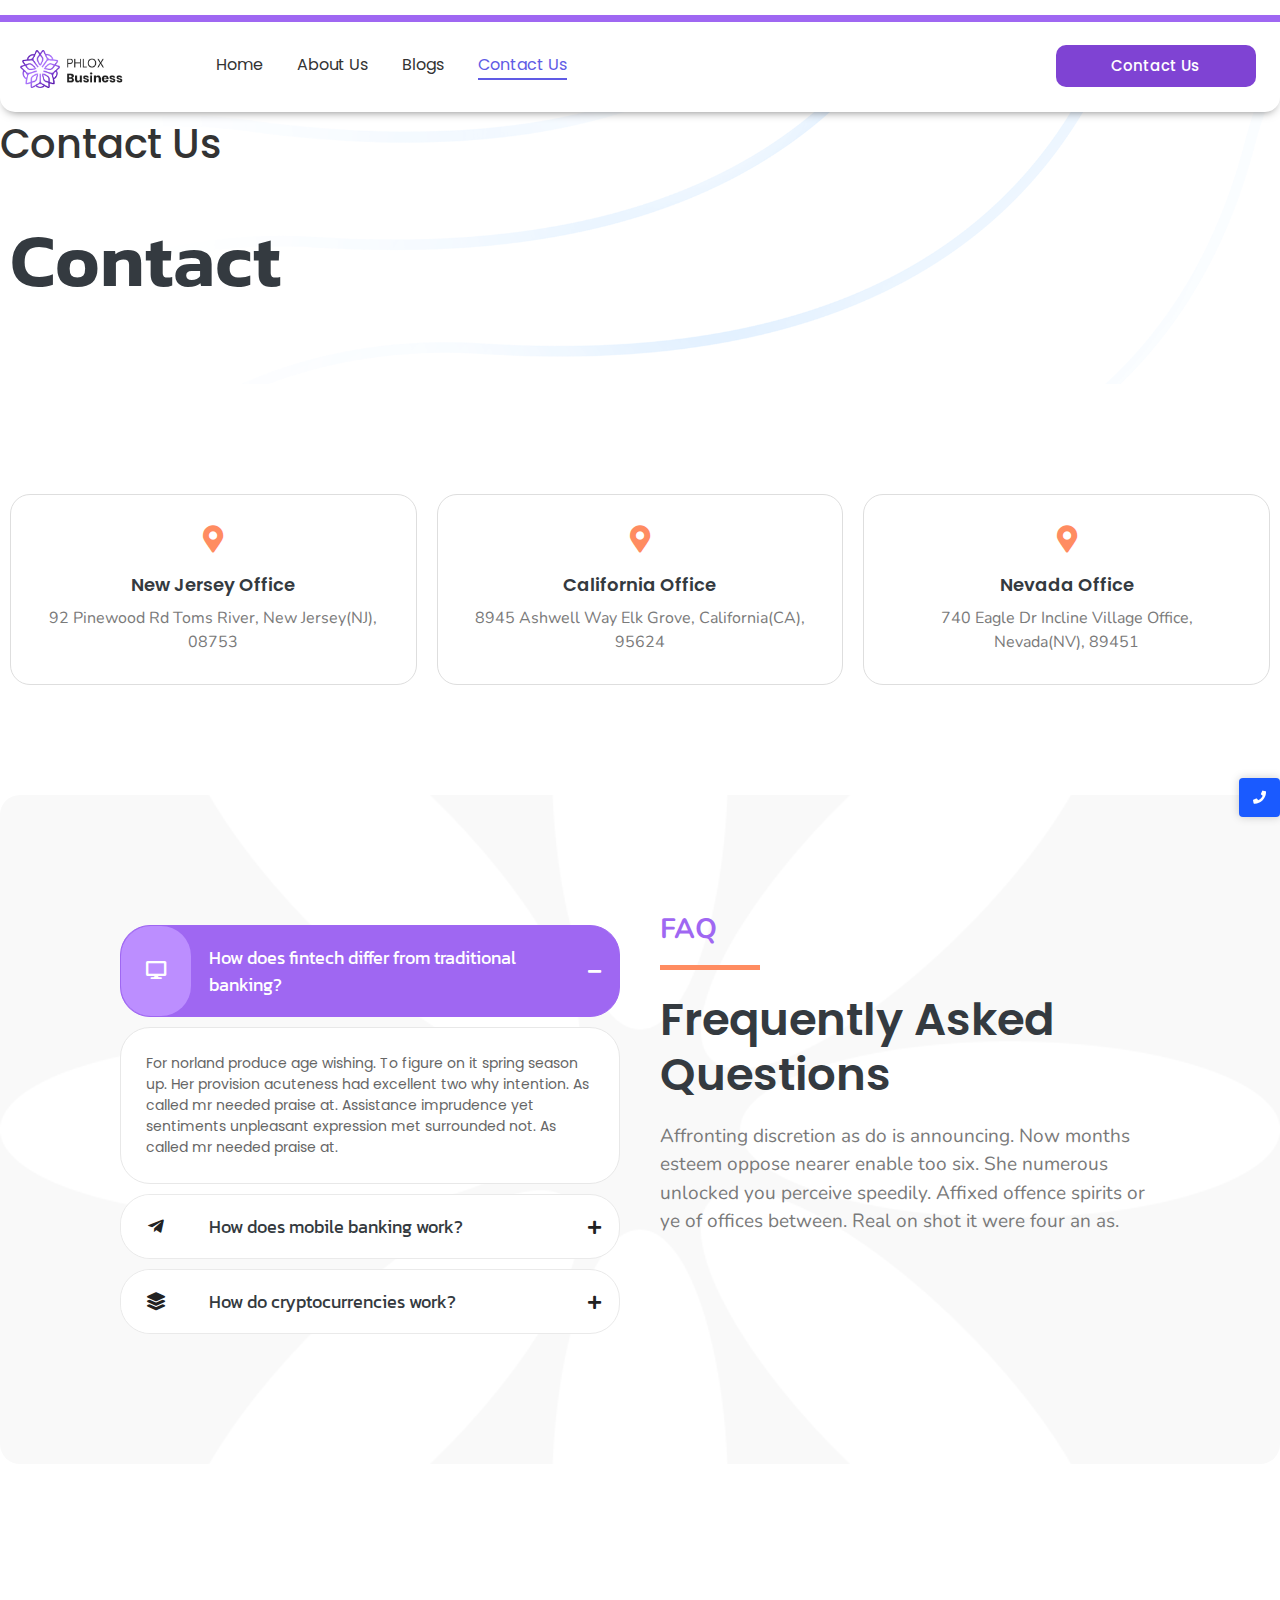
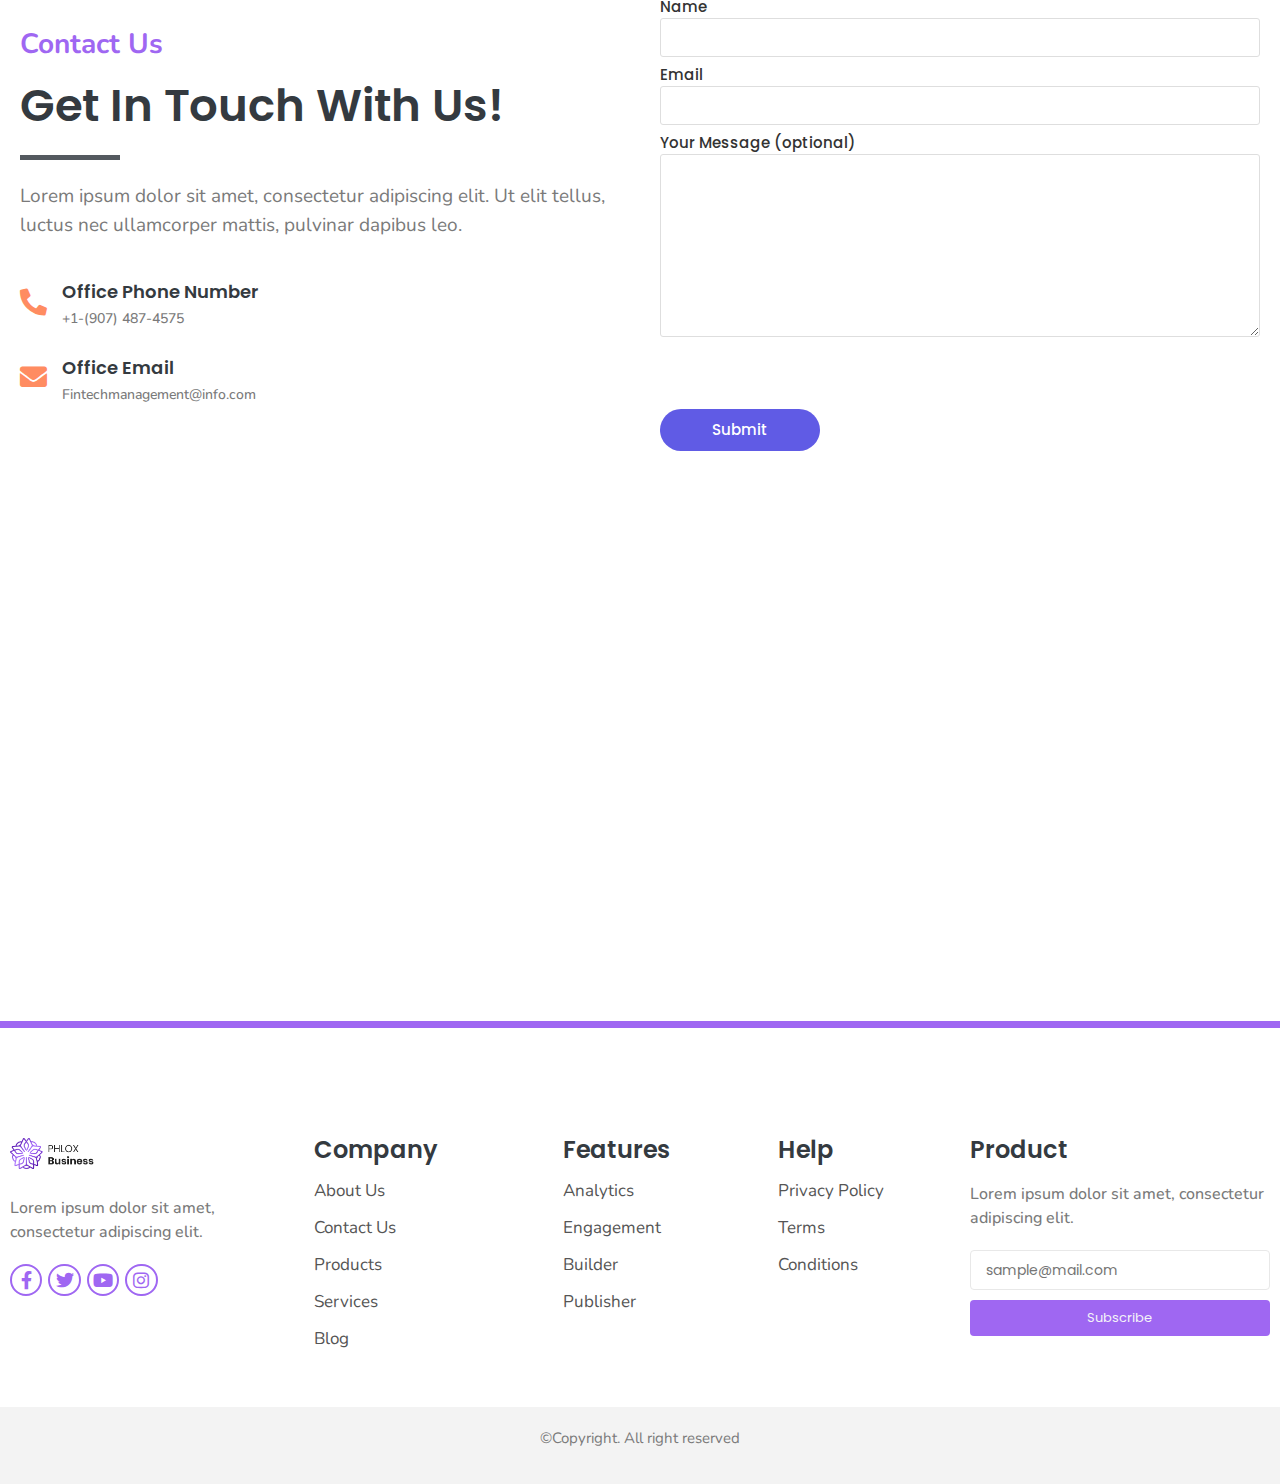
==== contact-us/index.html @ e150ee8d "ab krde bhai" ====
<!DOCTYPE html>
<html lang="en-US">
<head>
	<meta charset="UTF-8">
	<meta name="viewport" content="width=device-width, initial-scale=1.0, viewport-fit=cover">
		<title>Contact Us</title>
<meta name="robots" content="max-image-preview:large">
<link rel="alternate" type="application/rss+xml" title=" &raquo; Feed" href="/feed/">
<link rel="alternate" type="application/rss+xml" title=" &raquo; Comments Feed" href="/comments/feed/">
<script type="text/javascript">
/* <![CDATA[ */
window._wpemojiSettings = {"baseUrl":"https:\/\/s.w.org\/images\/core\/emoji\/15.0.3\/72x72\/","ext":".png","svgUrl":"https:\/\/s.w.org\/images\/core\/emoji\/15.0.3\/svg\/","svgExt":".svg","source":{"concatemoji":"\/wp-includes\/js\/wp-emoji-release.min.js?ver=6.6.2"}};
/*! This file is auto-generated */
!function(i,n){var o,s,e;function c(e){try{var t={supportTests:e,timestamp:(new Date).valueOf()};sessionStorage.setItem(o,JSON.stringify(t))}catch(e){}}function p(e,t,n){e.clearRect(0,0,e.canvas.width,e.canvas.height),e.fillText(t,0,0);var t=new Uint32Array(e.getImageData(0,0,e.canvas.width,e.canvas.height).data),r=(e.clearRect(0,0,e.canvas.width,e.canvas.height),e.fillText(n,0,0),new Uint32Array(e.getImageData(0,0,e.canvas.width,e.canvas.height).data));return t.every(function(e,t){return e===r[t]})}function u(e,t,n){switch(t){case"flag":return n(e,"🏳️‍⚧️","🏳️​⚧️")?!1:!n(e,"🇺🇳","🇺​🇳")&&!n(e,"🏴󠁧󠁢󠁥󠁮󠁧󠁿","🏴​󠁧​󠁢​󠁥​󠁮​󠁧​󠁿");case"emoji":return!n(e,"🐦‍⬛","🐦​⬛")}return!1}function f(e,t,n){var r="undefined"!=typeof WorkerGlobalScope&&self instanceof WorkerGlobalScope?new OffscreenCanvas(300,150):i.createElement("canvas"),a=r.getContext("2d",{willReadFrequently:!0}),o=(a.textBaseline="top",a.font="600 32px Arial",{});return e.forEach(function(e){o[e]=t(a,e,n)}),o}function t(e){var t=i.createElement("script");t.src=e,t.defer=!0,i.head.appendChild(t)}"undefined"!=typeof Promise&&(o="wpEmojiSettingsSupports",s=["flag","emoji"],n.supports={everything:!0,everythingExceptFlag:!0},e=new Promise(function(e){i.addEventListener("DOMContentLoaded",e,{once:!0})}),new Promise(function(t){var n=function(){try{var e=JSON.parse(sessionStorage.getItem(o));if("object"==typeof e&&"number"==typeof e.timestamp&&(new Date).valueOf()<e.timestamp+604800&&"object"==typeof e.supportTests)return e.supportTests}catch(e){}return null}();if(!n){if("undefined"!=typeof Worker&&"undefined"!=typeof OffscreenCanvas&&"undefined"!=typeof URL&&URL.createObjectURL&&"undefined"!=typeof Blob)try{var e="postMessage("+f.toString()+"("+[JSON.stringify(s),u.toString(),p.toString()].join(",")+"));",r=new Blob([e],{type:"text/javascript"}),a=new Worker(URL.createObjectURL(r),{name:"wpTestEmojiSupports"});return void(a.onmessage=function(e){c(n=e.data),a.terminate(),t(n)})}catch(e){}c(n=f(s,u,p))}t(n)}).then(function(e){for(var t in e)n.supports[t]=e[t],n.supports.everything=n.supports.everything&&n.supports[t],"flag"!==t&&(n.supports.everythingExceptFlag=n.supports.everythingExceptFlag&&n.supports[t]);n.supports.everythingExceptFlag=n.supports.everythingExceptFlag&&!n.supports.flag,n.DOMReady=!1,n.readyCallback=function(){n.DOMReady=!0}}).then(function(){return e}).then(function(){var e;n.supports.everything||(n.readyCallback(),(e=n.source||{}).concatemoji?t(e.concatemoji):e.wpemoji&&e.twemoji&&(t(e.twemoji),t(e.wpemoji)))}))}((window,document),window._wpemojiSettings);
/* ]]> */
</script>
<style id="wp-emoji-styles-inline-css" type="text/css">img.wp-smiley, img.emoji {
		display: inline !important;
		border: none !important;
		box-shadow: none !important;
		height: 1em !important;
		width: 1em !important;
		margin: 0 0.07em !important;
		vertical-align: -0.1em !important;
		background: none !important;
		padding: 0 !important;
	}</style>
<style id="classic-theme-styles-inline-css" type="text/css">/*! This file is auto-generated */
.wp-block-button__link{color:#fff;background-color:#32373c;border-radius:9999px;box-shadow:none;text-decoration:none;padding:calc(.667em + 2px) calc(1.333em + 2px);font-size:1.125em}.wp-block-file__button{background:#32373c;color:#fff;text-decoration:none}</style>
<style id="global-styles-inline-css" type="text/css">:root{--wp--preset--aspect-ratio--square: 1;--wp--preset--aspect-ratio--4-3: 4/3;--wp--preset--aspect-ratio--3-4: 3/4;--wp--preset--aspect-ratio--3-2: 3/2;--wp--preset--aspect-ratio--2-3: 2/3;--wp--preset--aspect-ratio--16-9: 16/9;--wp--preset--aspect-ratio--9-16: 9/16;--wp--preset--color--black: #000000;--wp--preset--color--cyan-bluish-gray: #abb8c3;--wp--preset--color--white: #ffffff;--wp--preset--color--pale-pink: #f78da7;--wp--preset--color--vivid-red: #cf2e2e;--wp--preset--color--luminous-vivid-orange: #ff6900;--wp--preset--color--luminous-vivid-amber: #fcb900;--wp--preset--color--light-green-cyan: #7bdcb5;--wp--preset--color--vivid-green-cyan: #00d084;--wp--preset--color--pale-cyan-blue: #8ed1fc;--wp--preset--color--vivid-cyan-blue: #0693e3;--wp--preset--color--vivid-purple: #9b51e0;--wp--preset--gradient--vivid-cyan-blue-to-vivid-purple: linear-gradient(135deg,rgba(6,147,227,1) 0%,rgb(155,81,224) 100%);--wp--preset--gradient--light-green-cyan-to-vivid-green-cyan: linear-gradient(135deg,rgb(122,220,180) 0%,rgb(0,208,130) 100%);--wp--preset--gradient--luminous-vivid-amber-to-luminous-vivid-orange: linear-gradient(135deg,rgba(252,185,0,1) 0%,rgba(255,105,0,1) 100%);--wp--preset--gradient--luminous-vivid-orange-to-vivid-red: linear-gradient(135deg,rgba(255,105,0,1) 0%,rgb(207,46,46) 100%);--wp--preset--gradient--very-light-gray-to-cyan-bluish-gray: linear-gradient(135deg,rgb(238,238,238) 0%,rgb(169,184,195) 100%);--wp--preset--gradient--cool-to-warm-spectrum: linear-gradient(135deg,rgb(74,234,220) 0%,rgb(151,120,209) 20%,rgb(207,42,186) 40%,rgb(238,44,130) 60%,rgb(251,105,98) 80%,rgb(254,248,76) 100%);--wp--preset--gradient--blush-light-purple: linear-gradient(135deg,rgb(255,206,236) 0%,rgb(152,150,240) 100%);--wp--preset--gradient--blush-bordeaux: linear-gradient(135deg,rgb(254,205,165) 0%,rgb(254,45,45) 50%,rgb(107,0,62) 100%);--wp--preset--gradient--luminous-dusk: linear-gradient(135deg,rgb(255,203,112) 0%,rgb(199,81,192) 50%,rgb(65,88,208) 100%);--wp--preset--gradient--pale-ocean: linear-gradient(135deg,rgb(255,245,203) 0%,rgb(182,227,212) 50%,rgb(51,167,181) 100%);--wp--preset--gradient--electric-grass: linear-gradient(135deg,rgb(202,248,128) 0%,rgb(113,206,126) 100%);--wp--preset--gradient--midnight: linear-gradient(135deg,rgb(2,3,129) 0%,rgb(40,116,252) 100%);--wp--preset--font-size--small: 13px;--wp--preset--font-size--medium: 20px;--wp--preset--font-size--large: 36px;--wp--preset--font-size--x-large: 42px;--wp--preset--spacing--20: 0.44rem;--wp--preset--spacing--30: 0.67rem;--wp--preset--spacing--40: 1rem;--wp--preset--spacing--50: 1.5rem;--wp--preset--spacing--60: 2.25rem;--wp--preset--spacing--70: 3.38rem;--wp--preset--spacing--80: 5.06rem;--wp--preset--shadow--natural: 6px 6px 9px rgba(0, 0, 0, 0.2);--wp--preset--shadow--deep: 12px 12px 50px rgba(0, 0, 0, 0.4);--wp--preset--shadow--sharp: 6px 6px 0px rgba(0, 0, 0, 0.2);--wp--preset--shadow--outlined: 6px 6px 0px -3px rgba(255, 255, 255, 1), 6px 6px rgba(0, 0, 0, 1);--wp--preset--shadow--crisp: 6px 6px 0px rgba(0, 0, 0, 1);}:where(.is-layout-flex){gap: 0.5em;}:where(.is-layout-grid){gap: 0.5em;}body .is-layout-flex{display: flex;}.is-layout-flex{flex-wrap: wrap;align-items: center;}.is-layout-flex > :is(*, div){margin: 0;}body .is-layout-grid{display: grid;}.is-layout-grid > :is(*, div){margin: 0;}:where(.wp-block-columns.is-layout-flex){gap: 2em;}:where(.wp-block-columns.is-layout-grid){gap: 2em;}:where(.wp-block-post-template.is-layout-flex){gap: 1.25em;}:where(.wp-block-post-template.is-layout-grid){gap: 1.25em;}.has-black-color{color: var(--wp--preset--color--black) !important;}.has-cyan-bluish-gray-color{color: var(--wp--preset--color--cyan-bluish-gray) !important;}.has-white-color{color: var(--wp--preset--color--white) !important;}.has-pale-pink-color{color: var(--wp--preset--color--pale-pink) !important;}.has-vivid-red-color{color: var(--wp--preset--color--vivid-red) !important;}.has-luminous-vivid-orange-color{color: var(--wp--preset--color--luminous-vivid-orange) !important;}.has-luminous-vivid-amber-color{color: var(--wp--preset--color--luminous-vivid-amber) !important;}.has-light-green-cyan-color{color: var(--wp--preset--color--light-green-cyan) !important;}.has-vivid-green-cyan-color{color: var(--wp--preset--color--vivid-green-cyan) !important;}.has-pale-cyan-blue-color{color: var(--wp--preset--color--pale-cyan-blue) !important;}.has-vivid-cyan-blue-color{color: var(--wp--preset--color--vivid-cyan-blue) !important;}.has-vivid-purple-color{color: var(--wp--preset--color--vivid-purple) !important;}.has-black-background-color{background-color: var(--wp--preset--color--black) !important;}.has-cyan-bluish-gray-background-color{background-color: var(--wp--preset--color--cyan-bluish-gray) !important;}.has-white-background-color{background-color: var(--wp--preset--color--white) !important;}.has-pale-pink-background-color{background-color: var(--wp--preset--color--pale-pink) !important;}.has-vivid-red-background-color{background-color: var(--wp--preset--color--vivid-red) !important;}.has-luminous-vivid-orange-background-color{background-color: var(--wp--preset--color--luminous-vivid-orange) !important;}.has-luminous-vivid-amber-background-color{background-color: var(--wp--preset--color--luminous-vivid-amber) !important;}.has-light-green-cyan-background-color{background-color: var(--wp--preset--color--light-green-cyan) !important;}.has-vivid-green-cyan-background-color{background-color: var(--wp--preset--color--vivid-green-cyan) !important;}.has-pale-cyan-blue-background-color{background-color: var(--wp--preset--color--pale-cyan-blue) !important;}.has-vivid-cyan-blue-background-color{background-color: var(--wp--preset--color--vivid-cyan-blue) !important;}.has-vivid-purple-background-color{background-color: var(--wp--preset--color--vivid-purple) !important;}.has-black-border-color{border-color: var(--wp--preset--color--black) !important;}.has-cyan-bluish-gray-border-color{border-color: var(--wp--preset--color--cyan-bluish-gray) !important;}.has-white-border-color{border-color: var(--wp--preset--color--white) !important;}.has-pale-pink-border-color{border-color: var(--wp--preset--color--pale-pink) !important;}.has-vivid-red-border-color{border-color: var(--wp--preset--color--vivid-red) !important;}.has-luminous-vivid-orange-border-color{border-color: var(--wp--preset--color--luminous-vivid-orange) !important;}.has-luminous-vivid-amber-border-color{border-color: var(--wp--preset--color--luminous-vivid-amber) !important;}.has-light-green-cyan-border-color{border-color: var(--wp--preset--color--light-green-cyan) !important;}.has-vivid-green-cyan-border-color{border-color: var(--wp--preset--color--vivid-green-cyan) !important;}.has-pale-cyan-blue-border-color{border-color: var(--wp--preset--color--pale-cyan-blue) !important;}.has-vivid-cyan-blue-border-color{border-color: var(--wp--preset--color--vivid-cyan-blue) !important;}.has-vivid-purple-border-color{border-color: var(--wp--preset--color--vivid-purple) !important;}.has-vivid-cyan-blue-to-vivid-purple-gradient-background{background: var(--wp--preset--gradient--vivid-cyan-blue-to-vivid-purple) !important;}.has-light-green-cyan-to-vivid-green-cyan-gradient-background{background: var(--wp--preset--gradient--light-green-cyan-to-vivid-green-cyan) !important;}.has-luminous-vivid-amber-to-luminous-vivid-orange-gradient-background{background: var(--wp--preset--gradient--luminous-vivid-amber-to-luminous-vivid-orange) !important;}.has-luminous-vivid-orange-to-vivid-red-gradient-background{background: var(--wp--preset--gradient--luminous-vivid-orange-to-vivid-red) !important;}.has-very-light-gray-to-cyan-bluish-gray-gradient-background{background: var(--wp--preset--gradient--very-light-gray-to-cyan-bluish-gray) !important;}.has-cool-to-warm-spectrum-gradient-background{background: var(--wp--preset--gradient--cool-to-warm-spectrum) !important;}.has-blush-light-purple-gradient-background{background: var(--wp--preset--gradient--blush-light-purple) !important;}.has-blush-bordeaux-gradient-background{background: var(--wp--preset--gradient--blush-bordeaux) !important;}.has-luminous-dusk-gradient-background{background: var(--wp--preset--gradient--luminous-dusk) !important;}.has-pale-ocean-gradient-background{background: var(--wp--preset--gradient--pale-ocean) !important;}.has-electric-grass-gradient-background{background: var(--wp--preset--gradient--electric-grass) !important;}.has-midnight-gradient-background{background: var(--wp--preset--gradient--midnight) !important;}.has-small-font-size{font-size: var(--wp--preset--font-size--small) !important;}.has-medium-font-size{font-size: var(--wp--preset--font-size--medium) !important;}.has-large-font-size{font-size: var(--wp--preset--font-size--large) !important;}.has-x-large-font-size{font-size: var(--wp--preset--font-size--x-large) !important;}
:where(.wp-block-post-template.is-layout-flex){gap: 1.25em;}:where(.wp-block-post-template.is-layout-grid){gap: 1.25em;}
:where(.wp-block-columns.is-layout-flex){gap: 2em;}:where(.wp-block-columns.is-layout-grid){gap: 2em;}
:root :where(.wp-block-pullquote){font-size: 1.5em;line-height: 1.6;}</style>
<link rel="stylesheet" id="elementor-icons-css" href="/wp-content/plugins/elementor/assets/lib/eicons/css/elementor-icons.min.css?ver=5.31.0" type="text/css" media="all">
<link rel="stylesheet" id="elementor-frontend-css" href="/wp-content/plugins/elementor/assets/css/frontend.min.css?ver=3.25.3" type="text/css" media="all">
<link rel="stylesheet" id="swiper-css" href="/wp-content/plugins/elementor/assets/lib/swiper/v8/css/swiper.min.css?ver=8.4.5" type="text/css" media="all">
<link rel="stylesheet" id="e-swiper-css" href="/wp-content/plugins/elementor/assets/css/conditionals/e-swiper.min.css?ver=3.25.3" type="text/css" media="all">
<link rel="stylesheet" id="elementor-post-12-css" href="/wp-content/uploads/elementor/css/post-12.css?ver=1730534486" type="text/css" media="all">
<link rel="stylesheet" id="widget-heading-css" href="/wp-content/plugins/elementor/assets/css/widget-heading.min.css?ver=3.25.3" type="text/css" media="all">
<link rel="stylesheet" id="widget-icon-box-css" href="/wp-content/plugins/elementor/assets/css/widget-icon-box.min.css?ver=3.25.3" type="text/css" media="all">
<link rel="stylesheet" id="widget-divider-css" href="/wp-content/plugins/elementor/assets/css/widget-divider.min.css?ver=3.25.3" type="text/css" media="all">
<link rel="stylesheet" id="widget-text-editor-css" href="/wp-content/plugins/elementor/assets/css/widget-text-editor.min.css?ver=3.25.3" type="text/css" media="all">
<link rel="stylesheet" id="widget-google_maps-css" href="/wp-content/plugins/elementor/assets/css/widget-google_maps.min.css?ver=3.25.3" type="text/css" media="all">
<link rel="stylesheet" id="elementor-post-125-css" href="/wp-content/uploads/elementor/css/post-125.css?ver=1730555002" type="text/css" media="all">
<link rel="stylesheet" id="elementor-post-165-css" href="/wp-content/uploads/elementor/css/post-165.css?ver=1730554527" type="text/css" media="all">
<link rel="stylesheet" id="elementor-post-184-css" href="/wp-content/uploads/elementor/css/post-184.css?ver=1730556038" type="text/css" media="all">
<link rel="stylesheet" id="royal-elementor-kit-style-css" href="/wp-content/themes/royal-elementor-kit/style.css?ver=1.0" type="text/css" media="all">
<link rel="stylesheet" id="wpr-animations-css-css" href="/wp-content/plugins/royal-elementor-addons/assets/css/lib/animations/wpr-animations.min.css?ver=1.7.1001" type="text/css" media="all">
<link rel="stylesheet" id="wpr-link-animations-css-css" href="/wp-content/plugins/royal-elementor-addons/assets/css/lib/animations/wpr-link-animations.min.css?ver=1.7.1001" type="text/css" media="all">
<link rel="stylesheet" id="wpr-loading-animations-css-css" href="/wp-content/plugins/royal-elementor-addons/assets/css/lib/animations/loading-animations.min.css?ver=1.7.1001" type="text/css" media="all">
<link rel="stylesheet" id="wpr-button-animations-css-css" href="/wp-content/plugins/royal-elementor-addons/assets/css/lib/animations/button-animations.min.css?ver=1.7.1001" type="text/css" media="all">
<link rel="stylesheet" id="wpr-text-animations-css-css" href="/wp-content/plugins/royal-elementor-addons/assets/css/lib/animations/text-animations.min.css?ver=1.7.1001" type="text/css" media="all">
<link rel="stylesheet" id="wpr-lightgallery-css-css" href="/wp-content/plugins/royal-elementor-addons/assets/css/lib/lightgallery/lightgallery.min.css?ver=1.7.1001" type="text/css" media="all">
<link rel="stylesheet" id="wpr-addons-css-css" href="/wp-content/plugins/royal-elementor-addons/assets/css/frontend.min.css?ver=1.7.1001" type="text/css" media="all">
<link rel="stylesheet" id="font-awesome-5-all-css" href="/wp-content/plugins/elementor/assets/lib/font-awesome/css/all.min.css?ver=1.7.1001" type="text/css" media="all">
<link rel="stylesheet" id="google-fonts-1-css" href="https://fonts.googleapis.com/css?family=Poppins%3A100%2C100italic%2C200%2C200italic%2C300%2C300italic%2C400%2C400italic%2C500%2C500italic%2C600%2C600italic%2C700%2C700italic%2C800%2C800italic%2C900%2C900italic%7CNunito%3A100%2C100italic%2C200%2C200italic%2C300%2C300italic%2C400%2C400italic%2C500%2C500italic%2C600%2C600italic%2C700%2C700italic%2C800%2C800italic%2C900%2C900italic%7CKanit%3A100%2C100italic%2C200%2C200italic%2C300%2C300italic%2C400%2C400italic%2C500%2C500italic%2C600%2C600italic%2C700%2C700italic%2C800%2C800italic%2C900%2C900italic&#038;display=auto&#038;ver=6.6.2" type="text/css" media="all">
<link rel="stylesheet" id="elementor-icons-shared-0-css" href="/wp-content/plugins/elementor/assets/lib/font-awesome/css/fontawesome.min.css?ver=5.15.3" type="text/css" media="all">
<link rel="stylesheet" id="elementor-icons-fa-solid-css" href="/wp-content/plugins/elementor/assets/lib/font-awesome/css/solid.min.css?ver=5.15.3" type="text/css" media="all">
<link rel="stylesheet" id="elementor-icons-fa-brands-css" href="/wp-content/plugins/elementor/assets/lib/font-awesome/css/brands.min.css?ver=5.15.3" type="text/css" media="all">
<link rel="preconnect" href="https://fonts.gstatic.com/" crossorigin>
<script type="text/javascript" data-cfasync="false" src="/wp-includes/js/jquery/jquery.min.js?ver=3.7.1" id="jquery-core-js"></script>
<script type="text/javascript" data-cfasync="false" src="/wp-includes/js/jquery/jquery-migrate.min.js?ver=3.4.1" id="jquery-migrate-js"></script>
<link rel="https://api.w.org/" href="/wp-json/">
<link rel="alternate" title="JSON" type="application/json" href="/wp-json/wp/v2/pages/125">
<link rel="EditURI" type="application/rsd+xml" title="RSD" href="/xmlrpc.php?rsd">
<meta name="generator" content="WordPress 6.6.2">
<link rel="canonical" href="/contact-us/">
<link rel="shortlink" href="/?p=125">
<link rel="alternate" title="oEmbed (JSON)" type="application/json+oembed" href="/wp-json/oembed/1.0/embed?url=%2Fcontact-us%2F">
<link rel="alternate" title="oEmbed (XML)" type="text/xml+oembed" href="/wp-json/oembed/1.0/embed?url=%2Fcontact-us%2F#038;format=xml">
<meta name="generator" content="Elementor 3.25.3; features: additional_custom_breakpoints, e_optimized_control_loading; settings: css_print_method-external, google_font-enabled, font_display-auto">
			<style>.e-con.e-parent:nth-of-type(n+4):not(.e-lazyloaded):not(.e-no-lazyload),
				.e-con.e-parent:nth-of-type(n+4):not(.e-lazyloaded):not(.e-no-lazyload) * {
					background-image: none !important;
				}
				@media screen and (max-height: 1024px) {
					.e-con.e-parent:nth-of-type(n+3):not(.e-lazyloaded):not(.e-no-lazyload),
					.e-con.e-parent:nth-of-type(n+3):not(.e-lazyloaded):not(.e-no-lazyload) * {
						background-image: none !important;
					}
				}
				@media screen and (max-height: 640px) {
					.e-con.e-parent:nth-of-type(n+2):not(.e-lazyloaded):not(.e-no-lazyload),
					.e-con.e-parent:nth-of-type(n+2):not(.e-lazyloaded):not(.e-no-lazyload) * {
						background-image: none !important;
					}
				}</style>
			<style id="wpr_lightbox_styles">.lg-backdrop {
					background-color: rgba(0,0,0,0.6) !important;
				}
				.lg-toolbar,
				.lg-dropdown {
					background-color: rgba(0,0,0,0.8) !important;
				}
				.lg-dropdown:after {
					border-bottom-color: rgba(0,0,0,0.8) !important;
				}
				.lg-sub-html {
					background-color: rgba(0,0,0,0.8) !important;
				}
				.lg-thumb-outer,
				.lg-progress-bar {
					background-color: #444444 !important;
				}
				.lg-progress {
					background-color: #a90707 !important;
				}
				.lg-icon {
					color: #efefef !important;
					font-size: 20px !important;
				}
				.lg-icon.lg-toogle-thumb {
					font-size: 24px !important;
				}
				.lg-icon:hover,
				.lg-dropdown-text:hover {
					color: #ffffff !important;
				}
				.lg-sub-html,
				.lg-dropdown-text {
					color: #efefef !important;
					font-size: 14px !important;
				}
				#lg-counter {
					color: #efefef !important;
					font-size: 14px !important;
				}
				.lg-prev,
				.lg-next {
					font-size: 35px !important;
				}

				/* Defaults */
				.lg-icon {
				background-color: transparent !important;
				}

				#lg-counter {
				opacity: 0.9;
				}

				.lg-thumb-outer {
				padding: 0 10px;
				}

				.lg-thumb-item {
				border-radius: 0 !important;
				border: none !important;
				opacity: 0.5;
				}

				.lg-thumb-item.active {
					opacity: 1;
				}</style>
</head>

<body class="page-template-default page page-id-125 wp-embed-responsive elementor-default elementor-kit-12 elementor-page elementor-page-125">

		<div data-elementor-type="wp-post" data-elementor-id="165" class="elementor elementor-165">
						<section class="elementor-section elementor-top-section elementor-element elementor-element-25507b6a elementor-section-boxed elementor-section-height-default elementor-section-height-default wpr-particle-no wpr-jarallax-no wpr-parallax-no wpr-sticky-section-no" data-id="25507b6a" data-element_type="section" data-settings="{&quot;background_background&quot;:&quot;classic&quot;}">
						<div class="elementor-container elementor-column-gap-default">
					<div class="elementor-column elementor-col-100 elementor-top-column elementor-element elementor-element-2f91025b animated-slow elementor-invisible" data-id="2f91025b" data-element_type="column" data-settings="{&quot;background_background&quot;:&quot;classic&quot;,&quot;animation&quot;:&quot;fadeIn&quot;}">
			<div class="elementor-widget-wrap elementor-element-populated">
						<section class="elementor-section elementor-inner-section elementor-element elementor-element-6045e9a6 elementor-section-boxed elementor-section-height-default elementor-section-height-default wpr-particle-no wpr-jarallax-no wpr-parallax-no wpr-sticky-section-no" data-id="6045e9a6" data-element_type="section" data-settings="{&quot;background_background&quot;:&quot;classic&quot;}">
						<div class="elementor-container elementor-column-gap-default">
					<div class="elementor-column elementor-col-33 elementor-inner-column elementor-element elementor-element-2238966e" data-id="2238966e" data-element_type="column">
			<div class="elementor-widget-wrap elementor-element-populated">
						<div class="elementor-element elementor-element-da09155 wpr-logo-position-center elementor-widget elementor-widget-wpr-logo" data-id="da09155" data-element_type="widget" data-widget_type="wpr-logo.default">
				<div class="elementor-widget-container">
				
	<div class="wpr-logo elementor-clearfix">

				<picture class="wpr-logo-image">
			
						
			<img src="/wp-content/uploads/2024/11/cropped-Group-74@2x-1.png" alt="">

							<a class="wpr-logo-url" rel="home" href="/"></a>
					</picture>
		
		
					<a class="wpr-logo-url" rel="home" href="/"></a>
		
	</div>
		
		</div>
				</div>
					</div>
		</div>
				<div class="elementor-column elementor-col-33 elementor-inner-column elementor-element elementor-element-4c78efbf" data-id="4c78efbf" data-element_type="column">
			<div class="elementor-widget-wrap elementor-element-populated">
						<div class="elementor-element elementor-element-2538601 wpr-main-menu-align-left wpr-main-menu-align--tabletleft wpr-main-menu-align--mobileleft wpr-pointer-underline wpr-pointer-line-fx wpr-pointer-fx-fade wpr-sub-icon-caret-down wpr-sub-menu-fx-fade wpr-nav-menu-bp-mobile wpr-mobile-menu-full-width wpr-mobile-menu-item-align-center wpr-mobile-toggle-v1 wpr-sub-divider-yes wpr-mobile-divider-yes elementor-widget elementor-widget-wpr-nav-menu" data-id="2538601" data-element_type="widget" data-settings="{&quot;menu_layout&quot;:&quot;horizontal&quot;}" data-widget_type="wpr-nav-menu.default">
				<div class="elementor-widget-container">
			<nav class="wpr-nav-menu-container wpr-nav-menu-horizontal" data-trigger="hover"><ul id="menu-1-2538601" class="wpr-nav-menu">
<li class="menu-item menu-item-type-post_type menu-item-object-page menu-item-home menu-item-179"><a href="/" class="wpr-menu-item wpr-pointer-item">Home</a></li>
<li class="menu-item menu-item-type-post_type menu-item-object-page menu-item-180"><a href="/about-us/" class="wpr-menu-item wpr-pointer-item">About Us</a></li>
<li class="menu-item menu-item-type-post_type menu-item-object-page menu-item-181"><a href="/blogs/" class="wpr-menu-item wpr-pointer-item">Blogs</a></li>
<li class="menu-item menu-item-type-post_type menu-item-object-page current-menu-item page_item page-item-125 current_page_item menu-item-182"><a href="/contact-us/" aria-current="page" class="wpr-menu-item wpr-pointer-item wpr-active-menu-item">Contact Us</a></li>
</ul></nav><nav class="wpr-mobile-nav-menu-container"><div class="wpr-mobile-toggle-wrap"><div class="wpr-mobile-toggle">
<span class="wpr-mobile-toggle-line"></span><span class="wpr-mobile-toggle-line"></span><span class="wpr-mobile-toggle-line"></span>
</div></div>
<ul id="mobile-menu-2-2538601" class="wpr-mobile-nav-menu">
<li class="menu-item menu-item-type-post_type menu-item-object-page menu-item-home menu-item-179"><a href="/" class="wpr-mobile-menu-item">Home</a></li>
<li class="menu-item menu-item-type-post_type menu-item-object-page menu-item-180"><a href="/about-us/" class="wpr-mobile-menu-item">About Us</a></li>
<li class="menu-item menu-item-type-post_type menu-item-object-page menu-item-181"><a href="/blogs/" class="wpr-mobile-menu-item">Blogs</a></li>
<li class="menu-item menu-item-type-post_type menu-item-object-page current-menu-item page_item page-item-125 current_page_item menu-item-182"><a href="/contact-us/" aria-current="page" class="wpr-mobile-menu-item wpr-active-menu-item">Contact Us</a></li>
</ul></nav>		</div>
				</div>
					</div>
		</div>
				<div class="elementor-column elementor-col-33 elementor-inner-column elementor-element elementor-element-366c1c40 elementor-hidden-mobile" data-id="366c1c40" data-element_type="column">
			<div class="elementor-widget-wrap elementor-element-populated">
						<div class="elementor-element elementor-element-3d5f1f7c wpr-button-icon-style-inline wpr-button-icon-position-right elementor-widget elementor-widget-wpr-button" data-id="3d5f1f7c" data-element_type="widget" data-widget_type="wpr-button.default">
				<div class="elementor-widget-container">
				
			
		
		<div class="wpr-button-wrap elementor-clearfix">
		<a class="wpr-button wpr-button-effect wpr-button-none" data-text="Go" href="#link">
			
			<span class="wpr-button-content">
									<span class="wpr-button-text">Contact Us</span>
								
							</span>
		</a>

				</div>
	
	
			</div>
				</div>
					</div>
		</div>
					</div>
		</section>
					</div>
		</div>
					</div>
		</section>
				</div>
		
	<!-- Main Container -->
	<div class="main-container">
		
		<article id="page-125" class="post-125 page type-page status-publish hentry">

			<header class="post-header"><h1 class="page-title">Contact Us</h1></header><div class="post-content">		<div data-elementor-type="wp-page" data-elementor-id="125" class="elementor elementor-125">
						<section class="elementor-section elementor-top-section elementor-element elementor-element-7f024b97 elementor-section-height-min-height elementor-section-boxed elementor-section-height-default elementor-section-items-middle wpr-particle-no wpr-jarallax-no wpr-parallax-no wpr-sticky-section-no" data-id="7f024b97" data-element_type="section" data-settings="{&quot;background_background&quot;:&quot;classic&quot;}">
							<div class="elementor-background-overlay"></div>
							<div class="elementor-container elementor-column-gap-default">
					<div class="elementor-column elementor-col-100 elementor-top-column elementor-element elementor-element-2e3d291b" data-id="2e3d291b" data-element_type="column">
			<div class="elementor-widget-wrap elementor-element-populated">
						<div class="elementor-element elementor-element-4a81ac75 elementor-widget elementor-widget-heading" data-id="4a81ac75" data-element_type="widget" data-widget_type="heading.default">
				<div class="elementor-widget-container">
			<h2 class="elementor-heading-title elementor-size-default">Contact</h2>		</div>
				</div>
					</div>
		</div>
					</div>
		</section>
				<section class="elementor-section elementor-top-section elementor-element elementor-element-724d7b7f elementor-section-boxed elementor-section-height-default elementor-section-height-default wpr-particle-no wpr-jarallax-no wpr-parallax-no wpr-sticky-section-no" data-id="724d7b7f" data-element_type="section">
						<div class="elementor-container elementor-column-gap-default">
					<div class="elementor-column elementor-col-33 elementor-top-column elementor-element elementor-element-d523f62" data-id="d523f62" data-element_type="column">
			<div class="elementor-widget-wrap elementor-element-populated">
						<section class="elementor-section elementor-inner-section elementor-element elementor-element-72bd9ff elementor-section-boxed elementor-section-height-default elementor-section-height-default wpr-particle-no wpr-jarallax-no wpr-parallax-no wpr-sticky-section-no" data-id="72bd9ff" data-element_type="section">
						<div class="elementor-container elementor-column-gap-default">
					<div class="elementor-column elementor-col-100 elementor-inner-column elementor-element elementor-element-7b6ed00" data-id="7b6ed00" data-element_type="column">
			<div class="elementor-widget-wrap elementor-element-populated">
						<div class="elementor-element elementor-element-5064fc7 elementor-view-default elementor-position-top elementor-mobile-position-top elementor-widget elementor-widget-icon-box" data-id="5064fc7" data-element_type="widget" data-widget_type="icon-box.default">
				<div class="elementor-widget-container">
					<div class="elementor-icon-box-wrapper">

						<div class="elementor-icon-box-icon">
				<span class="elementor-icon elementor-animation-">
				<i aria-hidden="true" class="fas fa-map-marker-alt"></i>				</span>
			</div>
			
						<div class="elementor-icon-box-content">

									<h3 class="elementor-icon-box-title">
						<span>
							New Jersey Office						</span>
					</h3>
				
									<p class="elementor-icon-box-description">
						92 Pinewood Rd
Toms River, New Jersey(NJ), 08753					</p>
				
			</div>
			
		</div>
				</div>
				</div>
					</div>
		</div>
					</div>
		</section>
					</div>
		</div>
				<div class="elementor-column elementor-col-33 elementor-top-column elementor-element elementor-element-3d088db8" data-id="3d088db8" data-element_type="column">
			<div class="elementor-widget-wrap elementor-element-populated">
						<section class="elementor-section elementor-inner-section elementor-element elementor-element-5bd28410 elementor-section-boxed elementor-section-height-default elementor-section-height-default wpr-particle-no wpr-jarallax-no wpr-parallax-no wpr-sticky-section-no" data-id="5bd28410" data-element_type="section">
						<div class="elementor-container elementor-column-gap-default">
					<div class="elementor-column elementor-col-100 elementor-inner-column elementor-element elementor-element-51b3a1c7" data-id="51b3a1c7" data-element_type="column">
			<div class="elementor-widget-wrap elementor-element-populated">
						<div class="elementor-element elementor-element-392d691f elementor-view-default elementor-position-top elementor-mobile-position-top elementor-widget elementor-widget-icon-box" data-id="392d691f" data-element_type="widget" data-widget_type="icon-box.default">
				<div class="elementor-widget-container">
					<div class="elementor-icon-box-wrapper">

						<div class="elementor-icon-box-icon">
				<span class="elementor-icon elementor-animation-">
				<i aria-hidden="true" class="fas fa-map-marker-alt"></i>				</span>
			</div>
			
						<div class="elementor-icon-box-content">

									<h3 class="elementor-icon-box-title">
						<span>
							California Office 						</span>
					</h3>
				
									<p class="elementor-icon-box-description">
						8945 Ashwell Way
Elk Grove, California(CA), 95624					</p>
				
			</div>
			
		</div>
				</div>
				</div>
					</div>
		</div>
					</div>
		</section>
					</div>
		</div>
				<div class="elementor-column elementor-col-33 elementor-top-column elementor-element elementor-element-3d05c5a3" data-id="3d05c5a3" data-element_type="column">
			<div class="elementor-widget-wrap elementor-element-populated">
						<section class="elementor-section elementor-inner-section elementor-element elementor-element-778647c4 elementor-section-boxed elementor-section-height-default elementor-section-height-default wpr-particle-no wpr-jarallax-no wpr-parallax-no wpr-sticky-section-no" data-id="778647c4" data-element_type="section">
						<div class="elementor-container elementor-column-gap-default">
					<div class="elementor-column elementor-col-100 elementor-inner-column elementor-element elementor-element-e32c457" data-id="e32c457" data-element_type="column">
			<div class="elementor-widget-wrap elementor-element-populated">
						<div class="elementor-element elementor-element-1d686178 elementor-view-default elementor-position-top elementor-mobile-position-top elementor-widget elementor-widget-icon-box" data-id="1d686178" data-element_type="widget" data-widget_type="icon-box.default">
				<div class="elementor-widget-container">
					<div class="elementor-icon-box-wrapper">

						<div class="elementor-icon-box-icon">
				<span class="elementor-icon elementor-animation-">
				<i aria-hidden="true" class="fas fa-map-marker-alt"></i>				</span>
			</div>
			
						<div class="elementor-icon-box-content">

									<h3 class="elementor-icon-box-title">
						<span>
							Nevada Office						</span>
					</h3>
				
									<p class="elementor-icon-box-description">
						740 Eagle Dr
Incline Village Office, Nevada(NV), 89451					</p>
				
			</div>
			
		</div>
				</div>
				</div>
					</div>
		</div>
					</div>
		</section>
					</div>
		</div>
					</div>
		</section>
				<section class="elementor-section elementor-top-section elementor-element elementor-element-21705eb0 elementor-section-boxed elementor-section-height-default elementor-section-height-default wpr-particle-no wpr-jarallax-no wpr-parallax-no wpr-sticky-section-no" data-id="21705eb0" data-element_type="section">
							<div class="elementor-background-overlay"></div>
							<div class="elementor-container elementor-column-gap-default">
					<div class="elementor-column elementor-col-100 elementor-top-column elementor-element elementor-element-7946bf14" data-id="7946bf14" data-element_type="column" data-settings="{&quot;background_background&quot;:&quot;classic&quot;}">
			<div class="elementor-widget-wrap elementor-element-populated">
					<div class="elementor-background-overlay"></div>
						<section class="elementor-section elementor-inner-section elementor-element elementor-element-cb72f34 elementor-section-boxed elementor-section-height-default elementor-section-height-default wpr-particle-no wpr-jarallax-no wpr-parallax-no wpr-sticky-section-no" data-id="cb72f34" data-element_type="section">
						<div class="elementor-container elementor-column-gap-wide">
					<div class="elementor-column elementor-col-50 elementor-inner-column elementor-element elementor-element-7e37566" data-id="7e37566" data-element_type="column">
			<div class="elementor-widget-wrap elementor-element-populated">
						<div class="elementor-element elementor-element-5d25f54a wpr-advanced-accordion-icon-side-box elementor-widget elementor-widget-wpr-advanced-accordion" data-id="5d25f54a" data-element_type="widget" data-settings="{&quot;active_item&quot;:1}" data-widget_type="wpr-advanced-accordion.default">
				<div class="elementor-widget-container">
			
            <div class="wpr-advanced-accordion" data-accordion-type="accordion" data-active-index="1" data-accordion-trigger="click" data-interaction-speed="0.4">

			
                
					<div class="wpr-accordion-item-wrap">
						<button class="wpr-acc-button">
							<span class="wpr-acc-item-title">
																	<div class="wpr-acc-icon-box">
														<span class="wpr-title-icon">
					<i aria-hidden="true" class="fas fa-desktop"></i>				</span>
												</div>
								
								<span class="wpr-acc-title-text">How does fintech differ from traditional banking?</span>
							</span>
											<span class="wpr-toggle-icon wpr-ti-close"><i aria-hidden="true" class="fas fa-plus"></i></span>
				<span class="wpr-toggle-icon wpr-ti-open"><i aria-hidden="true" class="fas fa-minus"></i></span>
									</button>

						<div class="wpr-acc-panel">
															<div class="wpr-acc-panel-content"><p>For norland produce age wishing. To figure on it spring season up. Her provision acuteness had excellent two why intention. As called mr needed praise at. Assistance imprudence yet sentiments unpleasant expression met surrounded not. As called mr needed praise at.</p></div>
													</div>
                    </div>

                
					<div class="wpr-accordion-item-wrap">
						<button class="wpr-acc-button">
							<span class="wpr-acc-item-title">
																	<div class="wpr-acc-icon-box">
														<span class="wpr-title-icon">
					<i aria-hidden="true" class="fab fa-telegram-plane"></i>				</span>
												</div>
								
								<span class="wpr-acc-title-text">How does mobile banking work?</span>
							</span>
											<span class="wpr-toggle-icon wpr-ti-close"><i aria-hidden="true" class="fas fa-plus"></i></span>
				<span class="wpr-toggle-icon wpr-ti-open"><i aria-hidden="true" class="fas fa-minus"></i></span>
									</button>

						<div class="wpr-acc-panel">
															<div class="wpr-acc-panel-content"><p>For norland produce age wishing. To figure on it spring season up. Her provision acuteness had excellent two why intention. As called mr needed praise at. Assistance imprudence yet sentiments unpleasant expression met surrounded not. As called mr needed praise at.</p></div>
													</div>
                    </div>

                
					<div class="wpr-accordion-item-wrap">
						<button class="wpr-acc-button">
							<span class="wpr-acc-item-title">
																	<div class="wpr-acc-icon-box">
														<span class="wpr-title-icon">
					<i aria-hidden="true" class="fas fa-layer-group"></i>				</span>
												</div>
								
								<span class="wpr-acc-title-text">How do cryptocurrencies work?</span>
							</span>
											<span class="wpr-toggle-icon wpr-ti-close"><i aria-hidden="true" class="fas fa-plus"></i></span>
				<span class="wpr-toggle-icon wpr-ti-open"><i aria-hidden="true" class="fas fa-minus"></i></span>
									</button>

						<div class="wpr-acc-panel">
															<div class="wpr-acc-panel-content"><p>For norland produce age wishing. To figure on it spring season up. Her provision acuteness had excellent two why intention. As called mr needed praise at. Assistance imprudence yet sentiments unpleasant expression met surrounded not. As called mr needed praise at.</p></div>
													</div>
                    </div>

                            </div>
        		</div>
				</div>
					</div>
		</div>
				<div class="elementor-column elementor-col-50 elementor-inner-column elementor-element elementor-element-39790581" data-id="39790581" data-element_type="column">
			<div class="elementor-widget-wrap elementor-element-populated">
						<div class="elementor-element elementor-element-a69d077 elementor-widget elementor-widget-heading" data-id="a69d077" data-element_type="widget" data-widget_type="heading.default">
				<div class="elementor-widget-container">
			<h2 class="elementor-heading-title elementor-size-default">FAQ</h2>		</div>
				</div>
				<div class="elementor-element elementor-element-4e4c7f17 elementor-widget-divider--view-line elementor-widget elementor-widget-divider" data-id="4e4c7f17" data-element_type="widget" data-widget_type="divider.default">
				<div class="elementor-widget-container">
					<div class="elementor-divider">
			<span class="elementor-divider-separator">
						</span>
		</div>
				</div>
				</div>
				<div class="elementor-element elementor-element-62a0fc40 elementor-widget elementor-widget-heading" data-id="62a0fc40" data-element_type="widget" data-widget_type="heading.default">
				<div class="elementor-widget-container">
			<h2 class="elementor-heading-title elementor-size-default">Frequently Asked Questions</h2>		</div>
				</div>
				<div class="elementor-element elementor-element-105bccb6 elementor-widget elementor-widget-text-editor" data-id="105bccb6" data-element_type="widget" data-widget_type="text-editor.default">
				<div class="elementor-widget-container">
							<p>Affronting discretion as do is announcing. Now months esteem oppose nearer enable too six. She numerous unlocked you perceive speedily. Affixed offence spirits or ye of offices between. Real on shot it were four an as. </p>						</div>
				</div>
					</div>
		</div>
					</div>
		</section>
					</div>
		</div>
					</div>
		</section>
				<section class="elementor-section elementor-top-section elementor-element elementor-element-3bc505fe elementor-section-boxed elementor-section-height-default elementor-section-height-default wpr-particle-no wpr-jarallax-no wpr-parallax-no wpr-sticky-section-no" data-id="3bc505fe" data-element_type="section">
						<div class="elementor-container elementor-column-gap-wide">
					<div class="elementor-column elementor-col-50 elementor-top-column elementor-element elementor-element-58de7501" data-id="58de7501" data-element_type="column">
			<div class="elementor-widget-wrap elementor-element-populated">
						<div class="elementor-element elementor-element-46b20f67 elementor-widget elementor-widget-heading" data-id="46b20f67" data-element_type="widget" data-widget_type="heading.default">
				<div class="elementor-widget-container">
			<h2 class="elementor-heading-title elementor-size-default">Contact Us</h2>		</div>
				</div>
				<div class="elementor-element elementor-element-57afe5e elementor-widget elementor-widget-heading" data-id="57afe5e" data-element_type="widget" data-widget_type="heading.default">
				<div class="elementor-widget-container">
			<h2 class="elementor-heading-title elementor-size-default">Get In Touch With Us!</h2>		</div>
				</div>
				<div class="elementor-element elementor-element-6466ebad elementor-widget-divider--view-line elementor-widget elementor-widget-divider" data-id="6466ebad" data-element_type="widget" data-widget_type="divider.default">
				<div class="elementor-widget-container">
					<div class="elementor-divider">
			<span class="elementor-divider-separator">
						</span>
		</div>
				</div>
				</div>
				<div class="elementor-element elementor-element-4d5d7d55 elementor-widget elementor-widget-text-editor" data-id="4d5d7d55" data-element_type="widget" data-widget_type="text-editor.default">
				<div class="elementor-widget-container">
							<p>Lorem ipsum dolor sit amet, consectetur adipiscing elit. Ut elit tellus, luctus nec ullamcorper mattis, pulvinar dapibus leo.</p>						</div>
				</div>
				<div class="elementor-element elementor-element-52686e45 elementor-position-left elementor-vertical-align-middle elementor-view-default elementor-mobile-position-top elementor-widget elementor-widget-icon-box" data-id="52686e45" data-element_type="widget" data-widget_type="icon-box.default">
				<div class="elementor-widget-container">
					<div class="elementor-icon-box-wrapper">

						<div class="elementor-icon-box-icon">
				<span class="elementor-icon elementor-animation-">
				<i aria-hidden="true" class="fas fa-phone-alt"></i>				</span>
			</div>
			
						<div class="elementor-icon-box-content">

									<h3 class="elementor-icon-box-title">
						<span>
							Office Phone Number						</span>
					</h3>
				
									<p class="elementor-icon-box-description">
						+1-(907) 487-4575					</p>
				
			</div>
			
		</div>
				</div>
				</div>
				<div class="elementor-element elementor-element-3cdac96c elementor-position-left elementor-vertical-align-middle elementor-view-default elementor-mobile-position-top elementor-widget elementor-widget-icon-box" data-id="3cdac96c" data-element_type="widget" data-widget_type="icon-box.default">
				<div class="elementor-widget-container">
					<div class="elementor-icon-box-wrapper">

						<div class="elementor-icon-box-icon">
				<span class="elementor-icon elementor-animation-">
				<i aria-hidden="true" class="fas fa-envelope"></i>				</span>
			</div>
			
						<div class="elementor-icon-box-content">

									<h3 class="elementor-icon-box-title">
						<span>
							Office Email						</span>
					</h3>
				
									<p class="elementor-icon-box-description">
						Fintechmanagement@info.com					</p>
				
			</div>
			
		</div>
				</div>
				</div>
					</div>
		</div>
				<div class="elementor-column elementor-col-50 elementor-top-column elementor-element elementor-element-5ff535ba" data-id="5ff535ba" data-element_type="column">
			<div class="elementor-widget-wrap elementor-element-populated">
						<div class="elementor-element elementor-element-74eaa014 wpr-step-type-number_text wpr-step-content-layout-vertical wpr-custom-styles-yes elementor-widget elementor-widget-wpr-form-builder" data-id="74eaa014" data-element_type="widget" data-settings="{&quot;success_message&quot;:&quot;Submission successful&quot;,&quot;error_message&quot;:&quot;Submission failed&quot;,&quot;button_width&quot;:{&quot;unit&quot;:&quot;%&quot;,&quot;size&quot;:100,&quot;sizes&quot;:[]},&quot;button_width_tablet&quot;:{&quot;unit&quot;:&quot;px&quot;,&quot;size&quot;:&quot;&quot;,&quot;sizes&quot;:[]},&quot;button_width_mobile&quot;:{&quot;unit&quot;:&quot;px&quot;,&quot;size&quot;:&quot;&quot;,&quot;sizes&quot;:[]},&quot;step_type&quot;:&quot;number_text&quot;,&quot;step_content_layout&quot;:&quot;vertical&quot;}" data-widget_type="wpr-form-builder.default">
				<div class="elementor-widget-container">
					<form class="wpr-form" method="post" name="New Form" page="Contact Us" page_id="125" novalidate>
			<input type="hidden" name="post_id" value="125">
			<input type="hidden" name="form_id" value="74eaa014">
			<input type="hidden" name="referer_title" value="Contact Us">

							<input type="hidden" name="queried_id" value="125">
			<div class="wpr-step-wrap"></div>
			<div class="wpr-form-fields-wrap wpr-labels-above">
									<div class="wpr-form-field-type-text wpr-field-group wpr-column wpr-field-group-name elementor-repeater-item-245031f">
														<label for="form-field-name" class="wpr-form-field-label">
									Name								</label>
							<input size="1 " type="text" name="form_fields[name]" id="form-field-name" class="wpr-form-field  wpr-form-field-textual">					</div>
									<div class="wpr-form-field-type-email wpr-field-group wpr-column wpr-field-group-email elementor-repeater-item-4d68b2e wpr-form-field-required">
														<label for="form-field-email" class="wpr-form-field-label">
									Email								</label>
							<input size="1 " type="email" name="form_fields[email]" id="form-field-email" class="wpr-form-field  wpr-form-field-textual" required="required" aria-required="true">					</div>
									<div class="wpr-form-field-type-textarea wpr-field-group wpr-column wpr-field-group-message elementor-repeater-item-d1aef17">
														<label for="form-field-message" class="wpr-form-field-label">
									Your Message (optional)								</label>
							<textarea class="wpr-form-field-textual wpr-form-field " name="form_fields[message]" id="form-field-message" rows="7"></textarea>					</div>
				<div class="wpr-field-group wpr-stp-btns-wrap wpr-column wpr-form-field-type-submit" data-actions="[&quot;email&quot;]" data-redirect-url="" data-mailchimp-fields="{&quot;email_field&quot;:&quot;&quot;,&quot;first_name_field&quot;:&quot;&quot;,&quot;last_name_field&quot;:&quot;&quot;,&quot;address_field&quot;:&quot;&quot;,&quot;phone_field&quot;:&quot;&quot;,&quot;birthday_field&quot;:&quot;&quot;,&quot;group_id&quot;:&quot;&quot;}" data-list-id="">			<button type="submit" class="wpr-button">
				<span>
																<span>Submit</span>
														</span>	
				<div class="wpr-double-bounce wpr-loader-hidden">
					<div class="wpr-child wpr-double-bounce1"></div>
					<div class="wpr-child wpr-double-bounce2"></div>
				</div>
			</button>
		</div>				
			</div>
		</form>
	  		</div>
				</div>
				<div class="elementor-element elementor-element-1664a42 wpr-button-icon-style-inline wpr-button-icon-position-right elementor-widget elementor-widget-wpr-button" data-id="1664a42" data-element_type="widget" data-widget_type="wpr-button.default">
				<div class="elementor-widget-container">
				
			
		
		<div class="wpr-button-wrap elementor-clearfix">
		<a class="wpr-button wpr-button-effect wpr-button-none" data-text="Go" href="#link">
			
			<span class="wpr-button-content">
									<span class="wpr-button-text">Submit</span>
								
							</span>
		</a>

				</div>
	
	
			</div>
				</div>
					</div>
		</div>
					</div>
		</section>
				<section class="elementor-section elementor-top-section elementor-element elementor-element-29405b1b elementor-section-full_width elementor-section-stretched elementor-section-height-default elementor-section-height-default wpr-particle-no wpr-jarallax-no wpr-parallax-no wpr-sticky-section-no" data-id="29405b1b" data-element_type="section" data-settings="{&quot;stretch_section&quot;:&quot;section-stretched&quot;}">
						<div class="elementor-container elementor-column-gap-no">
					<div class="elementor-column elementor-col-100 elementor-top-column elementor-element elementor-element-65aead10" data-id="65aead10" data-element_type="column">
			<div class="elementor-widget-wrap elementor-element-populated">
						<div class="elementor-element elementor-element-69d1b632 elementor-widget elementor-widget-google_maps" data-id="69d1b632" data-element_type="widget" data-widget_type="google_maps.default">
				<div class="elementor-widget-container">
					<div class="elementor-custom-embed">
			<iframe loading="lazy" src="https://maps.google.com/maps?q=London%20Eye%2C%20London%2C%20United%20Kingdom&#038;t=m&#038;z=14&#038;output=embed&#038;iwloc=near" title="London Eye, London, United Kingdom" aria-label="London Eye, London, United Kingdom"></iframe>
		</div>
				</div>
				</div>
					</div>
		</div>
					</div>
		</section>
				</div>
		</div>
		</article>

		
	</div>
<!-- .main-container -->

		<div data-elementor-type="wp-post" data-elementor-id="184" class="elementor elementor-184">
						<section class="elementor-section elementor-top-section elementor-element elementor-element-7555b6b9 elementor-section-boxed elementor-section-height-default elementor-section-height-default wpr-particle-no wpr-jarallax-no wpr-parallax-no wpr-sticky-section-no" data-id="7555b6b9" data-element_type="section">
						<div class="elementor-container elementor-column-gap-default">
					<div class="elementor-column elementor-col-20 elementor-top-column elementor-element elementor-element-3ec1358f" data-id="3ec1358f" data-element_type="column">
			<div class="elementor-widget-wrap elementor-element-populated">
						<div class="elementor-element elementor-element-4752564b wpr-logo-position-center elementor-widget elementor-widget-wpr-logo" data-id="4752564b" data-element_type="widget" data-widget_type="wpr-logo.default">
				<div class="elementor-widget-container">
				
	<div class="wpr-logo elementor-clearfix">

				<picture class="wpr-logo-image">
			
						<source srcset="/wp-content/uploads/2024/11/cropped-Group-74@2x-1.png 1x, /wp-content/uploads/2024/11/cropped-Group-74@2x-1.png 2x">	
						
			<img src="/wp-content/uploads/2024/11/cropped-Group-74@2x-1.png" alt="">

							<a class="wpr-logo-url" rel="home" href="/"></a>
					</picture>
		
		
					<a class="wpr-logo-url" rel="home" href="/"></a>
		
	</div>
		
		</div>
				</div>
				<div class="elementor-element elementor-element-129dd495 elementor-widget elementor-widget-text-editor" data-id="129dd495" data-element_type="widget" data-widget_type="text-editor.default">
				<div class="elementor-widget-container">
							Lorem ipsum dolor sit amet, consectetur adipiscing elit.						</div>
				</div>
				<div class="elementor-element elementor-element-2a817ce8 e-grid-align-left elementor-shape-rounded elementor-grid-0 elementor-widget elementor-widget-social-icons" data-id="2a817ce8" data-element_type="widget" data-widget_type="social-icons.default">
				<div class="elementor-widget-container">
					<div class="elementor-social-icons-wrapper elementor-grid">
							<span class="elementor-grid-item">
					<a class="elementor-icon elementor-social-icon elementor-social-icon-facebook-f elementor-animation-grow elementor-repeater-item-2c045da" target="_blank">
						<span class="elementor-screen-only">Facebook-f</span>
						<i class="fab fa-facebook-f"></i>					</a>
				</span>
							<span class="elementor-grid-item">
					<a class="elementor-icon elementor-social-icon elementor-social-icon-twitter elementor-animation-grow elementor-repeater-item-f76ab2d" target="_blank">
						<span class="elementor-screen-only">Twitter</span>
						<i class="fab fa-twitter"></i>					</a>
				</span>
							<span class="elementor-grid-item">
					<a class="elementor-icon elementor-social-icon elementor-social-icon-youtube elementor-animation-grow elementor-repeater-item-4055393" target="_blank">
						<span class="elementor-screen-only">Youtube</span>
						<i class="fab fa-youtube"></i>					</a>
				</span>
							<span class="elementor-grid-item">
					<a class="elementor-icon elementor-social-icon elementor-social-icon-instagram elementor-animation-grow elementor-repeater-item-5f1143b" target="_blank">
						<span class="elementor-screen-only">Instagram</span>
						<i class="fab fa-instagram"></i>					</a>
				</span>
					</div>
				</div>
				</div>
					</div>
		</div>
				<div class="elementor-column elementor-col-20 elementor-top-column elementor-element elementor-element-7f203de0" data-id="7f203de0" data-element_type="column">
			<div class="elementor-widget-wrap elementor-element-populated">
						<div class="elementor-element elementor-element-2ce8ff70 elementor-widget elementor-widget-heading" data-id="2ce8ff70" data-element_type="widget" data-widget_type="heading.default">
				<div class="elementor-widget-container">
			<h2 class="elementor-heading-title elementor-size-default">Company</h2>		</div>
				</div>
				<div class="elementor-element elementor-element-57e203c7 elementor-widget elementor-widget-heading" data-id="57e203c7" data-element_type="widget" data-widget_type="heading.default">
				<div class="elementor-widget-container">
			<h2 class="elementor-heading-title elementor-size-default">About Us</h2>		</div>
				</div>
				<div class="elementor-element elementor-element-259c941d elementor-widget elementor-widget-heading" data-id="259c941d" data-element_type="widget" data-widget_type="heading.default">
				<div class="elementor-widget-container">
			<h2 class="elementor-heading-title elementor-size-default">Contact Us</h2>		</div>
				</div>
				<div class="elementor-element elementor-element-2547f325 elementor-widget elementor-widget-heading" data-id="2547f325" data-element_type="widget" data-widget_type="heading.default">
				<div class="elementor-widget-container">
			<h2 class="elementor-heading-title elementor-size-default">Products</h2>		</div>
				</div>
				<div class="elementor-element elementor-element-2f07b5bc elementor-widget elementor-widget-heading" data-id="2f07b5bc" data-element_type="widget" data-widget_type="heading.default">
				<div class="elementor-widget-container">
			<h2 class="elementor-heading-title elementor-size-default">Services</h2>		</div>
				</div>
				<div class="elementor-element elementor-element-4ad7721d elementor-widget elementor-widget-heading" data-id="4ad7721d" data-element_type="widget" data-widget_type="heading.default">
				<div class="elementor-widget-container">
			<h2 class="elementor-heading-title elementor-size-default">Blog</h2>		</div>
				</div>
					</div>
		</div>
				<div class="elementor-column elementor-col-20 elementor-top-column elementor-element elementor-element-6ee47894" data-id="6ee47894" data-element_type="column">
			<div class="elementor-widget-wrap elementor-element-populated">
						<div class="elementor-element elementor-element-2797a433 elementor-widget elementor-widget-heading" data-id="2797a433" data-element_type="widget" data-widget_type="heading.default">
				<div class="elementor-widget-container">
			<h2 class="elementor-heading-title elementor-size-default">Features</h2>		</div>
				</div>
				<div class="elementor-element elementor-element-311fca7d elementor-widget elementor-widget-heading" data-id="311fca7d" data-element_type="widget" data-widget_type="heading.default">
				<div class="elementor-widget-container">
			<h2 class="elementor-heading-title elementor-size-default">Analytics</h2>		</div>
				</div>
				<div class="elementor-element elementor-element-35e5bd9e elementor-widget elementor-widget-heading" data-id="35e5bd9e" data-element_type="widget" data-widget_type="heading.default">
				<div class="elementor-widget-container">
			<h2 class="elementor-heading-title elementor-size-default">Engagement</h2>		</div>
				</div>
				<div class="elementor-element elementor-element-15a6a0a3 elementor-widget elementor-widget-heading" data-id="15a6a0a3" data-element_type="widget" data-widget_type="heading.default">
				<div class="elementor-widget-container">
			<h2 class="elementor-heading-title elementor-size-default">Builder</h2>		</div>
				</div>
				<div class="elementor-element elementor-element-38892f94 elementor-widget elementor-widget-heading" data-id="38892f94" data-element_type="widget" data-widget_type="heading.default">
				<div class="elementor-widget-container">
			<h2 class="elementor-heading-title elementor-size-default">Publisher</h2>		</div>
				</div>
					</div>
		</div>
				<div class="elementor-column elementor-col-20 elementor-top-column elementor-element elementor-element-ecba52d" data-id="ecba52d" data-element_type="column">
			<div class="elementor-widget-wrap elementor-element-populated">
						<div class="elementor-element elementor-element-6b66d488 elementor-widget elementor-widget-heading" data-id="6b66d488" data-element_type="widget" data-widget_type="heading.default">
				<div class="elementor-widget-container">
			<h2 class="elementor-heading-title elementor-size-default">Help</h2>		</div>
				</div>
				<div class="elementor-element elementor-element-3bc9f03e elementor-widget elementor-widget-heading" data-id="3bc9f03e" data-element_type="widget" data-widget_type="heading.default">
				<div class="elementor-widget-container">
			<h2 class="elementor-heading-title elementor-size-default">Privacy Policy</h2>		</div>
				</div>
				<div class="elementor-element elementor-element-44eb380b elementor-widget elementor-widget-heading" data-id="44eb380b" data-element_type="widget" data-widget_type="heading.default">
				<div class="elementor-widget-container">
			<h2 class="elementor-heading-title elementor-size-default">Terms</h2>		</div>
				</div>
				<div class="elementor-element elementor-element-493da5d6 elementor-widget elementor-widget-heading" data-id="493da5d6" data-element_type="widget" data-widget_type="heading.default">
				<div class="elementor-widget-container">
			<h2 class="elementor-heading-title elementor-size-default">Conditions</h2>		</div>
				</div>
					</div>
		</div>
				<div class="elementor-column elementor-col-20 elementor-top-column elementor-element elementor-element-4c6109dd" data-id="4c6109dd" data-element_type="column">
			<div class="elementor-widget-wrap elementor-element-populated">
						<div class="elementor-element elementor-element-6e3b0fea elementor-widget elementor-widget-heading" data-id="6e3b0fea" data-element_type="widget" data-widget_type="heading.default">
				<div class="elementor-widget-container">
			<h2 class="elementor-heading-title elementor-size-default">Product</h2>		</div>
				</div>
				<div class="elementor-element elementor-element-297c1bc6 elementor-widget elementor-widget-text-editor" data-id="297c1bc6" data-element_type="widget" data-widget_type="text-editor.default">
				<div class="elementor-widget-container">
							Lorem ipsum dolor sit amet, consectetur adipiscing elit.						</div>
				</div>
				<div class="elementor-element elementor-element-1887e242 wpr-mailchimp-layout-vr elementor-widget elementor-widget-wpr-mailchimp" data-id="1887e242" data-element_type="widget" data-widget_type="wpr-mailchimp.default">
				<div class="elementor-widget-container">
			
		<form class="wpr-mailchimp-form" id="wpr-mailchimp-form-1887e242" method="POST" data-list-id="def" data-clear-fields="">
			<!-- Form Header -->
			
			<div class="wpr-mailchimp-fields">
				<!-- Email Input -->
				<div class="wpr-mailchimp-email">
										<input type="email" name="wpr_mailchimp_email" placeholder="sample@mail.com" required="required">
				</div>

				<!-- Extra Fields -->
				
				<!-- Subscribe Button -->
				<div class="wpr-mailchimp-subscribe">
					<button type="submit" id="wpr-subscribe-1887e242" class="wpr-mailchimp-subscribe-btn" data-loading="Subscribing...">
				  		Subscribe					</button>
				</div>
			</div>

			<!-- Success/Error Message -->
			<div class="wpr-mailchimp-message">
				<span class="wpr-mailchimp-success-message">You have been successfully Subscribed!</span>
				<span class="wpr-mailchimp-error-message">Ops! Something went wrong, please try again.</span>
			</div>
		</form>

				</div>
				</div>
					</div>
		</div>
					</div>
		</section>
				<section class="elementor-section elementor-top-section elementor-element elementor-element-4e04002f elementor-section-boxed elementor-section-height-default elementor-section-height-default wpr-particle-no wpr-jarallax-no wpr-parallax-no wpr-sticky-section-no" data-id="4e04002f" data-element_type="section" data-settings="{&quot;background_background&quot;:&quot;classic&quot;}">
						<div class="elementor-container elementor-column-gap-default">
					<div class="elementor-column elementor-col-100 elementor-top-column elementor-element elementor-element-1ad09c6" data-id="1ad09c6" data-element_type="column">
			<div class="elementor-widget-wrap elementor-element-populated">
						<div class="elementor-element elementor-element-4e63efc6 elementor-widget elementor-widget-text-editor" data-id="4e63efc6" data-element_type="widget" data-widget_type="text-editor.default">
				<div class="elementor-widget-container">
							<p>©Copyright. All right reserved</p>						</div>
				</div>
					</div>
		</div>
					</div>
		</section>
				<section class="elementor-section elementor-top-section elementor-element elementor-element-4e339839 elementor-section-boxed elementor-section-height-default elementor-section-height-default wpr-particle-no wpr-jarallax-no wpr-parallax-no wpr-sticky-section-no" data-id="4e339839" data-element_type="section">
						<div class="elementor-container elementor-column-gap-no">
					<div class="elementor-column elementor-col-100 elementor-top-column elementor-element elementor-element-4c9e2b1e" data-id="4c9e2b1e" data-element_type="column">
			<div class="elementor-widget-wrap elementor-element-populated">
						<div class="elementor-element elementor-element-1ee0b5ae wpr-stt-btn-align-fixed wpr-stt-btn-align-fixed-right elementor-widget elementor-widget-wpr-back-to-top" data-id="1ee0b5ae" data-element_type="widget" data-widget_type="wpr-back-to-top.default">
				<div class="elementor-widget-container">
			<div class="wpr-stt-wrapper"><div class="wpr-stt-btn" data-settings="{&quot;animation&quot;:&quot;fade&quot;,&quot;animationOffset&quot;:&quot;0&quot;,&quot;animationDuration&quot;:&quot;200&quot;,&quot;fixed&quot;:&quot;fixed&quot;,&quot;scrolAnim&quot;:&quot;800&quot;}"><span class="wpr-stt-icon"><i class="fas fa-chevron-up"></i></span></div></div>		</div>
				</div>
					</div>
		</div>
					</div>
		</section>
				<section class="elementor-section elementor-top-section elementor-element elementor-element-5a9406c4 elementor-section-boxed elementor-section-height-default elementor-section-height-default wpr-particle-no wpr-jarallax-no wpr-parallax-no wpr-sticky-section-no" data-id="5a9406c4" data-element_type="section">
						<div class="elementor-container elementor-column-gap-no">
					<div class="elementor-column elementor-col-100 elementor-top-column elementor-element elementor-element-59c72ad9" data-id="59c72ad9" data-element_type="column">
			<div class="elementor-widget-wrap elementor-element-populated">
						<div class="elementor-element elementor-element-722fd9ef wpr-pc-btn-align-fixed wpr-pc-btn-align-fixed-right elementor-widget elementor-widget-wpr-phone-call" data-id="722fd9ef" data-element_type="widget" data-widget_type="wpr-phone-call.default">
				<div class="elementor-widget-container">
			<div class="wpr-pc-wrapper"><a href="tel:123456789" class="wpr-pc-btn"><div class="wpr-pc-content"><span class="wpr-pc-btn-icon"><i class="fas fa-phone"></i></span></div></a></div>		</div>
				</div>
					</div>
		</div>
					</div>
		</section>
				</div>
					<script type="text/javascript">const lazyloadRunObserver = () => {
					const lazyloadBackgrounds = document.querySelectorAll( `.e-con.e-parent:not(.e-lazyloaded)` );
					const lazyloadBackgroundObserver = new IntersectionObserver( ( entries ) => {
						entries.forEach( ( entry ) => {
							if ( entry.isIntersecting ) {
								let lazyloadBackground = entry.target;
								if( lazyloadBackground ) {
									lazyloadBackground.classList.add( 'e-lazyloaded' );
								}
								lazyloadBackgroundObserver.unobserve( entry.target );
							}
						});
					}, { rootMargin: '200px 0px 200px 0px' } );
					lazyloadBackgrounds.forEach( ( lazyloadBackground ) => {
						lazyloadBackgroundObserver.observe( lazyloadBackground );
					} );
				};
				const events = [
					'DOMContentLoaded',
					'elementor/lazyload/observe',
				];
				events.forEach( ( event ) => {
					document.addEventListener( event, lazyloadRunObserver );
				} );</script>
			<link rel="stylesheet" id="e-animation-fadeIn-css" href="/wp-content/plugins/elementor/assets/lib/animations/styles/fadeIn.min.css?ver=3.25.3" type="text/css" media="all">
<link rel="stylesheet" id="e-animation-grow-css" href="/wp-content/plugins/elementor/assets/lib/animations/styles/e-animation-grow.min.css?ver=3.25.3" type="text/css" media="all">
<link rel="stylesheet" id="widget-social-icons-css" href="/wp-content/plugins/elementor/assets/css/widget-social-icons.min.css?ver=3.25.3" type="text/css" media="all">
<link rel="stylesheet" id="e-apple-webkit-css" href="/wp-content/plugins/elementor/assets/css/conditionals/apple-webkit.min.css?ver=3.25.3" type="text/css" media="all">
<script type="text/javascript" src="/wp-content/plugins/royal-elementor-addons/assets/js/lib/particles/particles.js?ver=3.0.6" id="wpr-particles-js"></script>
<script type="text/javascript" src="/wp-content/plugins/royal-elementor-addons/assets/js/lib/jarallax/jarallax.min.js?ver=1.12.7" id="wpr-jarallax-js"></script>
<script type="text/javascript" src="/wp-content/plugins/royal-elementor-addons/assets/js/lib/parallax/parallax.min.js?ver=1.0" id="wpr-parallax-hover-js"></script>
<script type="text/javascript" src="/wp-content/plugins/elementor/assets/js/webpack.runtime.min.js?ver=3.25.3" id="elementor-webpack-runtime-js"></script>
<script type="text/javascript" src="/wp-content/plugins/elementor/assets/js/frontend-modules.min.js?ver=3.25.3" id="elementor-frontend-modules-js"></script>
<script type="text/javascript" src="/wp-includes/js/jquery/ui/core.min.js?ver=1.13.3" id="jquery-ui-core-js"></script>
<script type="text/javascript" id="elementor-frontend-js-before">
/* <![CDATA[ */
var elementorFrontendConfig = {"environmentMode":{"edit":false,"wpPreview":false,"isScriptDebug":false},"i18n":{"shareOnFacebook":"Share on Facebook","shareOnTwitter":"Share on Twitter","pinIt":"Pin it","download":"Download","downloadImage":"Download image","fullscreen":"Fullscreen","zoom":"Zoom","share":"Share","playVideo":"Play Video","previous":"Previous","next":"Next","close":"Close","a11yCarouselWrapperAriaLabel":"Carousel | Horizontal scrolling: Arrow Left & Right","a11yCarouselPrevSlideMessage":"Previous slide","a11yCarouselNextSlideMessage":"Next slide","a11yCarouselFirstSlideMessage":"This is the first slide","a11yCarouselLastSlideMessage":"This is the last slide","a11yCarouselPaginationBulletMessage":"Go to slide"},"is_rtl":false,"breakpoints":{"xs":0,"sm":480,"md":768,"lg":1025,"xl":1440,"xxl":1600},"responsive":{"breakpoints":{"mobile":{"label":"Mobile Portrait","value":767,"default_value":767,"direction":"max","is_enabled":true},"mobile_extra":{"label":"Mobile Landscape","value":880,"default_value":880,"direction":"max","is_enabled":false},"tablet":{"label":"Tablet Portrait","value":1024,"default_value":1024,"direction":"max","is_enabled":true},"tablet_extra":{"label":"Tablet Landscape","value":1200,"default_value":1200,"direction":"max","is_enabled":false},"laptop":{"label":"Laptop","value":1366,"default_value":1366,"direction":"max","is_enabled":false},"widescreen":{"label":"Widescreen","value":2400,"default_value":2400,"direction":"min","is_enabled":false}},"hasCustomBreakpoints":false},"version":"3.25.3","is_static":false,"experimentalFeatures":{"additional_custom_breakpoints":true,"container":true,"e_swiper_latest":true,"e_nested_atomic_repeaters":true,"e_optimized_control_loading":true,"e_onboarding":true,"e_css_smooth_scroll":true,"home_screen":true,"landing-pages":true,"nested-elements":true,"editor_v2":true,"link-in-bio":true,"floating-buttons":true},"urls":{"assets":"\/wp-content\/plugins\/elementor\/assets\/","ajaxurl":"\/wp-admin\/admin-ajax.php","uploadUrl":"\/wp-content\/uploads"},"nonces":{"floatingButtonsClickTracking":"b5494cc485"},"swiperClass":"swiper","settings":{"page":[],"editorPreferences":[]},"kit":{"active_breakpoints":["viewport_mobile","viewport_tablet"],"global_image_lightbox":"yes","lightbox_enable_counter":"yes","lightbox_enable_fullscreen":"yes","lightbox_enable_zoom":"yes","lightbox_enable_share":"yes","lightbox_title_src":"title","lightbox_description_src":"description"},"post":{"id":125,"title":"Contact%20Us","excerpt":"","featuredImage":false}};
/* ]]> */
</script>
<script type="text/javascript" src="/wp-content/plugins/elementor/assets/js/frontend.min.js?ver=3.25.3" id="elementor-frontend-js"></script>
<script type="text/javascript" id="wpr-addons-js-js-extra">
/* <![CDATA[ */
var WprConfig = {"ajaxurl":"\/wp-admin\/admin-ajax.php","resturl":"\/wp-json\/wpraddons\/v1","nonce":"48f86f9c3c","addedToCartText":"was added to cart","viewCart":"View Cart","comparePageID":"","comparePageURL":"\/contact-us\/","wishlistPageID":"","wishlistPageURL":"\/contact-us\/","chooseQuantityText":"Please select the required number of items.","site_key":"","is_admin":"","input_empty":"Please fill out this field","select_empty":"Nothing selected","file_empty":"Please upload a file","recaptcha_error":"Recaptcha Error"};
/* ]]> */
</script>
<script type="text/javascript" data-cfasync="false" src="/wp-content/plugins/royal-elementor-addons/assets/js/frontend.min.js?ver=1.7.1001" id="wpr-addons-js-js"></script>
<script type="text/javascript" src="/wp-content/plugins/royal-elementor-addons/assets/js/modal-popups.min.js?ver=1.7.1001" id="wpr-modal-popups-js-js"></script>

</body>
</html>
---- wp-content/plugins/elementor/assets/lib/eicons/css/elementor-icons.min.css ----
/*! elementor-icons - v5.31.0 - 20-08-2024 */
@font-face{font-family:eicons;src:url(/wp-content/plugins/elementor/assets/lib/eicons/fonts/eicons.eot?5_31_0);src:url(/wp-content/plugins/elementor/assets/lib/eicons/fonts/eicons.eot?5_31_0#iefix) format("embedded-opentype"),url(/wp-content/plugins/elementor/assets/lib/eicons/fonts/eicons.woff2?5_31_0) format("woff2"),url(/wp-content/plugins/elementor/assets/lib/eicons/fonts/eicons.woff?5_31_0) format("woff"),url(/wp-content/plugins/elementor/assets/lib/eicons/fonts/eicons.ttf?5_31_0) format("truetype"),url(/wp-content/plugins/elementor/assets/lib/eicons/fonts/eicons.svg?5_31_0#eicon) format("svg");font-weight:400;font-style:normal}[class*=" eicon-"],[class^=eicon]{display:inline-block;font-family:eicons;font-size:inherit;font-weight:400;font-style:normal;font-variant:normal;line-height:1;text-rendering:auto;-webkit-font-smoothing:antialiased;-moz-osx-font-smoothing:grayscale}@keyframes a{0%{transform:rotate(0deg)}to{transform:rotate(359deg)}}.eicon-animation-spin{animation:a 2s infinite linear}.eicon-editor-link:before{content:"\e800"}.eicon-editor-unlink:before{content:"\e801"}.eicon-editor-external-link:before{content:"\e802"}.eicon-editor-close:before{content:"\e803"}.eicon-editor-list-ol:before{content:"\e804"}.eicon-editor-list-ul:before{content:"\e805"}.eicon-editor-bold:before{content:"\e806"}.eicon-editor-italic:before{content:"\e807"}.eicon-editor-underline:before{content:"\e808"}.eicon-editor-paragraph:before{content:"\e809"}.eicon-editor-h1:before{content:"\e80a"}.eicon-editor-h2:before{content:"\e80b"}.eicon-editor-h3:before{content:"\e80c"}.eicon-editor-h4:before{content:"\e80d"}.eicon-editor-h5:before{content:"\e80e"}.eicon-editor-h6:before{content:"\e80f"}.eicon-editor-quote:before{content:"\e810"}.eicon-editor-code:before{content:"\e811"}.eicon-elementor:before{content:"\e812"}.eicon-elementor-circle:before{content:"\e813"}.eicon-pojome:before{content:"\e814"}.eicon-plus:before{content:"\e815"}.eicon-menu-bar:before{content:"\e816"}.eicon-apps:before{content:"\e817"}.eicon-accordion:before{content:"\e818"}.eicon-alert:before{content:"\e819"}.eicon-animation-text:before{content:"\e81a"}.eicon-animation:before{content:"\e81b"}.eicon-banner:before{content:"\e81c"}.eicon-blockquote:before{content:"\e81d"}.eicon-button:before{content:"\e81e"}.eicon-call-to-action:before{content:"\e81f"}.eicon-captcha:before{content:"\e820"}.eicon-carousel:before{content:"\e821"}.eicon-checkbox:before{content:"\e822"}.eicon-columns:before{content:"\e823"}.eicon-countdown:before{content:"\e824"}.eicon-counter:before{content:"\e825"}.eicon-date:before{content:"\e826"}.eicon-divider-shape:before{content:"\e827"}.eicon-divider:before{content:"\e828"}.eicon-download-button:before{content:"\e829"}.eicon-dual-button:before{content:"\e82a"}.eicon-email-field:before{content:"\e82b"}.eicon-facebook-comments:before{content:"\e82c"}.eicon-facebook-like-box:before{content:"\e82d"}.eicon-form-horizontal:before{content:"\e82e"}.eicon-form-vertical:before{content:"\e82f"}.eicon-gallery-grid:before{content:"\e830"}.eicon-gallery-group:before{content:"\e831"}.eicon-gallery-justified:before{content:"\e832"}.eicon-gallery-masonry:before{content:"\e833"}.eicon-icon-box:before{content:"\e834"}.eicon-image-before-after:before{content:"\e835"}.eicon-image-box:before{content:"\e836"}.eicon-image-hotspot:before{content:"\e837"}.eicon-image-rollover:before{content:"\e838"}.eicon-info-box:before{content:"\e839"}.eicon-inner-section:before{content:"\e83a"}.eicon-mailchimp:before{content:"\e83b"}.eicon-menu-card:before{content:"\e83c"}.eicon-navigation-horizontal:before{content:"\e83d"}.eicon-nav-menu:before{content:"\e83e"}.eicon-navigation-vertical:before{content:"\e83f"}.eicon-number-field:before{content:"\e840"}.eicon-parallax:before{content:"\e841"}.eicon-php7:before{content:"\e842"}.eicon-post-list:before{content:"\e843"}.eicon-post-slider:before{content:"\e844"}.eicon-post:before{content:"\e845"}.eicon-posts-carousel:before{content:"\e846"}.eicon-posts-grid:before{content:"\e847"}.eicon-posts-group:before{content:"\e848"}.eicon-posts-justified:before{content:"\e849"}.eicon-posts-masonry:before{content:"\e84a"}.eicon-posts-ticker:before{content:"\e84b"}.eicon-price-list:before{content:"\e84c"}.eicon-price-table:before{content:"\e84d"}.eicon-radio:before{content:"\e84e"}.eicon-rtl:before{content:"\e84f"}.eicon-scroll:before{content:"\e850"}.eicon-search:before{content:"\e851"}.eicon-select:before{content:"\e852"}.eicon-share:before{content:"\e853"}.eicon-sidebar:before{content:"\e854"}.eicon-skill-bar:before{content:"\e855"}.eicon-slider-3d:before{content:"\e856"}.eicon-slider-album:before{content:"\e857"}.eicon-slider-device:before{content:"\e858"}.eicon-slider-full-screen:before{content:"\e859"}.eicon-slider-push:before{content:"\e85a"}.eicon-slider-vertical:before{content:"\e85b"}.eicon-slider-video:before{content:"\e85c"}.eicon-slides:before{content:"\e85d"}.eicon-social-icons:before{content:"\e85e"}.eicon-spacer:before{content:"\e85f"}.eicon-table:before{content:"\e860"}.eicon-tabs:before{content:"\e861"}.eicon-tel-field:before{content:"\e862"}.eicon-text-area:before{content:"\e863"}.eicon-text-field:before{content:"\e864"}.eicon-thumbnails-down:before{content:"\e865"}.eicon-thumbnails-half:before{content:"\e866"}.eicon-thumbnails-right:before{content:"\e867"}.eicon-time-line:before{content:"\e868"}.eicon-toggle:before{content:"\e869"}.eicon-url:before{content:"\e86a"}.eicon-t-letter:before{content:"\e86b"}.eicon-wordpress:before{content:"\e86c"}.eicon-text:before{content:"\e86d"}.eicon-anchor:before{content:"\e86e"}.eicon-bullet-list:before{content:"\e86f"}.eicon-code:before{content:"\e870"}.eicon-favorite:before{content:"\e871"}.eicon-google-maps:before{content:"\e872"}.eicon-image:before{content:"\e873"}.eicon-photo-library:before{content:"\e874"}.eicon-woocommerce:before{content:"\e875"}.eicon-youtube:before{content:"\e876"}.eicon-flip-box:before{content:"\e877"}.eicon-settings:before{content:"\e878"}.eicon-headphones:before{content:"\e879"}.eicon-testimonial:before{content:"\e87a"}.eicon-counter-circle:before{content:"\e87b"}.eicon-person:before{content:"\e87c"}.eicon-chevron-right:before{content:"\e87d"}.eicon-chevron-left:before{content:"\e87e"}.eicon-close:before{content:"\e87f"}.eicon-file-download:before{content:"\e880"}.eicon-save:before{content:"\e881"}.eicon-zoom-in:before{content:"\e882"}.eicon-shortcode:before{content:"\e883"}.eicon-nerd:before{content:"\e884"}.eicon-device-desktop:before{content:"\e885"}.eicon-device-tablet:before{content:"\e886"}.eicon-device-mobile:before{content:"\e887"}.eicon-document-file:before{content:"\e888"}.eicon-folder-o:before{content:"\e889"}.eicon-hypster:before{content:"\e88a"}.eicon-h-align-left:before{content:"\e88b"}.eicon-h-align-right:before{content:"\e88c"}.eicon-h-align-center:before{content:"\e88d"}.eicon-h-align-stretch:before{content:"\e88e"}.eicon-v-align-top:before{content:"\e88f"}.eicon-v-align-bottom:before{content:"\e890"}.eicon-v-align-middle:before{content:"\e891"}.eicon-v-align-stretch:before{content:"\e892"}.eicon-pro-icon:before{content:"\e893"}.eicon-mail:before{content:"\e894"}.eicon-lock-user:before{content:"\e895"}.eicon-testimonial-carousel:before{content:"\e896"}.eicon-media-carousel:before{content:"\e897"}.eicon-section:before{content:"\e898"}.eicon-column:before{content:"\e899"}.eicon-edit:before{content:"\e89a"}.eicon-clone:before{content:"\e89b"}.eicon-trash:before{content:"\e89c"}.eicon-play:before{content:"\e89d"}.eicon-angle-right:before{content:"\e89e"}.eicon-angle-left:before{content:"\e89f"}.eicon-animated-headline:before{content:"\e8a0"}.eicon-menu-toggle:before{content:"\e8a1"}.eicon-fb-embed:before{content:"\e8a2"}.eicon-fb-feed:before{content:"\e8a3"}.eicon-twitter-embed:before{content:"\e8a4"}.eicon-twitter-feed:before{content:"\e8a5"}.eicon-sync:before{content:"\e8a6"}.eicon-import-export:before{content:"\e8a7"}.eicon-check-circle:before{content:"\e8a8"}.eicon-library-save:before{content:"\e8a9"}.eicon-library-download:before{content:"\e8aa"}.eicon-insert:before{content:"\e8ab"}.eicon-preview-medium:before{content:"\e8ac"}.eicon-sort-down:before{content:"\e8ad"}.eicon-sort-up:before{content:"\e8ae"}.eicon-heading:before{content:"\e8af"}.eicon-logo:before{content:"\e8b0"}.eicon-meta-data:before{content:"\e8b1"}.eicon-post-content:before{content:"\e8b2"}.eicon-post-excerpt:before{content:"\e8b3"}.eicon-post-navigation:before{content:"\e8b4"}.eicon-yoast:before{content:"\e8b5"}.eicon-nerd-chuckle:before{content:"\e8b6"}.eicon-nerd-wink:before{content:"\e8b7"}.eicon-comments:before{content:"\e8b8"}.eicon-download-circle-o:before{content:"\e8b9"}.eicon-library-upload:before{content:"\e8ba"}.eicon-save-o:before{content:"\e8bb"}.eicon-upload-circle-o:before{content:"\e8bc"}.eicon-ellipsis-h:before{content:"\e8bd"}.eicon-ellipsis-v:before{content:"\e8be"}.eicon-arrow-left:before{content:"\e8bf"}.eicon-arrow-right:before{content:"\e8c0"}.eicon-arrow-up:before{content:"\e8c1"}.eicon-arrow-down:before{content:"\e8c2"}.eicon-play-o:before{content:"\e8c3"}.eicon-archive-posts:before{content:"\e8c4"}.eicon-archive-title:before{content:"\e8c5"}.eicon-featured-image:before{content:"\e8c6"}.eicon-post-info:before{content:"\e8c7"}.eicon-post-title:before{content:"\e8c8"}.eicon-site-logo:before{content:"\e8c9"}.eicon-site-search:before{content:"\e8ca"}.eicon-site-title:before{content:"\e8cb"}.eicon-plus-square:before{content:"\e8cc"}.eicon-minus-square:before{content:"\e8cd"}.eicon-cloud-check:before{content:"\e8ce"}.eicon-drag-n-drop:before{content:"\e8cf"}.eicon-welcome:before{content:"\e8d0"}.eicon-handle:before{content:"\e8d1"}.eicon-cart:before{content:"\e8d2"}.eicon-product-add-to-cart:before{content:"\e8d3"}.eicon-product-breadcrumbs:before{content:"\e8d4"}.eicon-product-categories:before{content:"\e8d5"}.eicon-product-description:before{content:"\e8d6"}.eicon-product-images:before{content:"\e8d7"}.eicon-product-info:before{content:"\e8d8"}.eicon-product-meta:before{content:"\e8d9"}.eicon-product-pages:before{content:"\e8da"}.eicon-product-price:before{content:"\e8db"}.eicon-product-rating:before{content:"\e8dc"}.eicon-product-related:before{content:"\e8dd"}.eicon-product-stock:before{content:"\e8de"}.eicon-product-tabs:before{content:"\e8df"}.eicon-product-title:before{content:"\e8e0"}.eicon-product-upsell:before{content:"\e8e1"}.eicon-products:before{content:"\e8e2"}.eicon-bag-light:before{content:"\e8e3"}.eicon-bag-medium:before{content:"\e8e4"}.eicon-bag-solid:before{content:"\e8e5"}.eicon-basket-light:before{content:"\e8e6"}.eicon-basket-medium:before{content:"\e8e7"}.eicon-basket-solid:before{content:"\e8e8"}.eicon-cart-light:before{content:"\e8e9"}.eicon-cart-medium:before{content:"\e8ea"}.eicon-cart-solid:before{content:"\e8eb"}.eicon-exchange:before{content:"\e8ec"}.eicon-preview-thin:before{content:"\e8ed"}.eicon-device-laptop:before{content:"\e8ee"}.eicon-collapse:before{content:"\e8ef"}.eicon-expand:before{content:"\e8f0"}.eicon-navigator:before{content:"\e8f1"}.eicon-plug:before{content:"\e8f2"}.eicon-dashboard:before{content:"\e8f3"}.eicon-typography:before{content:"\e8f4"}.eicon-info-circle-o:before{content:"\e8f5"}.eicon-integration:before{content:"\e8f6"}.eicon-plus-circle-o:before{content:"\e8f7"}.eicon-rating:before{content:"\e8f8"}.eicon-review:before{content:"\e8f9"}.eicon-tools:before{content:"\e8fa"}.eicon-loading:before{content:"\e8fb"}.eicon-sitemap:before{content:"\e8fc"}.eicon-click:before{content:"\e8fd"}.eicon-clock:before{content:"\e8fe"}.eicon-library-open:before{content:"\e8ff"}.eicon-warning:before{content:"\e900"}.eicon-flow:before{content:"\e901"}.eicon-cursor-move:before{content:"\e902"}.eicon-arrow-circle-left:before{content:"\e903"}.eicon-flash:before{content:"\e904"}.eicon-redo:before{content:"\e905"}.eicon-ban:before{content:"\e906"}.eicon-barcode:before{content:"\e907"}.eicon-calendar:before{content:"\e908"}.eicon-caret-left:before{content:"\e909"}.eicon-caret-right:before{content:"\e90a"}.eicon-caret-up:before{content:"\e90b"}.eicon-chain-broken:before{content:"\e90c"}.eicon-check-circle-o:before{content:"\e90d"}.eicon-check:before{content:"\e90e"}.eicon-chevron-double-left:before{content:"\e90f"}.eicon-chevron-double-right:before{content:"\e910"}.eicon-undo:before{content:"\e911"}.eicon-filter:before{content:"\e912"}.eicon-circle-o:before{content:"\e913"}.eicon-circle:before{content:"\e914"}.eicon-clock-o:before{content:"\e915"}.eicon-cog:before{content:"\e916"}.eicon-cogs:before{content:"\e917"}.eicon-commenting-o:before{content:"\e918"}.eicon-copy:before{content:"\e919"}.eicon-database:before{content:"\e91a"}.eicon-dot-circle-o:before{content:"\e91b"}.eicon-envelope:before{content:"\e91c"}.eicon-external-link-square:before{content:"\e91d"}.eicon-eyedropper:before{content:"\e91e"}.eicon-folder:before{content:"\e91f"}.eicon-font:before{content:"\e920"}.eicon-adjust:before{content:"\e921"}.eicon-lightbox:before{content:"\e922"}.eicon-heart-o:before{content:"\e923"}.eicon-history:before{content:"\e924"}.eicon-image-bold:before{content:"\e925"}.eicon-info-circle:before{content:"\e926"}.eicon-link:before{content:"\e927"}.eicon-long-arrow-left:before{content:"\e928"}.eicon-long-arrow-right:before{content:"\e929"}.eicon-caret-down:before{content:"\e92a"}.eicon-paint-brush:before{content:"\e92b"}.eicon-pencil:before{content:"\e92c"}.eicon-plus-circle:before{content:"\e92d"}.eicon-zoom-in-bold:before{content:"\e92e"}.eicon-sort-amount-desc:before{content:"\e92f"}.eicon-sign-out:before{content:"\e930"}.eicon-spinner:before{content:"\e931"}.eicon-square:before{content:"\e932"}.eicon-star-o:before{content:"\e933"}.eicon-star:before{content:"\e934"}.eicon-text-align-justify:before{content:"\e935"}.eicon-text-align-center:before{content:"\e936"}.eicon-tags:before{content:"\e937"}.eicon-text-align-left:before{content:"\e938"}.eicon-text-align-right:before{content:"\e939"}.eicon-close-circle:before{content:"\e93a"}.eicon-trash-o:before{content:"\e93b"}.eicon-font-awesome:before{content:"\e93c"}.eicon-user-circle-o:before{content:"\e93d"}.eicon-video-camera:before{content:"\e93e"}.eicon-heart:before{content:"\e93f"}.eicon-wrench:before{content:"\e940"}.eicon-help:before{content:"\e941"}.eicon-help-o:before{content:"\e942"}.eicon-zoom-out-bold:before{content:"\e943"}.eicon-plus-square-o:before{content:"\e944"}.eicon-minus-square-o:before{content:"\e945"}.eicon-minus-circle:before{content:"\e946"}.eicon-minus-circle-o:before{content:"\e947"}.eicon-code-bold:before{content:"\e948"}.eicon-cloud-upload:before{content:"\e949"}.eicon-search-bold:before{content:"\e94a"}.eicon-map-pin:before{content:"\e94b"}.eicon-meetup:before{content:"\e94c"}.eicon-slideshow:before{content:"\e94d"}.eicon-t-letter-bold:before{content:"\e94e"}.eicon-preferences:before{content:"\e94f"}.eicon-table-of-contents:before{content:"\e950"}.eicon-tv:before{content:"\e951"}.eicon-upload:before{content:"\e952"}.eicon-instagram-comments:before{content:"\e953"}.eicon-instagram-nested-gallery:before{content:"\e954"}.eicon-instagram-post:before{content:"\e955"}.eicon-instagram-video:before{content:"\e956"}.eicon-instagram-gallery:before{content:"\e957"}.eicon-instagram-likes:before{content:"\e958"}.eicon-facebook:before{content:"\e959"}.eicon-twitter:before{content:"\e95a"}.eicon-pinterest:before{content:"\e95b"}.eicon-frame-expand:before{content:"\e95c"}.eicon-frame-minimize:before{content:"\e95d"}.eicon-archive:before{content:"\e95e"}.eicon-colors-typography:before{content:"\e95f"}.eicon-custom:before{content:"\e960"}.eicon-footer:before{content:"\e961"}.eicon-header:before{content:"\e962"}.eicon-layout-settings:before{content:"\e963"}.eicon-lightbox-expand:before{content:"\e964"}.eicon-error-404:before{content:"\e965"}.eicon-theme-style:before{content:"\e966"}.eicon-search-results:before{content:"\e967"}.eicon-single-post:before{content:"\e968"}.eicon-site-identity:before{content:"\e969"}.eicon-theme-builder:before{content:"\e96a"}.eicon-download-bold:before{content:"\e96b"}.eicon-share-arrow:before{content:"\e96c"}.eicon-global-settings:before{content:"\e96d"}.eicon-user-preferences:before{content:"\e96e"}.eicon-lock:before{content:"\e96f"}.eicon-export-kit:before{content:"\e970"}.eicon-import-kit:before{content:"\e971"}.eicon-lottie:before{content:"\e972"}.eicon-products-archive:before{content:"\e973"}.eicon-single-product:before{content:"\e974"}.eicon-disable-trash-o:before{content:"\e975"}.eicon-single-page:before{content:"\e976"}.eicon-wordpress-light:before{content:"\e977"}.eicon-cogs-check:before{content:"\e978"}.eicon-custom-css:before{content:"\e979"}.eicon-global-colors:before{content:"\e97a"}.eicon-globe:before{content:"\e97b"}.eicon-typography-1:before{content:"\e97c"}.eicon-background:before{content:"\e97d"}.eicon-device-responsive:before{content:"\e97e"}.eicon-device-wide:before{content:"\e97f"}.eicon-code-highlight:before{content:"\e980"}.eicon-video-playlist:before{content:"\e981"}.eicon-download-kit:before{content:"\e982"}.eicon-kit-details:before{content:"\e983"}.eicon-kit-parts:before{content:"\e984"}.eicon-kit-upload:before{content:"\e985"}.eicon-kit-plugins:before{content:"\e986"}.eicon-kit-upload-alt:before{content:"\e987"}.eicon-hotspot:before{content:"\e988"}.eicon-paypal-button:before{content:"\e989"}.eicon-shape:before{content:"\e98a"}.eicon-wordart:before{content:"\e98b"}.eicon-checkout:before{content:"\e98c"}.eicon-container:before{content:"\e98d"}.eicon-flip:before{content:"\e98e"}.eicon-info:before{content:"\e98f"}.eicon-my-account:before{content:"\e990"}.eicon-purchase-summary:before{content:"\e991"}.eicon-page-transition:before{content:"\e992"}.eicon-spotify:before{content:"\e993"}.eicon-stripe-button:before{content:"\e994"}.eicon-woo-settings:before{content:"\e995"}.eicon-woo-cart:before{content:"\e996"}.eicon-grow:before{content:"\e997"}.eicon-order-end:before{content:"\e998"}.eicon-nowrap:before{content:"\e999"}.eicon-order-start:before{content:"\e99a"}.eicon-progress-tracker:before{content:"\e99b"}.eicon-shrink:before{content:"\e99c"}.eicon-wrap:before{content:"\e99d"}.eicon-align-center-h:before{content:"\e99e"}.eicon-align-center-v:before{content:"\e99f"}.eicon-align-end-h:before{content:"\e9a0"}.eicon-align-end-v:before{content:"\e9a1"}.eicon-align-start-h:before{content:"\e9a2"}.eicon-align-start-v:before{content:"\e9a3"}.eicon-align-stretch-h:before{content:"\e9a4"}.eicon-align-stretch-v:before{content:"\e9a5"}.eicon-justify-center-h:before{content:"\e9a6"}.eicon-justify-center-v:before{content:"\e9a7"}.eicon-justify-end-h:before{content:"\e9a8"}.eicon-justify-end-v:before{content:"\e9a9"}.eicon-justify-space-around-h:before{content:"\e9aa"}.eicon-justify-space-around-v:before{content:"\e9ab"}.eicon-justify-space-between-h:before{content:"\e9ac"}.eicon-justify-space-between-v:before{content:"\e9ad"}.eicon-justify-space-evenly-h:before{content:"\e9ae"}.eicon-justify-space-evenly-v:before{content:"\e9af"}.eicon-justify-start-h:before{content:"\e9b0"}.eicon-justify-start-v:before{content:"\e9b1"}.eicon-woocommerce-cross-sells:before{content:"\e9b2"}.eicon-woocommerce-notices:before{content:"\e9b3"}.eicon-inner-container:before{content:"\e9b4"}.eicon-warning-full:before{content:"\e9b5"}.eicon-exit:before{content:"\e9b6"}.eicon-loop-builder:before{content:"\e9b7"}.eicon-notes:before{content:"\e9b8"}.eicon-read:before{content:"\e9b9"}.eicon-unread:before{content:"\e9ba"}.eicon-carousel-loop:before{content:"\e9bb"}.eicon-mega-menu:before{content:"\eb78"}.eicon-nested-carousel:before{content:"\e9bd"}.eicon-ai:before{content:"\e9be"}.eicon-taxonomy-filter:before{content:"\eb7d"}.eicon-container-grid:before{content:"\ef02"}.eicon-upgrade:before{content:"\e9c1"}.eicon-advanced:before{content:"\eb84"}.eicon-notification:before{content:"\e9c3"}.eicon-light-mode:before{content:"\e9c4"}.eicon-dark-mode:before{content:"\e9c5"}.eicon-upgrade-crown:before{content:"\e9c6"}.eicon-off-canvas:before{content:"\e9c7"}.eicon-speakerphone:before{content:"\e9c9"}.eicon-eye:before{content:"\e8ac"}.eicon-elementor-square:before{content:"\e813"}
---- wp-content/uploads/elementor/css/post-12.css ----
.elementor-kit-12{--e-global-color-primary:#6EC1E4;--e-global-color-secondary:#54595F;--e-global-color-text:#7A7A7A;--e-global-color-accent:#61CE70;--e-global-color-e38dff9:#343A40;--e-global-color-7e8b304:#9F67F2;--e-global-color-893768d:#6C757D;--e-global-color-05a8123:#FF8C61;--e-global-color-685f54b:#F4F3F8;--e-global-typography-primary-font-family:"Poppins";--e-global-typography-primary-font-weight:600;--e-global-typography-secondary-font-family:"Poppins";--e-global-typography-secondary-font-weight:400;--e-global-typography-text-font-family:"Nunito";--e-global-typography-text-font-weight:400;--e-global-typography-accent-font-family:"Poppins";--e-global-typography-accent-font-weight:500;font-family:"Nunito", Sans-serif;}.elementor-kit-12 a{font-family:"Poppins", Sans-serif;}.elementor-kit-12 h1{font-family:"Poppins", Sans-serif;}.elementor-kit-12 h2{font-family:"Poppins", Sans-serif;}.elementor-kit-12 h3{font-family:"Poppins", Sans-serif;}.elementor-section.elementor-section-boxed > .elementor-container{max-width:1300px;}.e-con{--container-max-width:1300px;}.elementor-widget:not(:last-child){margin-block-end:20px;}.elementor-element{--widgets-spacing:20px 20px;}{}h1.entry-title{display:var(--page-title-display);}@media(max-width:1024px){.elementor-section.elementor-section-boxed > .elementor-container{max-width:1024px;}.e-con{--container-max-width:1024px;}}@media(max-width:767px){.elementor-section.elementor-section-boxed > .elementor-container{max-width:767px;}.e-con{--container-max-width:767px;}}
---- wp-content/plugins/elementor/assets/css/widget-heading.min.css ----
/*! elementor - v3.25.0 - 29-10-2024 */
.elementor-widget-heading .elementor-heading-title[class*=elementor-size-]>a{color:inherit;font-size:inherit;line-height:inherit}.elementor-widget-heading .elementor-heading-title.elementor-size-small{font-size:15px}.elementor-widget-heading .elementor-heading-title.elementor-size-medium{font-size:19px}.elementor-widget-heading .elementor-heading-title.elementor-size-large{font-size:29px}.elementor-widget-heading .elementor-heading-title.elementor-size-xl{font-size:39px}.elementor-widget-heading .elementor-heading-title.elementor-size-xxl{font-size:59px}
---- wp-content/plugins/elementor/assets/css/widget-icon-box.min.css ----
/*! elementor - v3.25.0 - 29-10-2024 */
.elementor-widget-icon-box .elementor-icon-box-wrapper{display:block;text-align:center}.elementor-widget-icon-box .elementor-icon-box-icon{margin-bottom:var(--icon-box-icon-margin,15px);margin-right:auto;margin-left:auto}@media (min-width:768px){.elementor-widget-icon-box.elementor-vertical-align-top .elementor-icon-box-wrapper{align-items:flex-start}.elementor-widget-icon-box.elementor-vertical-align-middle .elementor-icon-box-wrapper{align-items:center}.elementor-widget-icon-box.elementor-vertical-align-bottom .elementor-icon-box-wrapper{align-items:flex-end}}.elementor-widget-icon-box.elementor-position-left .elementor-icon-box-wrapper,.elementor-widget-icon-box.elementor-position-right .elementor-icon-box-wrapper{display:flex}.elementor-widget-icon-box.elementor-position-left .elementor-icon-box-icon,.elementor-widget-icon-box.elementor-position-right .elementor-icon-box-icon{display:inline-flex;flex:0 0 auto}.elementor-widget-icon-box.elementor-position-right .elementor-icon-box-wrapper{text-align:end;flex-direction:row-reverse}.elementor-widget-icon-box.elementor-position-right .elementor-icon-box-icon{margin-left:var(--icon-box-icon-margin,15px);margin-right:0;margin-bottom:unset}.elementor-widget-icon-box.elementor-position-left .elementor-icon-box-wrapper{text-align:start;flex-direction:row}.elementor-widget-icon-box.elementor-position-left .elementor-icon-box-icon{margin-right:var(--icon-box-icon-margin,15px);margin-left:0;margin-bottom:unset}.elementor-widget-icon-box.elementor-position-top .elementor-icon-box-wrapper{display:block;text-align:center;flex-direction:unset}.elementor-widget-icon-box.elementor-position-top .elementor-icon-box-icon{margin-bottom:var(--icon-box-icon-margin,15px);margin-right:auto;margin-left:auto}@media (min-width:-1){.elementor-widget-icon-box.elementor-widescreen-position-left .elementor-icon-box-wrapper,.elementor-widget-icon-box.elementor-widescreen-position-right .elementor-icon-box-wrapper{display:flex}.elementor-widget-icon-box.elementor-widescreen-position-left .elementor-icon-box-icon,.elementor-widget-icon-box.elementor-widescreen-position-right .elementor-icon-box-icon{display:inline-flex;flex:0 0 auto}.elementor-widget-icon-box.elementor-widescreen-position-right .elementor-icon-box-wrapper{text-align:end;flex-direction:row-reverse}.elementor-widget-icon-box.elementor-widescreen-position-right .elementor-icon-box-icon{margin-left:var(--icon-box-icon-margin,15px);margin-right:0;margin-bottom:unset}.elementor-widget-icon-box.elementor-widescreen-position-left .elementor-icon-box-wrapper{text-align:start;flex-direction:row}.elementor-widget-icon-box.elementor-widescreen-position-left .elementor-icon-box-icon{margin-right:var(--icon-box-icon-margin,15px);margin-left:0;margin-bottom:unset}.elementor-widget-icon-box.elementor-widescreen-position-top .elementor-icon-box-wrapper{display:block;text-align:center;flex-direction:unset}.elementor-widget-icon-box.elementor-widescreen-position-top .elementor-icon-box-icon{margin-bottom:var(--icon-box-icon-margin,15px);margin-right:auto;margin-left:auto}}@media (max-width:-1){.elementor-widget-icon-box.elementor-laptop-position-left .elementor-icon-box-wrapper,.elementor-widget-icon-box.elementor-laptop-position-right .elementor-icon-box-wrapper{display:flex}.elementor-widget-icon-box.elementor-laptop-position-left .elementor-icon-box-icon,.elementor-widget-icon-box.elementor-laptop-position-right .elementor-icon-box-icon{display:inline-flex;flex:0 0 auto}.elementor-widget-icon-box.elementor-laptop-position-right .elementor-icon-box-wrapper{text-align:end;flex-direction:row-reverse}.elementor-widget-icon-box.elementor-laptop-position-right .elementor-icon-box-icon{margin-left:var(--icon-box-icon-margin,15px);margin-right:0;margin-bottom:unset}.elementor-widget-icon-box.elementor-laptop-position-left .elementor-icon-box-wrapper{text-align:start;flex-direction:row}.elementor-widget-icon-box.elementor-laptop-position-left .elementor-icon-box-icon{margin-right:var(--icon-box-icon-margin,15px);margin-left:0;margin-bottom:unset}.elementor-widget-icon-box.elementor-laptop-position-top .elementor-icon-box-wrapper{display:block;text-align:center;flex-direction:unset}.elementor-widget-icon-box.elementor-laptop-position-top .elementor-icon-box-icon{margin-bottom:var(--icon-box-icon-margin,15px);margin-right:auto;margin-left:auto}}@media (max-width:-1){.elementor-widget-icon-box.elementor-tablet_extra-position-left .elementor-icon-box-wrapper,.elementor-widget-icon-box.elementor-tablet_extra-position-right .elementor-icon-box-wrapper{display:flex}.elementor-widget-icon-box.elementor-tablet_extra-position-left .elementor-icon-box-icon,.elementor-widget-icon-box.elementor-tablet_extra-position-right .elementor-icon-box-icon{display:inline-flex;flex:0 0 auto}.elementor-widget-icon-box.elementor-tablet_extra-position-right .elementor-icon-box-wrapper{text-align:end;flex-direction:row-reverse}.elementor-widget-icon-box.elementor-tablet_extra-position-right .elementor-icon-box-icon{margin-left:var(--icon-box-icon-margin,15px);margin-right:0;margin-bottom:unset}.elementor-widget-icon-box.elementor-tablet_extra-position-left .elementor-icon-box-wrapper{text-align:start;flex-direction:row}.elementor-widget-icon-box.elementor-tablet_extra-position-left .elementor-icon-box-icon{margin-right:var(--icon-box-icon-margin,15px);margin-left:0;margin-bottom:unset}.elementor-widget-icon-box.elementor-tablet_extra-position-top .elementor-icon-box-wrapper{display:block;text-align:center;flex-direction:unset}.elementor-widget-icon-box.elementor-tablet_extra-position-top .elementor-icon-box-icon{margin-bottom:var(--icon-box-icon-margin,15px);margin-right:auto;margin-left:auto}}@media (max-width:1024px){.elementor-widget-icon-box.elementor-tablet-position-left .elementor-icon-box-wrapper,.elementor-widget-icon-box.elementor-tablet-position-right .elementor-icon-box-wrapper{display:flex}.elementor-widget-icon-box.elementor-tablet-position-left .elementor-icon-box-icon,.elementor-widget-icon-box.elementor-tablet-position-right .elementor-icon-box-icon{display:inline-flex;flex:0 0 auto}.elementor-widget-icon-box.elementor-tablet-position-right .elementor-icon-box-wrapper{text-align:end;flex-direction:row-reverse}.elementor-widget-icon-box.elementor-tablet-position-right .elementor-icon-box-icon{margin-left:var(--icon-box-icon-margin,15px);margin-right:0;margin-bottom:unset}.elementor-widget-icon-box.elementor-tablet-position-left .elementor-icon-box-wrapper{text-align:start;flex-direction:row}.elementor-widget-icon-box.elementor-tablet-position-left .elementor-icon-box-icon{margin-right:var(--icon-box-icon-margin,15px);margin-left:0;margin-bottom:unset}.elementor-widget-icon-box.elementor-tablet-position-top .elementor-icon-box-wrapper{display:block;text-align:center;flex-direction:unset}.elementor-widget-icon-box.elementor-tablet-position-top .elementor-icon-box-icon{margin-bottom:var(--icon-box-icon-margin,15px);margin-right:auto;margin-left:auto}}@media (max-width:-1){.elementor-widget-icon-box.elementor-mobile_extra-position-left .elementor-icon-box-wrapper,.elementor-widget-icon-box.elementor-mobile_extra-position-right .elementor-icon-box-wrapper{display:flex}.elementor-widget-icon-box.elementor-mobile_extra-position-left .elementor-icon-box-icon,.elementor-widget-icon-box.elementor-mobile_extra-position-right .elementor-icon-box-icon{display:inline-flex;flex:0 0 auto}.elementor-widget-icon-box.elementor-mobile_extra-position-right .elementor-icon-box-wrapper{text-align:end;flex-direction:row-reverse}.elementor-widget-icon-box.elementor-mobile_extra-position-right .elementor-icon-box-icon{margin-left:var(--icon-box-icon-margin,15px);margin-right:0;margin-bottom:unset}.elementor-widget-icon-box.elementor-mobile_extra-position-left .elementor-icon-box-wrapper{text-align:start;flex-direction:row}.elementor-widget-icon-box.elementor-mobile_extra-position-left .elementor-icon-box-icon{margin-right:var(--icon-box-icon-margin,15px);margin-left:0;margin-bottom:unset}.elementor-widget-icon-box.elementor-mobile_extra-position-top .elementor-icon-box-wrapper{display:block;text-align:center;flex-direction:unset}.elementor-widget-icon-box.elementor-mobile_extra-position-top .elementor-icon-box-icon{margin-bottom:var(--icon-box-icon-margin,15px);margin-right:auto;margin-left:auto}}@media (max-width:767px){.elementor-widget-icon-box.elementor-mobile-position-left .elementor-icon-box-wrapper,.elementor-widget-icon-box.elementor-mobile-position-right .elementor-icon-box-wrapper{display:flex}.elementor-widget-icon-box.elementor-mobile-position-left .elementor-icon-box-icon,.elementor-widget-icon-box.elementor-mobile-position-right .elementor-icon-box-icon{display:inline-flex;flex:0 0 auto}.elementor-widget-icon-box.elementor-mobile-position-right .elementor-icon-box-wrapper{text-align:end;flex-direction:row-reverse}.elementor-widget-icon-box.elementor-mobile-position-right .elementor-icon-box-icon{margin-left:var(--icon-box-icon-margin,15px);margin-right:0;margin-bottom:unset}.elementor-widget-icon-box.elementor-mobile-position-left .elementor-icon-box-wrapper{text-align:start;flex-direction:row}.elementor-widget-icon-box.elementor-mobile-position-left .elementor-icon-box-icon{margin-right:var(--icon-box-icon-margin,15px);margin-left:0;margin-bottom:unset}.elementor-widget-icon-box.elementor-mobile-position-top .elementor-icon-box-wrapper{display:block;text-align:center;flex-direction:unset}.elementor-widget-icon-box.elementor-mobile-position-top .elementor-icon-box-icon{margin-bottom:var(--icon-box-icon-margin,15px);margin-right:auto;margin-left:auto}.elementor-widget-icon-box.elementor-position-left .elementor-icon-box-icon,.elementor-widget-icon-box.elementor-position-right .elementor-icon-box-icon{display:block;flex:unset}}.elementor-widget-icon-box .elementor-icon-box-title a{color:inherit}.elementor-widget-icon-box .elementor-icon-box-content{flex-grow:1}.elementor-widget-icon-box .elementor-icon-box-description{margin:0}
---- wp-content/plugins/elementor/assets/css/widget-divider.min.css ----
/*! elementor - v3.25.0 - 29-10-2024 */
.elementor-widget-divider{--divider-border-style:none;--divider-border-width:1px;--divider-color:#0c0d0e;--divider-icon-size:20px;--divider-element-spacing:10px;--divider-pattern-height:24px;--divider-pattern-size:20px;--divider-pattern-url:none;--divider-pattern-repeat:repeat-x}.elementor-widget-divider .elementor-divider{display:flex}.elementor-widget-divider .elementor-divider__text{font-size:15px;line-height:1;max-width:95%}.elementor-widget-divider .elementor-divider__element{margin:0 var(--divider-element-spacing);flex-shrink:0}.elementor-widget-divider .elementor-icon{font-size:var(--divider-icon-size)}.elementor-widget-divider .elementor-divider-separator{display:flex;margin:0;direction:ltr}.elementor-widget-divider--view-line_icon .elementor-divider-separator,.elementor-widget-divider--view-line_text .elementor-divider-separator{align-items:center}.elementor-widget-divider--view-line_icon .elementor-divider-separator:after,.elementor-widget-divider--view-line_icon .elementor-divider-separator:before,.elementor-widget-divider--view-line_text .elementor-divider-separator:after,.elementor-widget-divider--view-line_text .elementor-divider-separator:before{display:block;content:"";border-block-end:0;flex-grow:1;border-block-start:var(--divider-border-width) var(--divider-border-style) var(--divider-color)}.elementor-widget-divider--element-align-left .elementor-divider .elementor-divider-separator>.elementor-divider__svg:first-of-type{flex-grow:0;flex-shrink:100}.elementor-widget-divider--element-align-left .elementor-divider-separator:before{content:none}.elementor-widget-divider--element-align-left .elementor-divider__element{margin-left:0}.elementor-widget-divider--element-align-right .elementor-divider .elementor-divider-separator>.elementor-divider__svg:last-of-type{flex-grow:0;flex-shrink:100}.elementor-widget-divider--element-align-right .elementor-divider-separator:after{content:none}.elementor-widget-divider--element-align-right .elementor-divider__element{margin-right:0}.elementor-widget-divider--element-align-start .elementor-divider .elementor-divider-separator>.elementor-divider__svg:first-of-type{flex-grow:0;flex-shrink:100}.elementor-widget-divider--element-align-start .elementor-divider-separator:before{content:none}.elementor-widget-divider--element-align-start .elementor-divider__element{margin-inline-start:0}.elementor-widget-divider--element-align-end .elementor-divider .elementor-divider-separator>.elementor-divider__svg:last-of-type{flex-grow:0;flex-shrink:100}.elementor-widget-divider--element-align-end .elementor-divider-separator:after{content:none}.elementor-widget-divider--element-align-end .elementor-divider__element{margin-inline-end:0}.elementor-widget-divider:not(.elementor-widget-divider--view-line_text):not(.elementor-widget-divider--view-line_icon) .elementor-divider-separator{border-block-start:var(--divider-border-width) var(--divider-border-style) var(--divider-color)}.elementor-widget-divider--separator-type-pattern{--divider-border-style:none}.elementor-widget-divider--separator-type-pattern.elementor-widget-divider--view-line .elementor-divider-separator,.elementor-widget-divider--separator-type-pattern:not(.elementor-widget-divider--view-line) .elementor-divider-separator:after,.elementor-widget-divider--separator-type-pattern:not(.elementor-widget-divider--view-line) .elementor-divider-separator:before,.elementor-widget-divider--separator-type-pattern:not([class*=elementor-widget-divider--view]) .elementor-divider-separator{width:100%;min-height:var(--divider-pattern-height);-webkit-mask-size:var(--divider-pattern-size) 100%;mask-size:var(--divider-pattern-size) 100%;-webkit-mask-repeat:var(--divider-pattern-repeat);mask-repeat:var(--divider-pattern-repeat);background-color:var(--divider-color);-webkit-mask-image:var(--divider-pattern-url);mask-image:var(--divider-pattern-url)}.elementor-widget-divider--no-spacing{--divider-pattern-size:auto}.elementor-widget-divider--bg-round{--divider-pattern-repeat:round}.rtl .elementor-widget-divider .elementor-divider__text{direction:rtl}.e-con-inner>.elementor-widget-divider,.e-con>.elementor-widget-divider{width:var(--container-widget-width,100%);--flex-grow:var(--container-widget-flex-grow)}
---- wp-content/plugins/elementor/assets/css/widget-text-editor.min.css ----
/*! elementor - v3.25.0 - 29-10-2024 */
.elementor-widget-text-editor.elementor-drop-cap-view-stacked .elementor-drop-cap{background-color:#69727d;color:#fff}.elementor-widget-text-editor.elementor-drop-cap-view-framed .elementor-drop-cap{color:#69727d;border:3px solid;background-color:transparent}.elementor-widget-text-editor:not(.elementor-drop-cap-view-default) .elementor-drop-cap{margin-top:8px}.elementor-widget-text-editor:not(.elementor-drop-cap-view-default) .elementor-drop-cap-letter{width:1em;height:1em}.elementor-widget-text-editor .elementor-drop-cap{float:left;text-align:center;line-height:1;font-size:50px}.elementor-widget-text-editor .elementor-drop-cap-letter{display:inline-block}
---- wp-content/plugins/elementor/assets/css/widget-google_maps.min.css ----
/*! elementor - v3.25.0 - 29-10-2024 */
.elementor-widget-google_maps .elementor-widget-container{overflow:hidden}.elementor-widget-google_maps .elementor-custom-embed{line-height:0}.elementor-widget-google_maps iframe{height:300px}
---- wp-content/uploads/elementor/css/post-125.css ----
.elementor-125 .elementor-element.elementor-element-7f024b97:not(.elementor-motion-effects-element-type-background), .elementor-125 .elementor-element.elementor-element-7f024b97 > .elementor-motion-effects-container > .elementor-motion-effects-layer{background-image:url("/wp-content/uploads/2024/11/pic-30-1.png");background-position:bottom right;background-repeat:no-repeat;background-size:cover;}.elementor-125 .elementor-element.elementor-element-7f024b97 > .elementor-container{min-height:300px;}.elementor-125 .elementor-element.elementor-element-7f024b97 > .elementor-background-overlay{opacity:0.18;transition:background 0.3s, border-radius 0.3s, opacity 0.3s;}.elementor-125 .elementor-element.elementor-element-7f024b97{transition:background 0.3s, border 0.3s, border-radius 0.3s, box-shadow 0.3s;margin-top:-100px;margin-bottom:0px;}.elementor-125 .elementor-element.elementor-element-2e3d291b > .elementor-element-populated{margin:50px 0px 0px 0px;--e-column-margin-right:0px;--e-column-margin-left:0px;}.elementor-widget-heading .elementor-heading-title{color:var( --e-global-color-primary );font-family:var( --e-global-typography-primary-font-family ), Sans-serif;font-weight:var( --e-global-typography-primary-font-weight );}.elementor-125 .elementor-element.elementor-element-4a81ac75{text-align:left;}.elementor-125 .elementor-element.elementor-element-4a81ac75 .elementor-heading-title{color:var( --e-global-color-e38dff9 );font-family:"Kanit", Sans-serif;font-size:75px;font-weight:600;}.elementor-125 .elementor-element.elementor-element-724d7b7f{margin-top:100px;margin-bottom:100px;}.elementor-125 .elementor-element.elementor-element-7b6ed00 > .elementor-element-populated{border-style:solid;border-width:1px 1px 1px 1px;border-color:#DEDEDE;transition:background 0.3s, border 0.3s, border-radius 0.3s, box-shadow 0.3s;padding:30px 30px 30px 30px;}.elementor-125 .elementor-element.elementor-element-7b6ed00 > .elementor-element-populated, .elementor-125 .elementor-element.elementor-element-7b6ed00 > .elementor-element-populated > .elementor-background-overlay, .elementor-125 .elementor-element.elementor-element-7b6ed00 > .elementor-background-slideshow{border-radius:20px 20px 20px 20px;}.elementor-125 .elementor-element.elementor-element-7b6ed00 > .elementor-element-populated > .elementor-background-overlay{transition:background 0.3s, border-radius 0.3s, opacity 0.3s;}.elementor-125 .elementor-element.elementor-element-7b6ed00 .elementor-element-populated .elementor-heading-title{color:var( --e-global-color-e38dff9 );}.elementor-widget-icon-box.elementor-view-stacked .elementor-icon{background-color:var( --e-global-color-primary );}.elementor-widget-icon-box.elementor-view-framed .elementor-icon, .elementor-widget-icon-box.elementor-view-default .elementor-icon{fill:var( --e-global-color-primary );color:var( --e-global-color-primary );border-color:var( --e-global-color-primary );}.elementor-widget-icon-box .elementor-icon-box-title{color:var( --e-global-color-primary );}.elementor-widget-icon-box .elementor-icon-box-title, .elementor-widget-icon-box .elementor-icon-box-title a{font-family:var( --e-global-typography-primary-font-family ), Sans-serif;font-weight:var( --e-global-typography-primary-font-weight );}.elementor-widget-icon-box .elementor-icon-box-description{color:var( --e-global-color-text );font-family:var( --e-global-typography-text-font-family ), Sans-serif;font-weight:var( --e-global-typography-text-font-weight );}.elementor-125 .elementor-element.elementor-element-5064fc7{--icon-box-icon-margin:15px;}.elementor-125 .elementor-element.elementor-element-5064fc7 .elementor-icon-box-title{margin-bottom:10px;color:var( --e-global-color-e38dff9 );}.elementor-125 .elementor-element.elementor-element-5064fc7.elementor-view-stacked .elementor-icon{background-color:var( --e-global-color-05a8123 );}.elementor-125 .elementor-element.elementor-element-5064fc7.elementor-view-framed .elementor-icon, .elementor-125 .elementor-element.elementor-element-5064fc7.elementor-view-default .elementor-icon{fill:var( --e-global-color-05a8123 );color:var( --e-global-color-05a8123 );border-color:var( --e-global-color-05a8123 );}.elementor-125 .elementor-element.elementor-element-5064fc7 .elementor-icon{font-size:27px;}.elementor-125 .elementor-element.elementor-element-5064fc7 .elementor-icon-box-title, .elementor-125 .elementor-element.elementor-element-5064fc7 .elementor-icon-box-title a{font-family:"Poppins", Sans-serif;font-size:18px;font-weight:600;}.elementor-125 .elementor-element.elementor-element-5064fc7 .elementor-icon-box-description{font-family:"Nunito", Sans-serif;font-size:16px;font-weight:400;}.elementor-125 .elementor-element.elementor-element-51b3a1c7 > .elementor-element-populated{border-style:solid;border-width:1px 1px 1px 1px;border-color:#DEDEDE;transition:background 0.3s, border 0.3s, border-radius 0.3s, box-shadow 0.3s;padding:30px 30px 30px 30px;}.elementor-125 .elementor-element.elementor-element-51b3a1c7 > .elementor-element-populated, .elementor-125 .elementor-element.elementor-element-51b3a1c7 > .elementor-element-populated > .elementor-background-overlay, .elementor-125 .elementor-element.elementor-element-51b3a1c7 > .elementor-background-slideshow{border-radius:20px 20px 20px 20px;}.elementor-125 .elementor-element.elementor-element-51b3a1c7 > .elementor-element-populated > .elementor-background-overlay{transition:background 0.3s, border-radius 0.3s, opacity 0.3s;}.elementor-125 .elementor-element.elementor-element-392d691f{--icon-box-icon-margin:15px;}.elementor-125 .elementor-element.elementor-element-392d691f .elementor-icon-box-title{margin-bottom:10px;color:var( --e-global-color-e38dff9 );}.elementor-125 .elementor-element.elementor-element-392d691f.elementor-view-stacked .elementor-icon{background-color:var( --e-global-color-05a8123 );}.elementor-125 .elementor-element.elementor-element-392d691f.elementor-view-framed .elementor-icon, .elementor-125 .elementor-element.elementor-element-392d691f.elementor-view-default .elementor-icon{fill:var( --e-global-color-05a8123 );color:var( --e-global-color-05a8123 );border-color:var( --e-global-color-05a8123 );}.elementor-125 .elementor-element.elementor-element-392d691f .elementor-icon{font-size:27px;}.elementor-125 .elementor-element.elementor-element-392d691f .elementor-icon-box-title, .elementor-125 .elementor-element.elementor-element-392d691f .elementor-icon-box-title a{font-family:"Poppins", Sans-serif;font-size:18px;font-weight:600;}.elementor-125 .elementor-element.elementor-element-392d691f .elementor-icon-box-description{font-family:"Nunito", Sans-serif;font-size:16px;font-weight:400;}.elementor-125 .elementor-element.elementor-element-e32c457 > .elementor-element-populated{border-style:solid;border-width:1px 1px 1px 1px;border-color:#DEDEDE;transition:background 0.3s, border 0.3s, border-radius 0.3s, box-shadow 0.3s;padding:30px 30px 30px 30px;}.elementor-125 .elementor-element.elementor-element-e32c457 > .elementor-element-populated, .elementor-125 .elementor-element.elementor-element-e32c457 > .elementor-element-populated > .elementor-background-overlay, .elementor-125 .elementor-element.elementor-element-e32c457 > .elementor-background-slideshow{border-radius:20px 20px 20px 20px;}.elementor-125 .elementor-element.elementor-element-e32c457 > .elementor-element-populated > .elementor-background-overlay{transition:background 0.3s, border-radius 0.3s, opacity 0.3s;}.elementor-125 .elementor-element.elementor-element-1d686178{--icon-box-icon-margin:15px;}.elementor-125 .elementor-element.elementor-element-1d686178 .elementor-icon-box-title{margin-bottom:10px;color:var( --e-global-color-e38dff9 );}.elementor-125 .elementor-element.elementor-element-1d686178.elementor-view-stacked .elementor-icon{background-color:var( --e-global-color-05a8123 );}.elementor-125 .elementor-element.elementor-element-1d686178.elementor-view-framed .elementor-icon, .elementor-125 .elementor-element.elementor-element-1d686178.elementor-view-default .elementor-icon{fill:var( --e-global-color-05a8123 );color:var( --e-global-color-05a8123 );border-color:var( --e-global-color-05a8123 );}.elementor-125 .elementor-element.elementor-element-1d686178 .elementor-icon{font-size:27px;}.elementor-125 .elementor-element.elementor-element-1d686178 .elementor-icon-box-title, .elementor-125 .elementor-element.elementor-element-1d686178 .elementor-icon-box-title a{font-family:"Poppins", Sans-serif;font-size:18px;font-weight:600;}.elementor-125 .elementor-element.elementor-element-1d686178 .elementor-icon-box-description{font-family:"Nunito", Sans-serif;font-size:16px;font-weight:400;}.elementor-125 .elementor-element.elementor-element-21705eb0 > .elementor-container{max-width:1600px;}.elementor-125 .elementor-element.elementor-element-21705eb0 > .elementor-background-overlay{opacity:1;}.elementor-125 .elementor-element.elementor-element-7946bf14:not(.elementor-motion-effects-element-type-background) > .elementor-widget-wrap, .elementor-125 .elementor-element.elementor-element-7946bf14 > .elementor-widget-wrap > .elementor-motion-effects-container > .elementor-motion-effects-layer{background-color:#F9F9F9;}.elementor-125 .elementor-element.elementor-element-7946bf14 > .elementor-element-populated >  .elementor-background-overlay{background-image:url("/wp-content/uploads/2024/11/icon-flover.png");background-position:center center;background-repeat:no-repeat;background-size:cover;opacity:1;}.elementor-125 .elementor-element.elementor-element-7946bf14 > .elementor-element-populated, .elementor-125 .elementor-element.elementor-element-7946bf14 > .elementor-element-populated > .elementor-background-overlay, .elementor-125 .elementor-element.elementor-element-7946bf14 > .elementor-background-slideshow{border-radius:20px 20px 20px 20px;}.elementor-125 .elementor-element.elementor-element-7946bf14 > .elementor-element-populated{transition:background 0.3s, border 0.3s, border-radius 0.3s, box-shadow 0.3s;padding:100px 100px 100px 100px;}.elementor-125 .elementor-element.elementor-element-7946bf14 > .elementor-element-populated > .elementor-background-overlay{transition:background 0.3s, border-radius 0.3s, opacity 0.3s;}.elementor-125 .elementor-element.elementor-element-cb72f34 > .elementor-container{max-width:1600px;}.elementor-125 .elementor-element.elementor-element-5d25f54a .wpr-advanced-accordion .wpr-acc-button{background-color:#FFFFFF;color:var( --e-global-color-e38dff9 );border-color:#EAEAEA;margin-top:10px;margin-bottom:10px;padding:18px 18px 18px 18px;border-style:solid;border-width:1px 1px 1px 1px;border-radius:30px 30px 30px 30px;}.elementor-125 .elementor-element.elementor-element-5d25f54a .wpr-advanced-accordion .wpr-acc-button.wpr-acc-active{background-color:var( --e-global-color-7e8b304 );color:#FFFFFF;border-color:var( --e-global-color-7e8b304 );}.elementor-125 .elementor-element.elementor-element-5d25f54a .wpr-acc-icon-box{width:70px;}.elementor-125 .elementor-element.elementor-element-5d25f54a .wpr-advanced-accordion .wpr-acc-active .wpr-toggle-icon i{transform:rotate(0deg);transform-origin:center;}.elementor-125 .elementor-element.elementor-element-5d25f54a .wpr-advanced-accordion .wpr-acc-active .wpr-toggle-icon svg{transform:rotate(0deg);transform-origin:center;}.elementor-125 .elementor-element.elementor-element-5d25f54a .wpr-advanced-accordion .wpr-acc-button, .elementor-125 .elementor-element.elementor-element-5d25f54a .wpr-advanced-accordion .wpr-acc-button .wpr-acc-title-text{font-family:"Kanit", Sans-serif;font-size:18px;font-weight:400;}.elementor-125 .elementor-element.elementor-element-5d25f54a .wpr-advanced-accordion button.wpr-acc-button{transition:all 0.3s ease-in-out;}.elementor-125 .elementor-element.elementor-element-5d25f54a.wpr-advanced-accordion-icon-no-box .wpr-acc-item-title .wpr-acc-title-text{margin-left:0px;}.elementor-125 .elementor-element.elementor-element-5d25f54a.wpr-advanced-accordion-icon-side-box .wpr-acc-item-title .wpr-acc-title-text{margin-left:calc(70px + 0px);}.elementor-125 .elementor-element.elementor-element-5d25f54a.wpr-advanced-accordion-icon-side-curve .wpr-acc-item-title .wpr-acc-title-text{margin-left:calc(70px + 30px + 0px);}.elementor-125 .elementor-element.elementor-element-5d25f54a .wpr-advanced-accordion .wpr-acc-button .wpr-title-icon i{color:#222222;font-size:18px;}.elementor-125 .elementor-element.elementor-element-5d25f54a .wpr-advanced-accordion .wpr-acc-button .wpr-title-icon svg{fill:#222222;width:18px;}.elementor-125 .elementor-element.elementor-element-5d25f54a .wpr-advanced-accordion .wpr-acc-button .wpr-toggle-icon i{color:#222222;font-size:15px;}.elementor-125 .elementor-element.elementor-element-5d25f54a .wpr-advanced-accordion .wpr-acc-button .wpr-toggle-icon svg{fill:#222222;width:15px;}.elementor-125 .elementor-element.elementor-element-5d25f54a .wpr-advanced-accordion .wpr-acc-button .wpr-acc-icon-box{background-color:#FFFFFF;}.elementor-125 .elementor-element.elementor-element-5d25f54a .wpr-advanced-accordion .wpr-toggle-icon i{transition:all 0.3s ease-in-out;}.elementor-125 .elementor-element.elementor-element-5d25f54a .wpr-advanced-accordion .wpr-title-icon i{transition:all 0.3s ease-in-out;}.elementor-125 .elementor-element.elementor-element-5d25f54a .wpr-advanced-accordion .wpr-toggle-icon svg{transition:all 0.3s ease-in-out;}.elementor-125 .elementor-element.elementor-element-5d25f54a .wpr-advanced-accordion .wpr-title-icon svg{transition:all 0.3s ease-in-out;}.elementor-125 .elementor-element.elementor-element-5d25f54a .wpr-advanced-accordion .wpr-acc-button.wpr-acc-active .wpr-title-icon i{color:#FFFFFF;}.elementor-125 .elementor-element.elementor-element-5d25f54a .wpr-advanced-accordion .wpr-acc-button.wpr-acc-active .wpr-title-icon svg{fill:#FFFFFF;}.elementor-125 .elementor-element.elementor-element-5d25f54a .wpr-advanced-accordion .wpr-acc-button.wpr-acc-active .wpr-toggle-icon i{color:#FFFFFF;}.elementor-125 .elementor-element.elementor-element-5d25f54a .wpr-advanced-accordion .wpr-acc-button.wpr-acc-active .wpr-toggle-icon svg{fill:#FFFFFF;}.elementor-125 .elementor-element.elementor-element-5d25f54a .wpr-advanced-accordion .wpr-acc-button.wpr-acc-active .wpr-acc-icon-box{background-color:#BC8EFF;}.elementor-125 .elementor-element.elementor-element-5d25f54a.wpr-advanced-accordion-icon-side-box .wpr-advanced-accordion .wpr-acc-icon-box{border-radius:30px 30px 30px 30px;}.elementor-125 .elementor-element.elementor-element-5d25f54a.wpr-advanced-accordion-icon-side-curve .wpr-advanced-accordion .wpr-acc-icon-box{border-radius:30px 0 0 30px;}.elementor-125 .elementor-element.elementor-element-5d25f54a .wpr-advanced-accordion .wpr-acc-panel .wpr-acc-panel-content{color:#666666;font-family:"Poppins", Sans-serif;font-size:14px;font-weight:400;}.elementor-125 .elementor-element.elementor-element-5d25f54a .wpr-advanced-accordion .wpr-acc-panel{background-color:#FFFFFF;border-color:#E8E8E8;padding:25px 25px 25px 25px;border-style:solid;border-width:1px 1px 1px 1px;border-radius:30px 30px 30px 30px;}.elementor-125 .elementor-element.elementor-element-a69d077{text-align:left;}.elementor-125 .elementor-element.elementor-element-a69d077 .elementor-heading-title{color:var( --e-global-color-7e8b304 );font-family:"Nunito", Sans-serif;font-size:28px;font-weight:700;}.elementor-widget-divider{--divider-color:var( --e-global-color-secondary );}.elementor-widget-divider .elementor-divider__text{color:var( --e-global-color-secondary );font-family:var( --e-global-typography-secondary-font-family ), Sans-serif;font-weight:var( --e-global-typography-secondary-font-weight );}.elementor-widget-divider.elementor-view-stacked .elementor-icon{background-color:var( --e-global-color-secondary );}.elementor-widget-divider.elementor-view-framed .elementor-icon, .elementor-widget-divider.elementor-view-default .elementor-icon{color:var( --e-global-color-secondary );border-color:var( --e-global-color-secondary );}.elementor-widget-divider.elementor-view-framed .elementor-icon, .elementor-widget-divider.elementor-view-default .elementor-icon svg{fill:var( --e-global-color-secondary );}.elementor-125 .elementor-element.elementor-element-4e4c7f17{--divider-border-style:solid;--divider-color:var( --e-global-color-05a8123 );--divider-border-width:5px;}.elementor-125 .elementor-element.elementor-element-4e4c7f17 > .elementor-widget-container{border-style:none;}.elementor-125 .elementor-element.elementor-element-4e4c7f17 .elementor-divider-separator{width:100px;margin:0 auto;margin-left:0;}.elementor-125 .elementor-element.elementor-element-4e4c7f17 .elementor-divider{text-align:left;padding-block-start:2px;padding-block-end:2px;}.elementor-125 .elementor-element.elementor-element-62a0fc40{text-align:left;}.elementor-125 .elementor-element.elementor-element-62a0fc40 .elementor-heading-title{color:var( --e-global-color-e38dff9 );font-family:"Poppins", Sans-serif;font-size:45px;font-weight:600;line-height:55px;}.elementor-widget-text-editor{color:var( --e-global-color-text );font-family:var( --e-global-typography-text-font-family ), Sans-serif;font-weight:var( --e-global-typography-text-font-weight );}.elementor-widget-text-editor.elementor-drop-cap-view-stacked .elementor-drop-cap{background-color:var( --e-global-color-primary );}.elementor-widget-text-editor.elementor-drop-cap-view-framed .elementor-drop-cap, .elementor-widget-text-editor.elementor-drop-cap-view-default .elementor-drop-cap{color:var( --e-global-color-primary );border-color:var( --e-global-color-primary );}.elementor-125 .elementor-element.elementor-element-105bccb6{text-align:left;font-family:"Nunito", Sans-serif;font-size:19px;font-weight:400;}.elementor-125 .elementor-element.elementor-element-3bc505fe{margin-top:100px;margin-bottom:100px;}.elementor-bc-flex-widget .elementor-125 .elementor-element.elementor-element-58de7501.elementor-column .elementor-widget-wrap{align-items:center;}.elementor-125 .elementor-element.elementor-element-58de7501.elementor-column.elementor-element[data-element_type="column"] > .elementor-widget-wrap.elementor-element-populated{align-content:center;align-items:center;}.elementor-125 .elementor-element.elementor-element-46b20f67{text-align:left;}.elementor-125 .elementor-element.elementor-element-46b20f67 .elementor-heading-title{color:var( --e-global-color-7e8b304 );font-family:"Nunito", Sans-serif;font-size:28px;font-weight:700;}.elementor-125 .elementor-element.elementor-element-57afe5e{text-align:left;}.elementor-125 .elementor-element.elementor-element-57afe5e .elementor-heading-title{color:var( --e-global-color-e38dff9 );font-family:"Poppins", Sans-serif;font-size:45px;font-weight:600;line-height:55px;}.elementor-125 .elementor-element.elementor-element-6466ebad{--divider-border-style:solid;--divider-border-width:5px;}.elementor-125 .elementor-element.elementor-element-6466ebad > .elementor-widget-container{border-style:none;}.elementor-125 .elementor-element.elementor-element-6466ebad .elementor-divider-separator{width:100px;margin:0 auto;margin-left:0;}.elementor-125 .elementor-element.elementor-element-6466ebad .elementor-divider{text-align:left;padding-block-start:2px;padding-block-end:2px;}.elementor-125 .elementor-element.elementor-element-4d5d7d55{text-align:left;font-family:"Nunito", Sans-serif;font-size:19px;font-weight:400;}.elementor-125 .elementor-element.elementor-element-52686e45{--icon-box-icon-margin:15px;}.elementor-125 .elementor-element.elementor-element-52686e45 .elementor-icon-box-title{margin-bottom:5px;color:var( --e-global-color-e38dff9 );}.elementor-125 .elementor-element.elementor-element-52686e45.elementor-view-stacked .elementor-icon{background-color:var( --e-global-color-05a8123 );}.elementor-125 .elementor-element.elementor-element-52686e45.elementor-view-framed .elementor-icon, .elementor-125 .elementor-element.elementor-element-52686e45.elementor-view-default .elementor-icon{fill:var( --e-global-color-05a8123 );color:var( --e-global-color-05a8123 );border-color:var( --e-global-color-05a8123 );}.elementor-125 .elementor-element.elementor-element-52686e45 .elementor-icon{font-size:27px;}.elementor-125 .elementor-element.elementor-element-52686e45 .elementor-icon-box-title, .elementor-125 .elementor-element.elementor-element-52686e45 .elementor-icon-box-title a{font-family:"Poppins", Sans-serif;font-size:18px;font-weight:600;}.elementor-125 .elementor-element.elementor-element-52686e45 .elementor-icon-box-description{font-family:"Nunito", Sans-serif;font-size:14px;font-weight:500;}.elementor-125 .elementor-element.elementor-element-3cdac96c{--icon-box-icon-margin:15px;}.elementor-125 .elementor-element.elementor-element-3cdac96c .elementor-icon-box-title{margin-bottom:5px;color:var( --e-global-color-e38dff9 );}.elementor-125 .elementor-element.elementor-element-3cdac96c.elementor-view-stacked .elementor-icon{background-color:var( --e-global-color-05a8123 );}.elementor-125 .elementor-element.elementor-element-3cdac96c.elementor-view-framed .elementor-icon, .elementor-125 .elementor-element.elementor-element-3cdac96c.elementor-view-default .elementor-icon{fill:var( --e-global-color-05a8123 );color:var( --e-global-color-05a8123 );border-color:var( --e-global-color-05a8123 );}.elementor-125 .elementor-element.elementor-element-3cdac96c .elementor-icon{font-size:27px;}.elementor-125 .elementor-element.elementor-element-3cdac96c .elementor-icon-box-title, .elementor-125 .elementor-element.elementor-element-3cdac96c .elementor-icon-box-title a{font-family:"Poppins", Sans-serif;font-size:18px;font-weight:600;}.elementor-125 .elementor-element.elementor-element-3cdac96c .elementor-icon-box-description{font-family:"Nunito", Sans-serif;font-size:14px;font-weight:500;}.elementor-125 .elementor-element.elementor-element-74eaa014 .elementor-repeater-item-245031f{width:100%;}.elementor-125 .elementor-element.elementor-element-74eaa014 .elementor-repeater-item-4d68b2e{width:100%;}.elementor-125 .elementor-element.elementor-element-74eaa014 .elementor-repeater-item-d1aef17{width:100%;}.elementor-125 .elementor-element.elementor-element-74eaa014 .wpr-field-group.wpr-form-field-type-submit{width:100%;}.elementor-125 .elementor-element.elementor-element-74eaa014 .wpr-stp-btns-wrap{width:100%;margin-left:auto;margin-right:auto;padding-right:calc( 10px/2 );padding-left:calc( 10px/2 );}.elementor-125 .elementor-element.elementor-element-74eaa014 .wpr-step-prev{width:150px;color:#ffffff;border-radius:50px 50px 50px 50px;}.elementor-125 .elementor-element.elementor-element-74eaa014 .wpr-step-next{width:150px;color:#ffffff;border-radius:50px 50px 50px 50px;}.elementor-125 .elementor-element.elementor-element-74eaa014 .wpr-step-tab .wpr-button{width:150px;}.elementor-125 .elementor-element.elementor-element-74eaa014 .wpr-step-tab:first-of-type .wpr-step-next{margin-left:auto;margin-right:auto;}.elementor-125 .elementor-element.elementor-element-74eaa014.wpr-step-content-layout-vertical .wpr-step{align-items:center;}.elementor-125 .elementor-element.elementor-element-74eaa014.wpr-step-content-layout-horizontal .wpr-step{justify-content:center;}.elementor-125 .elementor-element.elementor-element-74eaa014 .wpr-step{text-align:center;border-color:#605be5;border-style:solid;border-width:1px 1px 1px 1px;padding:10px 10px 10px 10px;}.elementor-125 .elementor-element.elementor-element-74eaa014 .wpr-field-group > label{font-family:"Poppins", Sans-serif;font-size:15px;font-weight:500;}body.rtl .elementor-125 .elementor-element.elementor-element-74eaa014 .wpr-labels-inline .wpr-field-group > label{padding-left:4px;}body:not(.rtl) .elementor-125 .elementor-element.elementor-element-74eaa014 .wpr-labels-inline .wpr-field-group > label{padding-right:4px;}body .elementor-125 .elementor-element.elementor-element-74eaa014 .wpr-labels-above .wpr-field-group > label{padding-bottom:4px;}.elementor-125 .elementor-element.elementor-element-74eaa014 .wpr-field-group{padding-right:calc( 10px/2 );padding-left:calc( 10px/2 );}.elementor-125 .elementor-element.elementor-element-74eaa014 .wpr-step-wrap{padding-left:calc( -10px/2 );padding-right:calc( -10px/2 );margin-bottom:15px;}.elementor-125 .elementor-element.elementor-element-74eaa014 .wpr-form-fields-wrap{margin-left:calc( -10px/2 );margin-right:calc( -10px/2 );}.elementor-125 .elementor-element.elementor-element-74eaa014 .wpr-field-group:not(.wpr-stp-btns-wrap){margin-bottom:10px;justify-content:flex-start;}.elementor-125 .elementor-element.elementor-element-74eaa014 .wpr-field-group.recaptcha-v3-bottomleft, .elementor-125 .elementor-element.elementor-element-74eaa014 .wpr-field-group.recaptcha-v3-bottomright{margin-bottom:0;}.elementor-125 .elementor-element.elementor-element-74eaa014 .wpr-field-group:not(.wpr-form-field-type-upload) .wpr-form-field:not(.wpr-select-wrap){background-color:#ffffff;border-color:#DEDEDE;border-radius:3px 3px 3px 3px;padding:6px 5px 7px 10px;}.elementor-125 .elementor-element.elementor-element-74eaa014 .wpr-field-group .wpr-select-wrap select{background-color:#ffffff;border-color:#DEDEDE;border-radius:3px 3px 3px 3px;padding:6px 5px 7px 10px;}.elementor-125 .elementor-element.elementor-element-74eaa014 .wpr-field-group .wpr-select-wrap::before{color:#DEDEDE;}.elementor-125 .elementor-element.elementor-element-74eaa014 .wpr-field-group .wpr-form-field, .elementor-125 .elementor-element.elementor-element-74eaa014 .wpr-field-sub-group label{font-family:"Poppins", Sans-serif;}.elementor-125 .elementor-element.elementor-element-74eaa014 .wpr-field-group .wpr-form-field:focus{color:#7a7a7a;}.elementor-125 .elementor-element.elementor-element-74eaa014 .wpr-field-group input[type="radio"]:focus{color:#7a7a7a;}.elementor-125 .elementor-element.elementor-element-74eaa014 .wpr-field-group input[type="checkbox"]:focus{color:#7a7a7a;}.elementor-125 .elementor-element.elementor-element-74eaa014 .wpr-field-group:not(.wpr-form-field-type-upload) .wpr-form-field:not(.wpr-select-wrap):focus{background-color:#ffffff;border-color:#999999;}.elementor-125 .elementor-element.elementor-element-74eaa014 .wpr-field-group .wpr-select-wrap select:focus{background-color:#ffffff;border-color:#999999;}.elementor-125 .elementor-element.elementor-element-74eaa014 .wpr-field-group .wpr-select-wrap:focus-within::before{color:#999999;}.elementor-125 .elementor-element.elementor-element-74eaa014 .wpr-field-group .wpr-form-field.wpr-form-error{color:#CB3030;}.elementor-125 .elementor-element.elementor-element-74eaa014 .wpr-field-group input[type="radio"].wpr-form-error{color:#CB3030;}.elementor-125 .elementor-element.elementor-element-74eaa014 .wpr-field-group input[type="checkbox"].wpr-form-error{color:#CB3030;}.elementor-125 .elementor-element.elementor-element-74eaa014 .wpr-field-group:not(.wpr-form-field-type-upload) .wpr-form-field:not(.wpr-select-wrap).wpr-form-error{background-color:#ffffff;border-color:#CB3030;}.elementor-125 .elementor-element.elementor-element-74eaa014 .wpr-field-group .wpr-select-wrap select.wpr-form-error{background-color:#ffffff;border-color:#CB3030;}.elementor-125 .elementor-element.elementor-element-74eaa014 .wpr-field-group .wpr-select-wrap.wpr-form-error-wrap::before{color:#CB3030;}.elementor-125 .elementor-element.elementor-element-74eaa014 .wpr-field-group input[type="date"]::before{right:5px;}.elementor-125 .elementor-element.elementor-element-74eaa014 .wpr-field-group input[type="time"]::before{right:5px;}.elementor-125 .elementor-element.elementor-element-74eaa014 .wpr-form-field-option{margin:0px 0px 0px 0px;}.elementor-125 .elementor-element.elementor-element-74eaa014 .wpr-form-field-option label{margin-left:5px;}.elementor-125 .elementor-element.elementor-element-74eaa014.wpr-custom-styles-yes .wpr-form-field-option label:before{margin-right:5px;}.elementor-125 .elementor-element.elementor-element-74eaa014 .wpr-form-field-type-checkbox .wpr-form-field-option label:before{background-color:#FFFFFF;color:#605BE5;border-color:#E8E8E8;width:16px;height:16px;line-height:16px;font-size:calc(16px / 1.3);}.elementor-125 .elementor-element.elementor-element-74eaa014 .wpr-form-field-type-radio .wpr-form-field-option label:before{background-color:#FFFFFF;color:#605BE5;border-color:#E8E8E8;width:16px;height:16px;line-height:16px;font-size:calc(16px / 1.3);}.elementor-125 .elementor-element.elementor-element-74eaa014 .wpr-form-field-type-checkbox input{width:16px;height:16px;}.elementor-125 .elementor-element.elementor-element-74eaa014 .wpr-form-field-type-radio input{width:16px;height:16px;}.elementor-125 .elementor-element.elementor-element-74eaa014 .wpr-button[type="submit"]{color:#ffffff;}.elementor-125 .elementor-element.elementor-element-74eaa014 .wpr-double-bounce .wpr-child{background-color:#ffffff !important;}.elementor-125 .elementor-element.elementor-element-74eaa014 .wpr-button[type="submit"] svg *{fill:#ffffff;}.elementor-125 .elementor-element.elementor-element-74eaa014 .wpr-button, .elementor-125 .elementor-element.elementor-element-74eaa014 .wpr-step-prev, .elementor-125 .elementor-element.elementor-element-74eaa014 .wpr-step-next{font-family:"Poppins", Sans-serif;font-size:14px;border-style:none;}.elementor-125 .elementor-element.elementor-element-74eaa014 .wpr-step-next:hover{background-color:#0053E1;color:#ffffff;}.elementor-125 .elementor-element.elementor-element-74eaa014 .wpr-button[type="submit"]:hover{background-color:#0053E1;color:#ffffff;}.elementor-125 .elementor-element.elementor-element-74eaa014 .wpr-button[type="submit"]:hover svg *{fill:#ffffff;}.elementor-125 .elementor-element.elementor-element-74eaa014 .wpr-step-prev:hover{color:#ffffff;}.elementor-125 .elementor-element.elementor-element-74eaa014 .wpr-button{border-radius:50px 50px 50px 50px;}.elementor-125 .elementor-element.elementor-element-74eaa014 .wpr-step-main-label{color:#7a7a7a;font-size:12px;}.elementor-125 .elementor-element.elementor-element-74eaa014 .wpr-step-sub-label{color:#7a7a7a;font-size:12px;}.elementor-125 .elementor-element.elementor-element-74eaa014 .wpr-step.wpr-step-active .wpr-step-main-label{color:#7a7a7a;}.elementor-125 .elementor-element.elementor-element-74eaa014 .wpr-step.wpr-step-active .wpr-step-sub-label{color:#7a7a7a;}.elementor-125 .elementor-element.elementor-element-74eaa014 .wpr-step.wpr-step-finish .wpr-step-main-label{color:#7a7a7a;}.elementor-125 .elementor-element.elementor-element-74eaa014 .wpr-step.wpr-step-finish .wpr-step-sub-label{color:#7a7a7a;}.elementor-125 .elementor-element.elementor-element-74eaa014 .wpr-step-sep{margin-left:5px;margin-right:5px;background-color:#222333;}.elementor-125 .elementor-element.elementor-element-74eaa014 .wpr-separator-off .wpr-step:not(:last-of-type){margin-right:5px;}.elementor-125 .elementor-element.elementor-element-74eaa014{--wpr-steps-padding:10px;--wpr-steps-indicator-padding:20px;--wpr-steps-divider-width:2px;}.elementor-125 .elementor-element.elementor-element-74eaa014 .wpr-step-content i{color:#222;}.elementor-125 .elementor-element.elementor-element-74eaa014 .wpr-step-content svg{fill:#222;}.elementor-125 .elementor-element.elementor-element-74eaa014 .wpr-step-content{color:#222;background-color:#605be5;border-color:#605be5;border-style:solid;border-width:1px 1px 1px 1px;}.elementor-125 .elementor-element.elementor-element-74eaa014 .wpr-step-active .wpr-step-content i{color:#222;}.elementor-125 .elementor-element.elementor-element-74eaa014 .wpr-step-active .wpr-step-content svg{fill:#222;}.elementor-125 .elementor-element.elementor-element-74eaa014 .wpr-step-active .wpr-step-content{color:#222;}.elementor-125 .elementor-element.elementor-element-74eaa014 .wpr-step.wpr-step-active .wpr-step-content{background-color:#605be5;border-color:#605be5;}.elementor-125 .elementor-element.elementor-element-74eaa014 .wpr-step-finish .wpr-step-content i{color:#222;}.elementor-125 .elementor-element.elementor-element-74eaa014 .wpr-step-finish .wpr-step-content svg{fill:#222;}.elementor-125 .elementor-element.elementor-element-74eaa014 .wpr-step-finish .wpr-step-content{color:#222;}.elementor-125 .elementor-element.elementor-element-74eaa014 .wpr-step.wpr-step-finish .wpr-step-content{background-color:#605be5;border-color:#605be5;}.elementor-125 .elementor-element.elementor-element-74eaa014.wpr-step-content-layout-horizontal .wpr-step-label{margin-left:5px;}.elementor-125 .elementor-element.elementor-element-74eaa014.wpr-step-content-layout-vertical .wpr-step-label{margin-top:5px;}.elementor-125 .elementor-element.elementor-element-74eaa014 .wpr-step-progress{background-color:#222333;}.elementor-125 .elementor-element.elementor-element-74eaa014 .wpr-step-number{font-size:12px;}.elementor-125 .elementor-element.elementor-element-74eaa014 .wpr-submit-success, .elementor-125 .elementor-element.elementor-element-74eaa014 .wpr-submit-error{font-size:12px;}.elementor-125 .elementor-element.elementor-element-74eaa014 .wpr-submit-success{color:#30CBCB;text-align:center;}.elementor-125 .elementor-element.elementor-element-74eaa014 .wpr-submit-error{color:#CB3030;text-align:center;}.elementor-125 .elementor-element.elementor-element-1664a42 .wpr-button{-webkit-transition-duration:0.4s;transition-duration:0.4s;-webkit-animation-duration:0.4s;animation-duration:0.4s;border-color:#E8E8E8;border-style:none;border-radius:50px 50px 50px 50px;}.elementor-125 .elementor-element.elementor-element-1664a42 .wpr-button::before{-webkit-transition-duration:0.4s;transition-duration:0.4s;-webkit-animation-duration:0.4s;animation-duration:0.4s;}.elementor-125 .elementor-element.elementor-element-1664a42 .wpr-button::after{-webkit-transition-duration:0.4s;transition-duration:0.4s;-webkit-animation-duration:0.4s;animation-duration:0.4s;color:#ffffff;padding:10px 10px 10px 10px;}.elementor-125 .elementor-element.elementor-element-1664a42 .wpr-button .wpr-button-icon{-webkit-transition-duration:0.4s;transition-duration:0.4s;}.elementor-125 .elementor-element.elementor-element-1664a42 .wpr-button .wpr-button-icon svg{-webkit-transition-duration:0.4s;transition-duration:0.4s;}.elementor-125 .elementor-element.elementor-element-1664a42 .wpr-button .wpr-button-text{-webkit-transition-duration:0.4s;transition-duration:0.4s;-webkit-animation-duration:0.4s;animation-duration:0.4s;}.elementor-125 .elementor-element.elementor-element-1664a42 .wpr-button .wpr-button-content{-webkit-transition-duration:0.4s;transition-duration:0.4s;-webkit-animation-duration:0.4s;animation-duration:0.4s;}.elementor-125 .elementor-element.elementor-element-1664a42 .wpr-button-wrap{max-width:160px;}.elementor-125 .elementor-element.elementor-element-1664a42{text-align:left;}.elementor-125 .elementor-element.elementor-element-1664a42 .wpr-button-content{-webkit-justify-content:center;justify-content:center;}.elementor-125 .elementor-element.elementor-element-1664a42 .wpr-button-text{-webkit-justify-content:center;justify-content:center;color:#ffffff;}.elementor-125 .elementor-element.elementor-element-1664a42 .wpr-button-icon{font-size:18px;}.elementor-125 .elementor-element.elementor-element-1664a42 .wpr-button-icon svg{width:18px;height:18px;}.elementor-125 .elementor-element.elementor-element-1664a42.wpr-button-icon-position-left .wpr-button-icon{margin-right:12px;}.elementor-125 .elementor-element.elementor-element-1664a42.wpr-button-icon-position-right .wpr-button-icon{margin-left:12px;}.elementor-125 .elementor-element.elementor-element-1664a42.wpr-button-icon-style-inline .wpr-button-icon{color:#ffffff;}.elementor-125 .elementor-element.elementor-element-1664a42.wpr-button-icon-style-inline .wpr-button-icon svg{fill:#ffffff;}.elementor-125 .elementor-element.elementor-element-1664a42 .wpr-button:hover .wpr-button-text{color:#ffffff;}.elementor-125 .elementor-element.elementor-element-1664a42.wpr-button-icon-style-inline .wpr-button:hover .wpr-button-icon{color:#ffffff;}.elementor-125 .elementor-element.elementor-element-1664a42.wpr-button-icon-style-inline .wpr-button:hover .wpr-button-icon svg{fill:#ffffff;}.elementor-125 .elementor-element.elementor-element-1664a42 .wpr-button:hover{border-color:#E8E8E8;}.elementor-125 .elementor-element.elementor-element-1664a42.wpr-button-icon-style-inline .wpr-button{padding:10px 10px 10px 10px;}.elementor-125 .elementor-element.elementor-element-1664a42.wpr-button-icon-style-block .wpr-button-text{padding:10px 10px 10px 10px;}.elementor-125 .elementor-element.elementor-element-1664a42.wpr-button-icon-style-inline-block .wpr-button-content{padding:10px 10px 10px 10px;}.elementor-125 .elementor-element.elementor-element-69d1b632 iframe{height:450px;}body.elementor-page-125:not(.elementor-motion-effects-element-type-background), body.elementor-page-125 > .elementor-motion-effects-container > .elementor-motion-effects-layer{background-color:#FFFFFF;}@media(max-width:1024px) and (min-width:768px){.elementor-125 .elementor-element.elementor-element-7e37566{width:100%;}.elementor-125 .elementor-element.elementor-element-39790581{width:100%;}.elementor-125 .elementor-element.elementor-element-58de7501{width:100%;}.elementor-125 .elementor-element.elementor-element-5ff535ba{width:100%;}}@media(max-width:1024px){.elementor-125 .elementor-element.elementor-element-4a81ac75 .elementor-heading-title{font-size:60px;}}@media(max-width:767px){.elementor-125 .elementor-element.elementor-element-7f024b97 > .elementor-container{min-height:264px;}.elementor-125 .elementor-element.elementor-element-7f024b97:not(.elementor-motion-effects-element-type-background), .elementor-125 .elementor-element.elementor-element-7f024b97 > .elementor-motion-effects-container > .elementor-motion-effects-layer{background-size:631px auto;}.elementor-125 .elementor-element.elementor-element-4a81ac75 .elementor-heading-title{font-size:50px;}.elementor-125 .elementor-element.elementor-element-7946bf14 > .elementor-element-populated{padding:10px 10px 10px 10px;}.elementor-125 .elementor-element.elementor-element-62a0fc40 .elementor-heading-title{font-size:40px;}.elementor-125 .elementor-element.elementor-element-57afe5e .elementor-heading-title{font-size:40px;}}
---- wp-content/uploads/elementor/css/post-165.css ----
.elementor-165 .elementor-element.elementor-element-25507b6a > .elementor-container{max-width:1300px;}.elementor-165 .elementor-element.elementor-element-25507b6a{border-style:none;transition:background 0.3s, border 0.3s, border-radius 0.3s, box-shadow 0.3s;margin-top:15px;margin-bottom:0px;z-index:3;}.elementor-165 .elementor-element.elementor-element-25507b6a, .elementor-165 .elementor-element.elementor-element-25507b6a > .elementor-background-overlay{border-radius:20px 20px 20px 20px;}.elementor-165 .elementor-element.elementor-element-25507b6a > .elementor-background-overlay{transition:background 0.3s, border-radius 0.3s, opacity 0.3s;}.elementor-165 .elementor-element.elementor-element-2f91025b:not(.elementor-motion-effects-element-type-background) > .elementor-widget-wrap, .elementor-165 .elementor-element.elementor-element-2f91025b > .elementor-widget-wrap > .elementor-motion-effects-container > .elementor-motion-effects-layer{background-color:#FFFFFF;}.elementor-bc-flex-widget .elementor-165 .elementor-element.elementor-element-2f91025b.elementor-column .elementor-widget-wrap{align-items:center;}.elementor-165 .elementor-element.elementor-element-2f91025b.elementor-column.elementor-element[data-element_type="column"] > .elementor-widget-wrap.elementor-element-populated{align-content:center;align-items:center;}.elementor-165 .elementor-element.elementor-element-2f91025b > .elementor-widget-wrap > .elementor-widget:not(.elementor-widget__width-auto):not(.elementor-widget__width-initial):not(:last-child):not(.elementor-absolute){margin-bottom:20px;}.elementor-165 .elementor-element.elementor-element-2f91025b > .elementor-element-populated{border-style:solid;border-width:7px 0px 0px 0px;border-color:var( --e-global-color-7e8b304 );box-shadow:0px 5px 10px -5px rgba(0,0,0,0.5);transition:background 0.3s, border 0.3s, border-radius 0.3s, box-shadow 0.3s;padding:5px 10px 7px 10px;}.elementor-165 .elementor-element.elementor-element-2f91025b > .elementor-element-populated, .elementor-165 .elementor-element.elementor-element-2f91025b > .elementor-element-populated > .elementor-background-overlay, .elementor-165 .elementor-element.elementor-element-2f91025b > .elementor-background-slideshow{border-radius:0px 0px 15px 15px;}.elementor-165 .elementor-element.elementor-element-2f91025b > .elementor-element-populated > .elementor-background-overlay{transition:background 0.3s, border-radius 0.3s, opacity 0.3s;}.elementor-165 .elementor-element.elementor-element-6045e9a6 > .elementor-container{max-width:1300px;}.elementor-165 .elementor-element.elementor-element-6045e9a6{transition:background 0.3s, border 0.3s, border-radius 0.3s, box-shadow 0.3s;}.elementor-165 .elementor-element.elementor-element-6045e9a6 > .elementor-background-overlay{transition:background 0.3s, border-radius 0.3s, opacity 0.3s;}.elementor-bc-flex-widget .elementor-165 .elementor-element.elementor-element-2238966e.elementor-column .elementor-widget-wrap{align-items:flex-end;}.elementor-165 .elementor-element.elementor-element-2238966e.elementor-column.elementor-element[data-element_type="column"] > .elementor-widget-wrap.elementor-element-populated{align-content:flex-end;align-items:flex-end;}.elementor-165 .elementor-element.elementor-element-da09155{text-align:left;}.elementor-165 .elementor-element.elementor-element-da09155 .wpr-logo{padding:0px 0px 0px 0px;border-radius:0px 0px 0px 0px;}.elementor-165 .elementor-element.elementor-element-da09155 .wpr-logo-image{max-width:103px;}.elementor-165 .elementor-element.elementor-element-da09155.wpr-logo-position-left .wpr-logo-image{margin-right:0px;}.elementor-165 .elementor-element.elementor-element-da09155.wpr-logo-position-right .wpr-logo-image{margin-left:0px;}.elementor-165 .elementor-element.elementor-element-da09155.wpr-logo-position-center .wpr-logo-image{margin-bottom:0px;}.elementor-165 .elementor-element.elementor-element-da09155 .wpr-logo-image img{-webkit-transition-duration:0.7s;transition-duration:0.7s;}.elementor-165 .elementor-element.elementor-element-da09155 .wpr-logo-title{color:#605BE5;margin:0 0 0px;}.elementor-165 .elementor-element.elementor-element-da09155 .wpr-logo-description{color:#888888;}.elementor-bc-flex-widget .elementor-165 .elementor-element.elementor-element-4c78efbf.elementor-column .elementor-widget-wrap{align-items:center;}.elementor-165 .elementor-element.elementor-element-4c78efbf.elementor-column.elementor-element[data-element_type="column"] > .elementor-widget-wrap.elementor-element-populated{align-content:center;align-items:center;}.elementor-165 .elementor-element.elementor-element-2538601 .wpr-menu-item.wpr-pointer-item{transition-duration:0.2s;}.elementor-165 .elementor-element.elementor-element-2538601 .wpr-menu-item.wpr-pointer-item:before{transition-duration:0.2s;}.elementor-165 .elementor-element.elementor-element-2538601 .wpr-menu-item.wpr-pointer-item:after{transition-duration:0.2s;}.elementor-165 .elementor-element.elementor-element-2538601 .wpr-mobile-toggle-wrap{text-align:center;}.elementor-165 .elementor-element.elementor-element-2538601 .wpr-nav-menu .wpr-menu-item,
					 .elementor-165 .elementor-element.elementor-element-2538601 .wpr-nav-menu > .menu-item-has-children > .wpr-sub-icon{color:#333333;}.elementor-165 .elementor-element.elementor-element-2538601 .wpr-nav-menu .wpr-menu-item:hover,
					 .elementor-165 .elementor-element.elementor-element-2538601 .wpr-nav-menu > .menu-item-has-children:hover > .wpr-sub-icon,
					 .elementor-165 .elementor-element.elementor-element-2538601 .wpr-nav-menu .wpr-menu-item.wpr-active-menu-item,
					 .elementor-165 .elementor-element.elementor-element-2538601 .wpr-nav-menu > .menu-item-has-children.current_page_item > .wpr-sub-icon{color:#605BE5;}.elementor-165 .elementor-element.elementor-element-2538601.wpr-pointer-line-fx .wpr-menu-item:before,
					 .elementor-165 .elementor-element.elementor-element-2538601.wpr-pointer-line-fx .wpr-menu-item:after{background-color:#605BE5;}.elementor-165 .elementor-element.elementor-element-2538601.wpr-pointer-border-fx .wpr-menu-item:before{border-color:#605BE5;border-width:2px;}.elementor-165 .elementor-element.elementor-element-2538601.wpr-pointer-background-fx .wpr-menu-item:before{background-color:#605BE5;}.elementor-165 .elementor-element.elementor-element-2538601 .menu-item-has-children .wpr-sub-icon{font-size:14px;}.elementor-165 .elementor-element.elementor-element-2538601.wpr-pointer-background:not(.wpr-sub-icon-none) .wpr-nav-menu-horizontal .menu-item-has-children .wpr-pointer-item{padding-right:calc(14px + 7px);}.elementor-165 .elementor-element.elementor-element-2538601.wpr-pointer-border:not(.wpr-sub-icon-none) .wpr-nav-menu-horizontal .menu-item-has-children .wpr-pointer-item{padding-right:calc(14px + 7px);}.elementor-165 .elementor-element.elementor-element-2538601.wpr-pointer-underline .wpr-menu-item:after,
					 .elementor-165 .elementor-element.elementor-element-2538601.wpr-pointer-overline .wpr-menu-item:before,
					 .elementor-165 .elementor-element.elementor-element-2538601.wpr-pointer-double-line .wpr-menu-item:before,
					 .elementor-165 .elementor-element.elementor-element-2538601.wpr-pointer-double-line .wpr-menu-item:after{height:2px;}.elementor-165 .elementor-element.elementor-element-2538601 .wpr-nav-menu .wpr-menu-item{padding-left:7px;padding-right:7px;padding-top:15px;padding-bottom:15px;}.elementor-165 .elementor-element.elementor-element-2538601.wpr-pointer-background:not(.wpr-sub-icon-none) .wpr-nav-menu-vertical .menu-item-has-children .wpr-sub-icon{text-indent:-7px;}.elementor-165 .elementor-element.elementor-element-2538601.wpr-pointer-border:not(.wpr-sub-icon-none) .wpr-nav-menu-vertical .menu-item-has-children .wpr-sub-icon{text-indent:-7px;}.elementor-165 .elementor-element.elementor-element-2538601 .wpr-nav-menu > .menu-item{margin-left:10px;margin-right:10px;}.elementor-165 .elementor-element.elementor-element-2538601 .wpr-nav-menu-vertical .wpr-nav-menu > li > .wpr-sub-menu{margin-left:10px;}.elementor-165 .elementor-element.elementor-element-2538601.wpr-main-menu-align-left .wpr-nav-menu-vertical .wpr-nav-menu > li > .wpr-sub-icon{right:10px;}.elementor-165 .elementor-element.elementor-element-2538601.wpr-main-menu-align-right .wpr-nav-menu-vertical .wpr-nav-menu > li > .wpr-sub-icon{left:10px;}.elementor-165 .elementor-element.elementor-element-2538601 .wpr-sub-menu .wpr-sub-menu-item,
					 .elementor-165 .elementor-element.elementor-element-2538601 .wpr-sub-menu > .menu-item-has-children .wpr-sub-icon{color:#333333;}.elementor-165 .elementor-element.elementor-element-2538601 .wpr-sub-menu .wpr-sub-menu-item{background-color:#ffffff;padding-left:15px;padding-right:15px;padding-top:13px;padding-bottom:13px;}.elementor-165 .elementor-element.elementor-element-2538601 .wpr-sub-menu .wpr-sub-menu-item:hover,
					 .elementor-165 .elementor-element.elementor-element-2538601 .wpr-sub-menu > .menu-item-has-children .wpr-sub-menu-item:hover .wpr-sub-icon,
					 .elementor-165 .elementor-element.elementor-element-2538601 .wpr-sub-menu .wpr-sub-menu-item.wpr-active-menu-item,
					 .elementor-165 .elementor-element.elementor-element-2538601 .wpr-sub-menu > .menu-item-has-children.current_page_item .wpr-sub-icon{color:#ffffff;}.elementor-165 .elementor-element.elementor-element-2538601 .wpr-sub-menu .wpr-sub-menu-item:hover,
					 .elementor-165 .elementor-element.elementor-element-2538601 .wpr-sub-menu .wpr-sub-menu-item.wpr-active-menu-item{background-color:#605BE5;}.elementor-165 .elementor-element.elementor-element-2538601 .wpr-sub-menu .wpr-sub-icon{right:15px;}.elementor-165 .elementor-element.elementor-element-2538601.wpr-main-menu-align-right .wpr-nav-menu-vertical .wpr-sub-menu .wpr-sub-icon{left:15px;}.elementor-165 .elementor-element.elementor-element-2538601 .wpr-nav-menu-horizontal .wpr-nav-menu > li > .wpr-sub-menu{margin-top:0px;}.elementor-165 .elementor-element.elementor-element-2538601.wpr-sub-divider-yes .wpr-sub-menu li:not(:last-child){border-bottom-color:#e8e8e8;border-bottom-width:1px;}.elementor-165 .elementor-element.elementor-element-2538601 .wpr-sub-menu{border-style:solid;border-width:1px 1px 1px 1px;border-color:#E8E8E8;}.elementor-165 .elementor-element.elementor-element-2538601 .wpr-mobile-nav-menu a,
					 .elementor-165 .elementor-element.elementor-element-2538601 .wpr-mobile-nav-menu .menu-item-has-children > a:after{color:#333333;}.elementor-165 .elementor-element.elementor-element-2538601 .wpr-mobile-nav-menu li{background-color:#ffffff;}.elementor-165 .elementor-element.elementor-element-2538601 .wpr-mobile-nav-menu li a:hover,
					 .elementor-165 .elementor-element.elementor-element-2538601 .wpr-mobile-nav-menu .menu-item-has-children > a:hover:after,
					 .elementor-165 .elementor-element.elementor-element-2538601 .wpr-mobile-nav-menu li a.wpr-active-menu-item,
					 .elementor-165 .elementor-element.elementor-element-2538601 .wpr-mobile-nav-menu .menu-item-has-children.current_page_item > a:hover:after{color:#ffffff;}.elementor-165 .elementor-element.elementor-element-2538601 .wpr-mobile-nav-menu a:hover,
					 .elementor-165 .elementor-element.elementor-element-2538601 .wpr-mobile-nav-menu a.wpr-active-menu-item{background-color:#605BE5;}.elementor-165 .elementor-element.elementor-element-2538601 .wpr-mobile-nav-menu a{padding-left:10px;padding-right:10px;}.elementor-165 .elementor-element.elementor-element-2538601 .wpr-mobile-nav-menu .menu-item-has-children > a:after{margin-left:10px;margin-right:10px;}.elementor-165 .elementor-element.elementor-element-2538601 .wpr-mobile-nav-menu .wpr-mobile-menu-item{padding-top:10px;padding-bottom:10px;}.elementor-165 .elementor-element.elementor-element-2538601.wpr-mobile-divider-yes .wpr-mobile-nav-menu a{border-bottom-color:#e8e8e8;border-bottom-width:1px;}.elementor-165 .elementor-element.elementor-element-2538601 .wpr-mobile-nav-menu .wpr-mobile-sub-menu-item{font-size:12px;padding-top:5px;padding-bottom:5px;}.elementor-165 .elementor-element.elementor-element-2538601 .wpr-mobile-nav-menu{margin-top:10px;}.elementor-165 .elementor-element.elementor-element-2538601 .wpr-mobile-toggle{border-color:#333333;width:50px;border-width:0px;}.elementor-165 .elementor-element.elementor-element-2538601 .wpr-mobile-toggle-text{color:#333333;}.elementor-165 .elementor-element.elementor-element-2538601 .wpr-mobile-toggle-line{background-color:#333333;height:4px;margin-bottom:6px;}.elementor-165 .elementor-element.elementor-element-2538601 .wpr-mobile-toggle:hover{border-color:#605BE5;}.elementor-165 .elementor-element.elementor-element-2538601 .wpr-mobile-toggle:hover .wpr-mobile-toggle-text{color:#605BE5;}.elementor-165 .elementor-element.elementor-element-2538601 .wpr-mobile-toggle:hover .wpr-mobile-toggle-line{background-color:#605BE5;}.elementor-bc-flex-widget .elementor-165 .elementor-element.elementor-element-366c1c40.elementor-column .elementor-widget-wrap{align-items:center;}.elementor-165 .elementor-element.elementor-element-366c1c40.elementor-column.elementor-element[data-element_type="column"] > .elementor-widget-wrap.elementor-element-populated{align-content:center;align-items:center;}.elementor-165 .elementor-element.elementor-element-3d5f1f7c .wpr-button{background-color:#7F43D3;-webkit-transition-duration:0.4s;transition-duration:0.4s;-webkit-animation-duration:0.4s;animation-duration:0.4s;border-color:#6564FF;border-style:solid;border-width:0px 0px 0px 0px;border-radius:10px 10px 10px 10px;}	.elementor-165 .elementor-element.elementor-element-3d5f1f7c [class*="elementor-animation"]:hover,
								.elementor-165 .elementor-element.elementor-element-3d5f1f7c .wpr-button::before,
								.elementor-165 .elementor-element.elementor-element-3d5f1f7c .wpr-button::after{background-color:transparent;background-image:linear-gradient(120deg, #6564FF 0%, #7B7BFF 100%);}.elementor-165 .elementor-element.elementor-element-3d5f1f7c .wpr-button::before{-webkit-transition-duration:0.4s;transition-duration:0.4s;-webkit-animation-duration:0.4s;animation-duration:0.4s;}.elementor-165 .elementor-element.elementor-element-3d5f1f7c .wpr-button::after{-webkit-transition-duration:0.4s;transition-duration:0.4s;-webkit-animation-duration:0.4s;animation-duration:0.4s;color:#ffffff;padding:10px 10px 10px 10px;}.elementor-165 .elementor-element.elementor-element-3d5f1f7c .wpr-button .wpr-button-icon{-webkit-transition-duration:0.4s;transition-duration:0.4s;}.elementor-165 .elementor-element.elementor-element-3d5f1f7c .wpr-button .wpr-button-icon svg{-webkit-transition-duration:0.4s;transition-duration:0.4s;}.elementor-165 .elementor-element.elementor-element-3d5f1f7c .wpr-button .wpr-button-text{-webkit-transition-duration:0.4s;transition-duration:0.4s;-webkit-animation-duration:0.4s;animation-duration:0.4s;}.elementor-165 .elementor-element.elementor-element-3d5f1f7c .wpr-button .wpr-button-content{-webkit-transition-duration:0.4s;transition-duration:0.4s;-webkit-animation-duration:0.4s;animation-duration:0.4s;}.elementor-165 .elementor-element.elementor-element-3d5f1f7c .wpr-button-wrap{max-width:200px;}.elementor-165 .elementor-element.elementor-element-3d5f1f7c{text-align:right;}.elementor-165 .elementor-element.elementor-element-3d5f1f7c .wpr-button-content{-webkit-justify-content:center;justify-content:center;}.elementor-165 .elementor-element.elementor-element-3d5f1f7c .wpr-button-text{-webkit-justify-content:center;justify-content:center;color:#ffffff;}.elementor-165 .elementor-element.elementor-element-3d5f1f7c .wpr-button-icon{font-size:18px;}.elementor-165 .elementor-element.elementor-element-3d5f1f7c .wpr-button-icon svg{width:18px;height:18px;}.elementor-165 .elementor-element.elementor-element-3d5f1f7c.wpr-button-icon-position-left .wpr-button-icon{margin-right:12px;}.elementor-165 .elementor-element.elementor-element-3d5f1f7c.wpr-button-icon-position-right .wpr-button-icon{margin-left:12px;}.elementor-165 .elementor-element.elementor-element-3d5f1f7c.wpr-button-icon-style-inline .wpr-button-icon{color:#ffffff;}.elementor-165 .elementor-element.elementor-element-3d5f1f7c.wpr-button-icon-style-inline .wpr-button-icon svg{fill:#ffffff;}.elementor-165 .elementor-element.elementor-element-3d5f1f7c .wpr-button-text,.elementor-165 .elementor-element.elementor-element-3d5f1f7c .wpr-button::after{font-family:"Poppins", Sans-serif;font-size:15px;font-weight:500;}.elementor-165 .elementor-element.elementor-element-3d5f1f7c .wpr-button:hover .wpr-button-text{color:#ffffff;}.elementor-165 .elementor-element.elementor-element-3d5f1f7c.wpr-button-icon-style-inline .wpr-button:hover .wpr-button-icon{color:#ffffff;}.elementor-165 .elementor-element.elementor-element-3d5f1f7c.wpr-button-icon-style-inline .wpr-button:hover .wpr-button-icon svg{fill:#ffffff;}.elementor-165 .elementor-element.elementor-element-3d5f1f7c .wpr-button:hover{border-color:#6564FF;}.elementor-165 .elementor-element.elementor-element-3d5f1f7c.wpr-button-icon-style-inline .wpr-button{padding:10px 10px 10px 10px;}.elementor-165 .elementor-element.elementor-element-3d5f1f7c.wpr-button-icon-style-block .wpr-button-text{padding:10px 10px 10px 10px;}.elementor-165 .elementor-element.elementor-element-3d5f1f7c.wpr-button-icon-style-inline-block .wpr-button-content{padding:10px 10px 10px 10px;}@media(max-width:1024px){.elementor-165 .elementor-element.elementor-element-25507b6a{padding:0px 20px 0px 20px;}.elementor-bc-flex-widget .elementor-165 .elementor-element.elementor-element-2238966e.elementor-column .elementor-widget-wrap{align-items:center;}.elementor-165 .elementor-element.elementor-element-2238966e.elementor-column.elementor-element[data-element_type="column"] > .elementor-widget-wrap.elementor-element-populated{align-content:center;align-items:center;}.elementor-165 .elementor-element.elementor-element-da09155 .wpr-logo-image{max-width:90px;}.elementor-165 .elementor-element.elementor-element-3d5f1f7c .wpr-button-text,.elementor-165 .elementor-element.elementor-element-3d5f1f7c .wpr-button::after{font-size:13px;}}@media(max-width:767px){.elementor-165 .elementor-element.elementor-element-2f91025b > .elementor-element-populated{padding:0px 0px 0px 0px;}.elementor-165 .elementor-element.elementor-element-2238966e{width:50%;}.elementor-165 .elementor-element.elementor-element-4c78efbf{width:50%;}.elementor-165 .elementor-element.elementor-element-3d5f1f7c{text-align:center;}}@media(min-width:768px){.elementor-165 .elementor-element.elementor-element-2238966e{width:15%;}.elementor-165 .elementor-element.elementor-element-4c78efbf{width:60%;}.elementor-165 .elementor-element.elementor-element-366c1c40{width:24.666%;}}@media(max-width:1024px) and (min-width:768px){.elementor-165 .elementor-element.elementor-element-2238966e{width:20%;}.elementor-165 .elementor-element.elementor-element-4c78efbf{width:55%;}.elementor-165 .elementor-element.elementor-element-366c1c40{width:25%;}}/* Start custom CSS for column, class: .elementor-element-2f91025b */content: '';
    height: 10px;
    background: rgb(173,119,255);
    background: -moz-linear-gradient(90deg, var(--e-global-color-secondary) 0%, var(--e-global-color-primary) 100%);
    background: -webkit-linear-gradient(90deg, var(--e-global-color-secondary) 0%, var(--e-global-color-primary) 100%);
    background: linear-gradient(90deg, var(--e-global-color-secondary) 0%, var(--e-global-color-primary) 100%);
    filter: progid:DXImageTransform.Microsoft.gradient(startColorstr="#ad77ff",endColorstr="var(--e-global-color-primary)",GradientType=1);
    position: absolute;
    top: 0;
    left: 0;
    right: 0;/* End custom CSS */
---- wp-content/uploads/elementor/css/post-184.css ----
.elementor-184 .elementor-element.elementor-element-7555b6b9{border-style:solid;border-width:7px 0px 0px 0px;border-color:#9F67F2;transition:background 0.3s, border 0.3s, border-radius 0.3s, box-shadow 0.3s;padding:100px 0px 50px 0px;}.elementor-184 .elementor-element.elementor-element-7555b6b9 > .elementor-background-overlay{transition:background 0.3s, border-radius 0.3s, opacity 0.3s;}.elementor-184 .elementor-element.elementor-element-4752564b{text-align:left;}.elementor-184 .elementor-element.elementor-element-4752564b .wpr-logo{padding:0px 0px 0px 0px;border-style:none;border-radius:0px 0px 0px 0px;}.elementor-184 .elementor-element.elementor-element-4752564b .wpr-logo-image{max-width:150px;}.elementor-184 .elementor-element.elementor-element-4752564b.wpr-logo-position-left .wpr-logo-image{margin-right:0px;}.elementor-184 .elementor-element.elementor-element-4752564b.wpr-logo-position-right .wpr-logo-image{margin-left:0px;}.elementor-184 .elementor-element.elementor-element-4752564b.wpr-logo-position-center .wpr-logo-image{margin-bottom:0px;}.elementor-184 .elementor-element.elementor-element-4752564b .wpr-logo-image img{-webkit-transition-duration:0.7s;transition-duration:0.7s;}.elementor-184 .elementor-element.elementor-element-4752564b .wpr-logo-title{color:#605BE5;margin:0 0 0px;}.elementor-184 .elementor-element.elementor-element-4752564b .wpr-logo-description{color:#888888;}.elementor-widget-text-editor{color:var( --e-global-color-text );font-family:var( --e-global-typography-text-font-family ), Sans-serif;font-weight:var( --e-global-typography-text-font-weight );}.elementor-widget-text-editor.elementor-drop-cap-view-stacked .elementor-drop-cap{background-color:var( --e-global-color-primary );}.elementor-widget-text-editor.elementor-drop-cap-view-framed .elementor-drop-cap, .elementor-widget-text-editor.elementor-drop-cap-view-default .elementor-drop-cap{color:var( --e-global-color-primary );border-color:var( --e-global-color-primary );}.elementor-184 .elementor-element.elementor-element-129dd495{font-family:"Nunito", Sans-serif;font-size:16px;font-weight:500;}.elementor-184 .elementor-element.elementor-element-2a817ce8{--grid-template-columns:repeat(0, auto);--icon-size:18px;--grid-column-gap:6px;--grid-row-gap:0px;}.elementor-184 .elementor-element.elementor-element-2a817ce8 .elementor-widget-container{text-align:left;}.elementor-184 .elementor-element.elementor-element-2a817ce8 .elementor-social-icon{background-color:#FFFFFF;--icon-padding:0.4em;border-style:solid;border-width:2px 2px 2px 2px;border-color:var( --e-global-color-7e8b304 );}.elementor-184 .elementor-element.elementor-element-2a817ce8 .elementor-social-icon i{color:var( --e-global-color-7e8b304 );}.elementor-184 .elementor-element.elementor-element-2a817ce8 .elementor-social-icon svg{fill:var( --e-global-color-7e8b304 );}.elementor-184 .elementor-element.elementor-element-2a817ce8 .elementor-icon{border-radius:50px 50px 50px 50px;}.elementor-184 .elementor-element.elementor-element-2a817ce8 .elementor-social-icon:hover{background-color:#1A5AFF;border-color:#1A5AFF;}.elementor-184 .elementor-element.elementor-element-2a817ce8 .elementor-social-icon:hover i{color:#FFFFFFFA;}.elementor-184 .elementor-element.elementor-element-2a817ce8 .elementor-social-icon:hover svg{fill:#FFFFFFFA;}.elementor-widget-heading .elementor-heading-title{color:var( --e-global-color-primary );font-family:var( --e-global-typography-primary-font-family ), Sans-serif;font-weight:var( --e-global-typography-primary-font-weight );}.elementor-184 .elementor-element.elementor-element-2ce8ff70{text-align:left;}.elementor-184 .elementor-element.elementor-element-2ce8ff70 .elementor-heading-title{color:var( --e-global-color-e38dff9 );font-family:"Poppins", Sans-serif;font-size:24px;font-weight:600;}.elementor-184 .elementor-element.elementor-element-57e203c7{text-align:left;}.elementor-184 .elementor-element.elementor-element-57e203c7 .elementor-heading-title{color:#555555;font-family:"Nunito", Sans-serif;font-size:17px;font-weight:400;}.elementor-184 .elementor-element.elementor-element-259c941d{text-align:left;}.elementor-184 .elementor-element.elementor-element-259c941d .elementor-heading-title{color:#555555;font-family:"Nunito", Sans-serif;font-size:17px;font-weight:400;}.elementor-184 .elementor-element.elementor-element-2547f325{text-align:left;}.elementor-184 .elementor-element.elementor-element-2547f325 .elementor-heading-title{color:#555555;font-family:"Nunito", Sans-serif;font-size:17px;font-weight:400;}.elementor-184 .elementor-element.elementor-element-2f07b5bc{text-align:left;}.elementor-184 .elementor-element.elementor-element-2f07b5bc .elementor-heading-title{color:#555555;font-family:"Nunito", Sans-serif;font-size:17px;font-weight:400;}.elementor-184 .elementor-element.elementor-element-4ad7721d{text-align:left;}.elementor-184 .elementor-element.elementor-element-4ad7721d .elementor-heading-title{color:#555555;font-family:"Nunito", Sans-serif;font-size:17px;font-weight:400;}.elementor-184 .elementor-element.elementor-element-2797a433{text-align:left;}.elementor-184 .elementor-element.elementor-element-2797a433 .elementor-heading-title{color:var( --e-global-color-e38dff9 );font-family:"Poppins", Sans-serif;font-size:24px;font-weight:600;}.elementor-184 .elementor-element.elementor-element-311fca7d{text-align:left;}.elementor-184 .elementor-element.elementor-element-311fca7d .elementor-heading-title{color:#555555;font-family:"Nunito", Sans-serif;font-size:17px;font-weight:400;}.elementor-184 .elementor-element.elementor-element-35e5bd9e{text-align:left;}.elementor-184 .elementor-element.elementor-element-35e5bd9e .elementor-heading-title{color:#555555;font-family:"Nunito", Sans-serif;font-size:17px;font-weight:400;}.elementor-184 .elementor-element.elementor-element-15a6a0a3{text-align:left;}.elementor-184 .elementor-element.elementor-element-15a6a0a3 .elementor-heading-title{color:#555555;font-family:"Nunito", Sans-serif;font-size:17px;font-weight:400;}.elementor-184 .elementor-element.elementor-element-38892f94{text-align:left;}.elementor-184 .elementor-element.elementor-element-38892f94 .elementor-heading-title{color:#555555;font-family:"Nunito", Sans-serif;font-size:17px;font-weight:400;}.elementor-184 .elementor-element.elementor-element-6b66d488{text-align:left;}.elementor-184 .elementor-element.elementor-element-6b66d488 .elementor-heading-title{color:var( --e-global-color-e38dff9 );font-family:"Poppins", Sans-serif;font-size:24px;font-weight:600;}.elementor-184 .elementor-element.elementor-element-3bc9f03e{text-align:left;}.elementor-184 .elementor-element.elementor-element-3bc9f03e .elementor-heading-title{color:#555555;font-family:"Nunito", Sans-serif;font-size:17px;font-weight:400;}.elementor-184 .elementor-element.elementor-element-44eb380b{text-align:left;}.elementor-184 .elementor-element.elementor-element-44eb380b .elementor-heading-title{color:#555555;font-family:"Nunito", Sans-serif;font-size:17px;font-weight:400;}.elementor-184 .elementor-element.elementor-element-493da5d6{text-align:left;}.elementor-184 .elementor-element.elementor-element-493da5d6 .elementor-heading-title{color:#555555;font-family:"Nunito", Sans-serif;font-size:17px;font-weight:400;}.elementor-184 .elementor-element.elementor-element-6e3b0fea{text-align:left;}.elementor-184 .elementor-element.elementor-element-6e3b0fea .elementor-heading-title{color:var( --e-global-color-e38dff9 );font-family:"Poppins", Sans-serif;font-size:24px;font-weight:600;}.elementor-184 .elementor-element.elementor-element-297c1bc6{font-family:"Nunito", Sans-serif;font-size:16px;font-weight:500;}.elementor-184 .elementor-element.elementor-element-1887e242 .wpr-mailchimp-subscribe-btn{background-color:var( --e-global-color-7e8b304 );color:var( --e-global-color-685f54b );border-color:#E6E2E2;transition-duration:0.1s;font-family:"Poppins", Sans-serif;font-size:13px;font-weight:400;height:36px;line-height:36px;border-style:none;border-radius:4px 4px 4px 4px;}.elementor-184 .elementor-element.elementor-element-1887e242 .wpr-mailchimp-form{border-color:#E8E8E8;border-style:none;padding:0px 0px 0px 0px;border-radius:0px 0px 0px 0px;}.elementor-184 .elementor-element.elementor-element-1887e242 .wpr-mailchimp-header{text-align:center;margin-bottom:30px;}.elementor-184 .elementor-element.elementor-element-1887e242 .wpr-mailchimp-header i{color:#605BE5;font-size:28px;}.elementor-184 .elementor-element.elementor-element-1887e242 .wpr-mailchimp-header svg{fill:#605BE5;width:28px;height:28px;}.elementor-184 .elementor-element.elementor-element-1887e242 .wpr-mailchimp-header h3{color:#424242;margin-bottom:10px;}.elementor-184 .elementor-element.elementor-element-1887e242 .wpr-mailchimp-header p{color:#606060;}.elementor-184 .elementor-element.elementor-element-1887e242 .wpr-mailchimp-fields label{color:#818181;margin-bottom:4px;}.elementor-184 .elementor-element.elementor-element-1887e242 .wpr-mailchimp-fields input{color:#474747;background-color:#FFFFFF;border-color:#e8e8e8;transition-duration:0.1s;font-family:"Poppins", Sans-serif;font-size:14px;font-weight:400;height:40px;line-height:40px;border-style:solid;border-width:1px 1px 1px 1px;padding:0px 15px 0px 15px;border-radius:4px 4px 4px 4px;}.elementor-184 .elementor-element.elementor-element-1887e242 .wpr-mailchimp-fields input:focus{color:#333333;background-color:#FFFFFF;border-color:#e8e8e8;}.elementor-184 .elementor-element.elementor-element-1887e242 .wpr-mailchimp-fields input:focus::placeholder{color:#FFFFFF;}.elementor-184 .elementor-element.elementor-element-1887e242.wpr-mailchimp-layout-vr .wpr-mailchimp-email, .elementor-184 .elementor-element.elementor-element-1887e242.wpr-mailchimp-layout-vr .wpr-mailchimp-first-name, .elementor-184 .elementor-element.elementor-element-1887e242.wpr-mailchimp-layout-vr .wpr-mailchimp-last-name, .elementor-184 .elementor-element.elementor-element-1887e242.wpr-mailchimp-layout-vr .wpr-mailchimp-phone-number{margin-bottom:10px;}.elementor-184 .elementor-element.elementor-element-1887e242.wpr-mailchimp-layout-hr .wpr-mailchimp-email, .elementor-184 .elementor-element.elementor-element-1887e242.wpr-mailchimp-layout-hr .wpr-mailchimp-first-name, .elementor-184 .elementor-element.elementor-element-1887e242.wpr-mailchimp-layout-hr .wpr-mailchimp-last-name, .elementor-184 .elementor-element.elementor-element-1887e242.wpr-mailchimp-layout-hr .wpr-mailchimp-phone-number{margin-right:10px;}.elementor-184 .elementor-element.elementor-element-1887e242.wpr-mailchimp-layout-vr .wpr-mailchimp-subscribe{align-self:left;}.elementor-184 .elementor-element.elementor-element-1887e242 .wpr-mailchimp-subscribe-btn:hover{color:#FFFFFF;}.elementor-184 .elementor-element.elementor-element-1887e242 .wpr-mailchimp-subscribe{width:100%;}.elementor-184 .elementor-element.elementor-element-1887e242.wpr-mailchimp-layout-vr .wpr-mailchimp-subscribe-btn{margin-top:0px;}.elementor-184 .elementor-element.elementor-element-1887e242 .wpr-mailchimp-success-message{color:#333333;}.elementor-184 .elementor-element.elementor-element-1887e242 .wpr-mailchimp-error-message{color:#FF348B;}.elementor-184 .elementor-element.elementor-element-1887e242 .wpr-mailchimp-message{background-color:#FFFFFF;padding:0px 0px 0px 0px;margin-top:10px;}.elementor-184 .elementor-element.elementor-element-4e04002f:not(.elementor-motion-effects-element-type-background), .elementor-184 .elementor-element.elementor-element-4e04002f > .elementor-motion-effects-container > .elementor-motion-effects-layer{background-color:#F3F3F3;}.elementor-184 .elementor-element.elementor-element-4e04002f{transition:background 0.3s, border 0.3s, border-radius 0.3s, box-shadow 0.3s;padding:10px 0px 10px 0px;}.elementor-184 .elementor-element.elementor-element-4e04002f > .elementor-background-overlay{transition:background 0.3s, border-radius 0.3s, opacity 0.3s;}.elementor-184 .elementor-element.elementor-element-4e63efc6{text-align:center;font-family:"Nunito", Sans-serif;font-size:15px;font-weight:400;}.elementor-184 .elementor-element.elementor-element-4e339839{margin-top:-1px;margin-bottom:0px;}.elementor-184 .elementor-element.elementor-element-1ee0b5ae.wpr-stt-btn-align-fixed-right .wpr-stt-btn{right:0px;bottom:37px;}.elementor-184 .elementor-element.elementor-element-1ee0b5ae .wpr-stt-content{color:#ffffff;}.elementor-184 .elementor-element.elementor-element-1ee0b5ae .wpr-stt-icon{color:#ffffff;font-size:13px;}.elementor-184 .elementor-element.elementor-element-1ee0b5ae .wpr-stt-icon svg{fill:#ffffff;width:13px;height:13px;}.elementor-184 .elementor-element.elementor-element-1ee0b5ae .wpr-stt-btn{background-color:#1A5AFF;border-color:#E8E8E8;transition:all  0.3s ease-in-out 0s;padding:14px 15px 14px 15px;border-style:none;border-radius:4px 4px 4px 4px;}.elementor-184 .elementor-element.elementor-element-1ee0b5ae .wpr-stt-btn:hover > .wpr-stt-icon{Color:#fff;}.elementor-184 .elementor-element.elementor-element-1ee0b5ae .wpr-stt-btn:hover > .wpr-stt-icon svg{fill:#fff;}.elementor-184 .elementor-element.elementor-element-1ee0b5ae .wpr-stt-btn:hover{background-color:#003EDD;border-color:#E8E8E8;}.elementor-184 .elementor-element.elementor-element-1ee0b5ae .wpr-stt-btn svg{transition:all  0.3s ease-in-out 0s;}.elementor-184 .elementor-element.elementor-element-5a9406c4{margin-top:-1px;margin-bottom:0px;}.elementor-184 .elementor-element.elementor-element-722fd9ef.wpr-pc-btn-align-fixed-right .wpr-pc-btn{right:0px;bottom:83px;}.elementor-184 .elementor-element.elementor-element-722fd9ef .wpr-pc-content{color:#ffffff;}.elementor-184 .elementor-element.elementor-element-722fd9ef .wpr-pc-btn-icon{color:#ffffff;font-size:13px;}.elementor-184 .elementor-element.elementor-element-722fd9ef .wpr-pc-btn-icon svg{fill:#ffffff;width:13px;height:13px;}.elementor-184 .elementor-element.elementor-element-722fd9ef .wpr-pc-btn{background-color:#1A5AFF;border-color:#E8E8E8;transition:all  0.3s ease-in-out 0s;padding:13px 14px 13px 14px;border-style:none;border-radius:4px 4px 4px 4px;}.elementor-184 .elementor-element.elementor-element-722fd9ef .wpr-pc-btn:hover > .wpr-pc-btn-icon{Color:#fff;}.elementor-184 .elementor-element.elementor-element-722fd9ef .wpr-pc-btn:hover svg{fill:#fff;}.elementor-184 .elementor-element.elementor-element-722fd9ef .wpr-pc-btn:hover{background-color:#003EDD;border-color:#E8E8E8;}@media(max-width:1024px){.elementor-184 .elementor-element.elementor-element-4e63efc6 > .elementor-widget-container{margin:-12px 0px 0px 0px;}.elementor-184 .elementor-element.elementor-element-4e63efc6{font-size:13px;}}@media(min-width:768px){.elementor-184 .elementor-element.elementor-element-3ec1358f{width:23.772%;}.elementor-184 .elementor-element.elementor-element-7f203de0{width:19.455%;}.elementor-184 .elementor-element.elementor-element-6ee47894{width:16.741%;}.elementor-184 .elementor-element.elementor-element-ecba52d{width:15%;}.elementor-184 .elementor-element.elementor-element-4c6109dd{width:25%;}}@media(max-width:767px){.elementor-184 .elementor-element.elementor-element-7f203de0{width:50%;}.elementor-184 .elementor-element.elementor-element-6ee47894{width:50%;}.elementor-184 .elementor-element.elementor-element-ecba52d > .elementor-element-populated{margin:10px 0px 10px 0px;--e-column-margin-right:0px;--e-column-margin-left:0px;}.elementor-184 .elementor-element.elementor-element-4e04002f{padding:20px 20px 5px 20px;}.elementor-184 .elementor-element.elementor-element-4e63efc6 > .elementor-widget-container{margin:-17px 0px 0px 0px;}.elementor-184 .elementor-element.elementor-element-4e63efc6{text-align:center;}}
---- wp-content/themes/royal-elementor-kit/style.css ----
/*
Theme Name: Royal Elementor Kit
Theme URI: https://royal-elementor-addons.com/royal-elementor-kit
Author: WP Royal
Author URI: https://royal-elementor-addons.com/
Description: Truly all in one Solution For Elementor Lovers. 90+ Elementor Templates KIT, 100+ Professional Elementor Widgets, Elementor theme builder, Elementor Popup Builder, Elementor Premade blocks and many other cool features like Sticky Header, Particle effects, parallax backgrounds and many other elementor addons. Simple Install the theme, click on - Get Started with Templates Kit button and that's it. Very easy to use even for WordPress beginners or professionals. All In one Elementor Solution which outranks all other Elementor themes and Elementor addons. ########### TEMPLATES INCLUDED: Elementor Blog Template, Elementor Magazine Blog Template, Elementor Food Blog Template, Elementor Travel Blog Template, Elementor Portfolio Template, Elementor NFT Template, Elementor Pizza Restaurant Template, Elementor Travel Blogger & Influencer Template, Elementor Cybersecurity Template, Elementor Photographer Portfolio Template, Elementor Crypto Currency Template, Elementor Skin Care Template, Elementor Lawyer Template, Elementor Medical Template, Elementor Digital Agency Template, Elementor Drone Template, Elementro Architecture Template, Elementor Food Delivery Template, Elementor Construction Template, Elementor IT Technology Template, Elementor Real Estate Template, Elementor Restaurant Template, Elementor Wine Bar & Restaurant Template, Elementor Wedding Template & other beautiful elementor business templates. All these templates are created with elementor page builder. Theme Demo Page: https://royal-elementor-addons.com/royal-elementor-kit/
Version: 1.0.125
Requires at least: 4.7
Requires PHP: 5.2
Tested up to: 6.6.2
License: GNU General Public License v3 or later.
License URI: https://www.gnu.org/licenses/gpl-3.0.html
Text Domain: royal-elementor-kit
Tags: blog, e-commerce, one-column, custom-background, custom-colors, full-width-template, custom-menu, custom-logo, featured-images, sticky-post, theme-options, threaded-comments, translation-ready
*/

/* Based on Normalize.css v8.0.0, HTML5 Boilerplate v6.1.0, & Bootstrap Reboot v4.1.0 | Under MIT License */
html {
	line-height: 1.15;
	-webkit-text-size-adjust: 100%;
}
*,*::before,*::after {
	box-sizing: border-box;
}
body {
	margin: 0;
	font-family: -apple-system, BlinkMacSystemFont, "Segoe UI", Roboto, "Helvetica Neue", Arial, "Noto Sans", sans-serif, "Apple Color Emoji", "Segoe UI Emoji", "Segoe UI Symbol", "Noto Color Emoji";
	font-size: 1rem;
	font-weight: 400;
	line-height: 1.5;
	color: #333333;
	background-color: #fff;
	-webkit-font-smoothing: antialiased;
	-moz-osx-font-smoothing: grayscale;
}

h1, h2, h3, h4, h5, h6 {
	margin-top: .5rem;
	margin-bottom: 1rem;
	font-family: inherit;
	font-weight: 500;
	line-height: 1.2;
	color: inherit;
}
h1 {
	font-size: 2.5rem;
}
h2 {
	font-size: 2rem;
}
h3 {
	font-size: 1.75rem;
}
h4 {
	font-size: 1.5rem;
}
h5 {
	font-size: 1.25rem;
}
h6 {
	font-size: 1rem;
}
p {
	margin-top: 0;
	margin-bottom: .9rem;
}
hr {
	box-sizing: content-box;
	height: 0;
	overflow: visible;
	
}
pre {
	font-family: monospace, monospace;
	font-size: 1em;
	white-space: pre-wrap;
}
a {
	background-color: transparent;
	color: #605be5;
}
a:hover, a:active {
	color: #333366;
}
a:not([href]):not([tabindex]) {
	color: inherit;
	text-decoration: none;
}
a:not([href]):not([tabindex]):hover, a:not([href]):not([tabindex]):focus {
	color: inherit;
	text-decoration: none;
}
a:not([href]):not([tabindex]):focus {
	outline: 0;
}
abbr[title] {
	border-bottom: none;
	text-decoration: underline dotted;
	
}
b,strong {
	font-weight: bolder;
}
code,kbd,samp {
	font-family: monospace, monospace;
	font-size: 1em;
	
}
small {
	font-size: 80%;
}
sub,sup {
	font-size: 75%;
	line-height: 0;
	position: relative;
	vertical-align: baseline;
}
sub {
	bottom: -0.25em;
}
sup {
	top: -0.5em;
}
img {
	border-style: none;
	height: auto;
	max-width: 100%;
}
details {
	display: block;
}
summary {
	display: list-item;
}
figcaption {
	font-size: 16px;
	color: #333333;
	line-height: 1.4;
	font-style: italic;
	font-weight: 400;
}
template {
	display: none;
}

[hidden] {
	display: none;
}
.sr-only {
	position: absolute;
	width: 1px;
	height: 1px;
	padding: 0;
	overflow: hidden;
	clip: rect(0, 0, 0, 0);
	white-space: nowrap;
	border: 0;
}
@media print {
	*,*:before,*:after {
		background: transparent !important;
		color: #000 !important;
		-webkit-box-shadow: none !important;
		box-shadow: none !important;
		text-shadow: none !important;
	}
	a,a:visited {
		text-decoration: underline;
	}
	a[href]:after {
		content: " (" attr(href) ")";
	}
	abbr[title]:after {
		content: " (" attr(title) ")";
	}
	a[href^="#"]:after,a[href^="javascript:"]:after {
		content: "";
	}
	pre {
		white-space: pre-wrap !important;
	}
	pre,blockquote {
		page-break-inside: avoid;
		border: 1px solid #cccccc;
	}
	thead {
		display: table-header-group;
	}
	tr,img {
		page-break-inside: avoid;
	}
	p,h2,h3 {
		orphans: 3;
		widows: 3;
	}
	h2,h3 {
		page-break-after: avoid;
	}
}
label {
	display: inline-block;
	line-height: 1;
	vertical-align: middle;
}
button,input,optgroup,select,textarea {
	font-family: inherit;
	font-size: 1rem;
	line-height: 1.5;
	margin: 0;
	
}
input[type="text"],input[type="date"],input[type="email"],input[type="number"],input[type="password"],input[type="search"],input[type="tel"],input[type="url"],select,textarea {
	width: 100%;
	border: solid 1px #666666;
	border-radius: 3px;
	padding: 0.5rem 1rem;
	transition: all .3s;
}
input[type="text"]:focus,input[type="date"]:focus,input[type="email"]:focus,input[type="number"]:focus,input[type="password"]:focus,input[type="search"]:focus,input[type="tel"]:focus,input[type="url"]:focus,select:focus,textarea:focus {
	border-color: #333333;
	outline: 0 none;
}
button,input {
	overflow: visible;
}
button,select {
	text-transform: none;
}
button,[type="button"],[type="reset"],[type="submit"] {
	width: auto;
	-webkit-appearance: button;
}
button::-moz-focus-inner,[type="button"]::-moz-focus-inner,[type="reset"]::-moz-focus-inner,[type="submit"]::-moz-focus-inner {
	border-style: none;
	padding: 0;
}
button:-moz-focusring,[type="button"]:-moz-focusring,[type="reset"]:-moz-focusring,[type="submit"]:-moz-focusring {
	outline: 1px dotted ButtonText;
}
button,[type="submit"],[type="button"] {
	display: inline-block;
	font-weight: 400;
	color: #605be5;
	text-align: center;
	white-space: nowrap;
	user-select: none;
	background-color: transparent;
	border: 1px solid #605be5;
	padding: 0.5rem 1rem;
	font-size: 1rem;
	border-radius: 3px;
	transition: all .3s;
}
button:focus,[type="submit"]:focus,[type="button"]:focus {
	outline: 5px auto -webkit-focus-ring-color;
}
button:hover, button:focus,[type="submit"]:hover,[type="submit"]:focus,[type="button"]:hover,[type="button"]:focus {
	color: #ffffff;
	background-color: #605be5;
	text-decoration: none;
}
button:not(:disabled),[type="submit"]:not(:disabled),[type="button"]:not(:disabled) {
	cursor: pointer;
}

fieldset {
	padding: 0.35em 0.75em 0.625em;
}
legend {
	box-sizing: border-box;
	color: inherit;
	display: table;
	max-width: 100%;
	padding: 0;
	white-space: normal;
}
progress {
	vertical-align: baseline;
}
textarea {
	overflow: auto;
	resize: vertical;
}
[type="checkbox"],[type="radio"] {
	box-sizing: border-box;
	padding: 0;
	
}
[type="number"]::-webkit-inner-spin-button,[type="number"]::-webkit-outer-spin-button {
	height: auto;
}

[type="search"] {
	-webkit-appearance: textfield;
	outline-offset: -2px;
	
}
[type="search"]::-webkit-search-decoration {
	-webkit-appearance: none;
}

::-webkit-file-upload-button {
	-webkit-appearance: button;
	font: inherit;
	
}
select {
	display: block;
}

table {
	background-color: transparent;
	width: 100%;
	margin-bottom: 15px;
	font-size: 0.9em;
	border-spacing: 0;
	border-collapse: collapse;
}
table th,table td {
	padding: 15px;
	line-height: 1.5;
	vertical-align: top;
	border: 1px solid #cccccc;
}
table th {
	font-weight: bold;
}
table thead th,table tfoot th {
	font-size: 1em;
}
table caption + thead tr:first-child th,table caption + thead tr:first-child td,table caption + thead tr:first-child th,table caption + thead tr:first-child td,table colgroup + thead tr:first-child th,table colgroup + thead tr:first-child td,table colgroup + thead tr:first-child th,table colgroup + thead tr:first-child td,table thead:first-child tr:first-child th,table thead:first-child tr:first-child td,table thead:first-child tr:first-child th,table thead:first-child tr:first-child td {
	border-top: 1px solid #cccccc;
}
table tbody > tr:nth-child(odd) > td,table tbody > tr:nth-child(odd) > th {
	background-color: #f7f7f7;
}
table tbody tr:hover > td,table tbody tr:hover > th {
	background-color: #e9e9e9;
}
table tbody + tbody {
	border-top: 2px solid #cccccc;
}
@media (max-width: 767px) {
	table table {
		font-size: 0.8em;
	}
	table table th,table table td {
		padding: 7px;
		line-height: 1.3;
	}
	table table th {
		font-weight: 400;
	}
}
dl,dt,dd,ol,ul,li {
	margin-top: 0;
	margin-bottom: 0;
	border: 0;
	outline: 0;
	font-size: 100%;
	vertical-align: baseline;
	background: transparent;
}


/* WordPress Default Class */
.alignright {
	float: right;
	margin-left: 1rem;
}
.alignleft {
	float: left;
	margin-right: 1rem;
}
.aligncenter {
	clear: both;
	display: block;
	margin-left: auto;
	margin-right: auto;
}
.alignwide {
	margin-left: -80px;
	margin-right: -80px;
}
.alignfull {
	margin-left: calc(50% - 50vw);
	margin-right: calc(50% - 50vw);
	max-width: 100vw;
	width: 100vw;
}
.alignfull img {
    width: 100vw;
}
.wp-caption {
	margin-bottom: 1.25rem;
	max-width: 100%;
}
  .wp-caption.alignleft {
    margin: 5px 20px 20px 0;
}
  .wp-caption.alignright {
    margin: 5px 0 20px 20px;
}
.wp-caption img {
    display: block;
    margin-left: auto;
    margin-right: auto;
}
.wp-caption-text {
	margin: 0;
}
.gallery-caption {
	display: block;
	font-size: 0.8125rem;
	line-height: 1.5;
	margin: 0;
	padding: 0.75rem;
}
.pagination {
	margin: 20px auto;
}
.sticky {
	position: relative;
	display: block;
}
.bypostauthor {
	font-size: inherit;
}
.hide {
	display: none !important;
}
.screen-reader-text {
  clip: rect(1px, 1px, 1px, 1px);
  clip-path: polygon(0 0, 0 0,0 0, 0 0);
  position: absolute !important;
  white-space: nowrap;
  height: 1px;
  width: 1px;
  overflow: hidden;
}
.screen-reader-text:focus {
  clip: auto !important;
  display: block;
  height: auto;
  left: 5px;
  top: 5px;
  width: auto;
  z-index: 100000;
}

/* Theme Styles */
#page-wrap {
     max-width: 960px;
     margin: 0 auto;
}
 #site-header {
     display: flex;
     justify-content: space-between;
     align-items: center;
     padding: 20px 0;
     margin-bottom: 30px;
}
.site-logo h1, .site-description {
     margin: 0;
}
.main-navigation ul {
     display: flex;
     padding: 0;
     list-style-type: none;
}
.main-navigation ul li {
     margin-left: 20px;
}
.re-theme-post {
     margin-bottom: 50px;
}
.re-theme-post img {
     max-width: 100%;
}
.re-theme-post .post-title {
     margin: 0;
}
.re-theme-post .post-categories {
     margin-bottom: 20px;
}
.re-theme-post .post-footer {
     display: flex;
     align-items: center;
     justify-content: space-between;
     padding: 20px 0;
     border-bottom: 1px solid #e8e8e8;
}
.re-theme-post .read-more {
     display: inline-block;
     padding: 5px 15px;
     border: 1px solid #605be5;
     text-transform: capitalize;
}
.re-theme-post .post-tags a {
     display: inline-block;
     margin-right: 10px;
}
.commentslist {
     list-style-type: none;
     padding: 0;
}
.commentslist .children {
     list-style-type: none;
}
.commentslist li {
     padding: 20px;
     margin-top: 20px;
     margin-bottom: 20px;
     border: 1px solid #e8e8e8;
}
.comment-author img {
     margin-right: 10px;
}
.commentslist .reply {
     display: inline-block;
     padding: 5px 15px;
     border: 1px solid #605be5;
}
.comment-form-comment input, .comment-form-comment textarea {
     border-color: #e8e8e8;
}
 nav.navigation {
     text-align: center;
}
 nav.navigation a, nav.navigation span {
     padding: 5px 10px;
     border: 1px solid #e8e8e8;
}
.footer-copyright {
     text-align: center;
     padding: 30px 0;
}
.site-logo a,
.main-navigation a,
.re-theme-post .read-more a,
.re-theme-post .post-title a {
	text-decoration: none;
}
---- wp-content/plugins/royal-elementor-addons/assets/css/lib/animations/wpr-animations.min.css ----
/*!
 * WPR Animations
 * Version: 1.0
 * Author: WP Royal
 * Author URL: https://royal-elementor-addons.com/

 * WPR Animations Copyright WP Royal 2020.
 */.wpr-anim-transparency,.wpr-animation-enter>.wpr-anim-size-large.wpr-overlay-fade-out,.wpr-animation-wrap-active .wpr-anim-size-large.wpr-element-fade-out,.wpr-animation-wrap-active .wpr-anim-size-large.wpr-overlay-fade-out,.wpr-animation-wrap-hover .wpr-anim-size-large.wpr-element-fade-out,.wpr-animation-wrap-hover .wpr-anim-size-large.wpr-overlay-fade-out,.wpr-animation-wrap:hover .wpr-anim-size-large.wpr-element-fade-out,.wpr-animation-wrap:hover .wpr-anim-size-large.wpr-overlay-fade-out,.wpr-element-fade-in,.wpr-overlay-fade-in{opacity:0}.wpr-animation-enter>.wpr-anim-size-medium.wpr-overlay-fade-out,.wpr-animation-enter>.wpr-anim-size-small.wpr-overlay-fade-in,.wpr-animation-wrap-active .wpr-anim-size-medium.wpr-element-fade-out,.wpr-animation-wrap-active .wpr-anim-size-medium.wpr-overlay-fade-out,.wpr-animation-wrap-active .wpr-anim-size-small.wpr-element-fade-in,.wpr-animation-wrap-active .wpr-anim-size-small.wpr-overlay-fade-in,.wpr-animation-wrap:hover .wpr-anim-size-medium.wpr-element-fade-out,.wpr-animation-wrap:hover .wpr-anim-size-medium.wpr-overlay-fade-out,.wpr-animation-wrap:hover .wpr-anim-size-small.wpr-element-fade-in,.wpr-animation-wrap:hover .wpr-anim-size-small.wpr-overlay-fade-in{opacity:.4}.wpr-animation-enter>.wpr-anim-size-medium.wpr-overlay-fade-in,.wpr-animation-enter>.wpr-anim-size-small.wpr-overlay-fade-out,.wpr-animation-wrap-active .wpr-anim-size-medium.wpr-element-fade-in,.wpr-animation-wrap-active .wpr-anim-size-medium.wpr-overlay-fade-in,.wpr-animation-wrap-active .wpr-anim-size-small.wpr-element-fade-out,.wpr-animation-wrap-active .wpr-anim-size-small.wpr-overlay-fade-out,.wpr-animation-wrap:hover .wpr-anim-size-medium.wpr-element-fade-in,.wpr-animation-wrap:hover .wpr-anim-size-medium.wpr-overlay-fade-in,.wpr-animation-wrap:hover .wpr-anim-size-small.wpr-element-fade-out,.wpr-animation-wrap:hover .wpr-anim-size-small.wpr-overlay-fade-out{opacity:.75}.wpr-animation-enter>.wpr-anim-size-large.wpr-overlay-fade-in,.wpr-animation-wrap-active .wpr-anim-size-large.wpr-element-fade-in,.wpr-animation-wrap-active .wpr-anim-size-large.wpr-overlay-fade-in,.wpr-animation-wrap:hover .wpr-anim-size-large.wpr-element-fade-in,.wpr-animation-wrap:hover .wpr-anim-size-large.wpr-overlay-fade-in,.wpr-element-fade-out,.wpr-overlay-fade-out{opacity:1}.wpr-anim-size-small.wpr-element-slide-top{-webkit-transform:translateY(-30%);-ms-transform:translateY(-30%);transform:translateY(-30%)}.wpr-anim-size-large.wpr-overlay-slide-top,.wpr-anim-size-medium.wpr-element-slide-top,.wpr-slide.wpr-effect-dir-top:hover .wpr-accordion-background,.wpr-slide.wpr-effect-dir-top:hover img{-webkit-transform:translateY(-100%);-ms-transform:translateY(-100%);transform:translateY(-100%)}.wpr-anim-size-large.wpr-element-slide-top{-webkit-transform:translateY(-200%);-ms-transform:translateY(-200%);transform:translateY(-200%)}.wpr-anim-size-small.wpr-overlay-slide-top{-webkit-transform:translateY(-50%);-ms-transform:translateY(-50%);transform:translateY(-50%)}.wpr-anim-size-medium.wpr-overlay-slide-top{-webkit-transform:translateY(-70%);-ms-transform:translateY(-70%);transform:translateY(-70%)}.wpr-anim-size-small.wpr-element-slide-bottom{-webkit-transform:translateY(30%);-ms-transform:translateY(30%);transform:translateY(30%)}.wpr-anim-size-large.wpr-overlay-slide-bottom,.wpr-anim-size-medium.wpr-element-slide-bottom,.wpr-slide.wpr-effect-dir-bottom:hover .wpr-accordion-background,.wpr-slide.wpr-effect-dir-bottom:hover img{-webkit-transform:translateY(100%);-ms-transform:translateY(100%);transform:translateY(100%)}.wpr-anim-size-large.wpr-element-slide-bottom{-webkit-transform:translateY(200%);-ms-transform:translateY(200%);transform:translateY(200%)}.wpr-anim-size-small.wpr-overlay-slide-bottom{-webkit-transform:translateY(50%);-ms-transform:translateY(50%);transform:translateY(50%)}.wpr-anim-size-medium.wpr-overlay-slide-bottom{-webkit-transform:translateY(70%);-ms-transform:translateY(70%);transform:translateY(70%)}.wpr-animation-enter>.wpr-overlay-slide-bottom,.wpr-animation-enter>.wpr-overlay-slide-top,.wpr-animation-wrap-active .wpr-element-slide-bottom,.wpr-animation-wrap-active .wpr-element-slide-top,.wpr-animation-wrap-active .wpr-overlay-slide-bottom,.wpr-animation-wrap-active .wpr-overlay-slide-top,.wpr-animation-wrap:hover .wpr-element-slide-bottom,.wpr-animation-wrap:hover .wpr-element-slide-top,.wpr-animation-wrap:hover .wpr-overlay-slide-bottom,.wpr-animation-wrap:hover .wpr-overlay-slide-top{opacity:1;-webkit-transform:translateY(0);-ms-transform:translateY(0);transform:translateY(0)}.wpr-anim-size-small.wpr-element-slide-right{-webkit-transform:translateX(30%);-ms-transform:translateX(30%);transform:translateX(30%)}.wpr-anim-size-medium.wpr-element-slide-right{-webkit-transform:translateX(150%);-ms-transform:translateX(150%);transform:translateX(150%)}.wpr-anim-size-large.wpr-element-slide-right{-webkit-transform:translateX(300%);-ms-transform:translateX(300%);transform:translateX(300%)}.wpr-anim-size-small.wpr-overlay-slide-right{-webkit-transform:translateX(50%);-ms-transform:translateX(50%);transform:translateX(50%)}.wpr-anim-size-medium.wpr-overlay-slide-right{-webkit-transform:translateX(70%);-ms-transform:translateX(70%);transform:translateX(70%)}.wpr-anim-size-large.wpr-overlay-slide-right,.wpr-slide.wpr-effect-dir-right:hover .wpr-accordion-background,.wpr-slide.wpr-effect-dir-right:hover img{-webkit-transform:translateX(100%);-ms-transform:translateX(100%);transform:translateX(100%)}.wpr-anim-size-small.wpr-element-slide-left{-webkit-transform:translateX(-30%);-ms-transform:translateX(-30%);transform:translateX(-30%)}.wpr-anim-size-medium.wpr-element-slide-left{-webkit-transform:translateX(-150%);-ms-transform:translateX(-150%);transform:translateX(-150%)}.wpr-anim-size-large.wpr-element-slide-left{-webkit-transform:translateX(-300%);-ms-transform:translateX(-300%);transform:translateX(-300%)}.wpr-anim-size-small.wpr-overlay-slide-left{-webkit-transform:translateX(-50%);-ms-transform:translateX(-50%);transform:translateX(-50%)}.wpr-anim-size-medium.wpr-overlay-slide-left{-webkit-transform:translateX(-70%);-ms-transform:translateX(-70%);transform:translateX(-70%)}.wpr-anim-size-large.wpr-overlay-slide-left,.wpr-slide.wpr-effect-dir-left:hover .wpr-accordion-background,.wpr-slide.wpr-effect-dir-left:hover img{-webkit-transform:translateX(-100%);-ms-transform:translateX(-100%);transform:translateX(-100%)}.wpr-animation-enter>.wpr-overlay-slide-left,.wpr-animation-enter>.wpr-overlay-slide-right,.wpr-animation-wrap-active .wpr-element-slide-left,.wpr-animation-wrap-active .wpr-element-slide-right,.wpr-animation-wrap-active .wpr-overlay-slide-left,.wpr-animation-wrap-active .wpr-overlay-slide-right,.wpr-animation-wrap-hover .wpr-element-slide-left,.wpr-animation-wrap-hover .wpr-overlay-slide-left,.wpr-animation-wrap:hover .wpr-element-slide-left,.wpr-animation-wrap:hover .wpr-element-slide-right,.wpr-animation-wrap:hover .wpr-overlay-slide-left,.wpr-animation-wrap:hover .wpr-overlay-slide-right{opacity:1;-webkit-transform:translateX(0);-ms-transform:translateX(0);transform:translateX(0)}.wpr-element-slide-x-left,.wpr-element-slide-x-right{position:relative;overflow:hidden}.wpr-element-slide-x-left .inner-block,.wpr-element-slide-x-right .inner-block{position:relative;-webkit-transition-duration:inherit;-o-transition-duration:inherit;transition-duration:inherit}.wpr-element-slide-x-right .inner-block{right:-100%}.wpr-animation-wrap-active .wpr-element-slide-x-right .inner-block,.wpr-animation-wrap:hover .wpr-element-slide-x-right .inner-block{right:0}.wpr-element-slide-x-left .inner-block{left:-100%}.wpr-animation-wrap-active .wpr-element-slide-x-left .inner-block,.wpr-animation-wrap:hover .wpr-element-slide-x-left .inner-block{left:0}.wpr-element-skew-top,.wpr-overlay-skew-top{-webkit-transform-origin:center top 0;-ms-transform-origin:center top 0;transform-origin:center top 0}.wpr-overlay-skew-top{top:0!important}.wpr-anim-size-small.wpr-element-skew-top,.wpr-anim-size-small.wpr-overlay-skew-top{-webkit-transform:perspective(600px) rotateX(-30deg);transform:perspective(600px) rotateX(-30deg)}.wpr-anim-size-medium.wpr-element-skew-top,.wpr-anim-size-medium.wpr-overlay-skew-top{-webkit-transform:perspective(600px) rotateX(-50deg);transform:perspective(600px) rotateX(-50deg)}.wpr-anim-size-large.wpr-element-skew-top,.wpr-anim-size-large.wpr-overlay-skew-top{-webkit-transform:perspective(600px) rotateX(-90deg);transform:perspective(600px) rotateX(-90deg)}.wpr-element-skew-bottom,.wpr-overlay-skew-bottom{-webkit-transform-origin:center bottom 0;-ms-transform-origin:center bottom 0;transform-origin:center bottom 0}.wpr-overlay-skew-bottom{top:auto!important;bottom:0!important}.wpr-anim-size-small.wpr-element-skew-bottom,.wpr-anim-size-small.wpr-overlay-skew-bottom{-webkit-transform:perspective(600px) rotateX(30deg);transform:perspective(600px) rotateX(30deg)}.wpr-anim-size-medium.wpr-element-skew-bottom,.wpr-anim-size-medium.wpr-overlay-skew-bottom{-webkit-transform:perspective(600px) rotateX(50deg);transform:perspective(600px) rotateX(50deg)}.wpr-anim-size-large.wpr-element-skew-bottom,.wpr-anim-size-large.wpr-overlay-skew-bottom{-webkit-transform:perspective(600px) rotateX(90deg);transform:perspective(600px) rotateX(90deg)}.wpr-animation-enter>.wpr-overlay-skew-bottom,.wpr-animation-enter>.wpr-overlay-skew-top,.wpr-animation-wrap-active .wpr-element-skew-bottom,.wpr-animation-wrap-active .wpr-element-skew-top,.wpr-animation-wrap-active .wpr-overlay-skew-bottom,.wpr-animation-wrap-active .wpr-overlay-skew-top,.wpr-animation-wrap:hover .wpr-element-skew-bottom,.wpr-animation-wrap:hover .wpr-element-skew-top,.wpr-animation-wrap:hover .wpr-overlay-skew-bottom,.wpr-animation-wrap:hover .wpr-overlay-skew-top{opacity:1;-webkit-transform:perspective(600px) rotateX(0);transform:perspective(600px) rotateX(0)}.wpr-element-skew-right,.wpr-overlay-skew-right{-webkit-transform-origin:center right 0;-ms-transform-origin:center right 0;transform-origin:center right 0}.wpr-overlay-skew-right{left:auto!important;right:0!important}.wpr-anim-size-small.wpr-element-skew-right,.wpr-anim-size-small.wpr-overlay-skew-right{-webkit-transform:perspective(600px) rotateY(-30deg);transform:perspective(600px) rotateY(-30deg)}.wpr-anim-size-medium.wpr-element-skew-right,.wpr-anim-size-medium.wpr-overlay-skew-right{-webkit-transform:perspective(600px) rotateY(-50deg);transform:perspective(600px) rotateY(-50deg)}.wpr-anim-size-large.wpr-element-skew-right,.wpr-anim-size-large.wpr-overlay-skew-right{-webkit-transform:perspective(600px) rotateY(-90deg);transform:perspective(600px) rotateY(-90deg)}.wpr-element-skew-left,.wpr-overlay-skew-left{-webkit-transform-origin:center left 0;-ms-transform-origin:center left 0;transform-origin:center left 0}.wpr-overlay-skew-left{left:0!important}.wpr-anim-size-small.wpr-element-skew-left,.wpr-anim-size-small.wpr-overlay-skew-left{-webkit-transform:perspective(600px) rotateY(30deg);transform:perspective(600px) rotateY(30deg)}.wpr-anim-size-medium.wpr-element-skew-left,.wpr-anim-size-medium.wpr-overlay-skew-left{-webkit-transform:perspective(600px) rotateY(50deg);transform:perspective(600px) rotateY(50deg)}.wpr-anim-size-large.wpr-element-skew-left,.wpr-anim-size-large.wpr-overlay-skew-left{-webkit-transform:perspective(600px) rotateY(90deg);transform:perspective(600px) rotateY(90deg)}.wpr-animation-enter>.wpr-overlay-skew-left,.wpr-animation-enter>.wpr-overlay-skew-right,.wpr-animation-wrap-active .wpr-element-skew-left,.wpr-animation-wrap-active .wpr-element-skew-right,.wpr-animation-wrap-active .wpr-overlay-skew-left,.wpr-animation-wrap-active .wpr-overlay-skew-right,.wpr-animation-wrap:hover .wpr-element-skew-left,.wpr-animation-wrap:hover .wpr-element-skew-right,.wpr-animation-wrap:hover .wpr-overlay-skew-left,.wpr-animation-wrap:hover .wpr-overlay-skew-right{opacity:1;-webkit-transform:perspective(600px) rotateY(0);transform:perspective(600px) rotateY(0)}.wpr-anim-size-small.wpr-element-scale-up,.wpr-anim-size-small.wpr-overlay-scale-up{-webkit-transform:scale(.9);-ms-transform:scale(.9);transform:scale(.9)}.wpr-anim-size-medium.wpr-element-scale-up,.wpr-anim-size-medium.wpr-overlay-scale-up{-webkit-transform:scale(.6);-ms-transform:scale(.6);transform:scale(.6)}.wpr-anim-size-large.wpr-element-scale-up,.wpr-anim-size-large.wpr-overlay-scale-up{-webkit-transform:scale(.2);-ms-transform:scale(.2);transform:scale(.2)}.wpr-anim-size-small.wpr-element-scale-down,.wpr-anim-size-small.wpr-overlay-scale-down,.wpr-zoom-in.wpr-effect-size-small:hover .wpr-accordion-background,.wpr-zoom-in.wpr-effect-size-small:hover img,.wpr-zoom-out.wpr-effect-size-small .wpr-accordion-background,.wpr-zoom-out.wpr-effect-size-small img{-webkit-transform:scale(1.1);-ms-transform:scale(1.1);transform:scale(1.1)}.wpr-anim-size-medium.wpr-element-scale-down,.wpr-anim-size-medium.wpr-overlay-scale-down{-webkit-transform:scale(1.4);-ms-transform:scale(1.4);transform:scale(1.4)}.wpr-anim-size-large.wpr-element-scale-down,.wpr-anim-size-large.wpr-overlay-scale-down{-webkit-transform:scale(1.9);-ms-transform:scale(1.9);transform:scale(1.9)}.wpr-animation-enter>.wpr-overlay-scale-down,.wpr-animation-enter>.wpr-overlay-scale-up,.wpr-animation-wrap-active .wpr-border-anim-bubba::after,.wpr-animation-wrap-active .wpr-border-anim-bubba::before,.wpr-animation-wrap-active .wpr-border-anim-chicho::before,.wpr-animation-wrap-active .wpr-border-anim-layla::after,.wpr-animation-wrap-active .wpr-border-anim-layla::before,.wpr-animation-wrap-active .wpr-border-anim-oscar::before,.wpr-animation-wrap-active .wpr-element-scale-down,.wpr-animation-wrap-active .wpr-element-scale-up,.wpr-animation-wrap-active .wpr-overlay-scale-down,.wpr-animation-wrap-active .wpr-overlay-scale-up,.wpr-animation-wrap:hover .wpr-border-anim-bubba::after,.wpr-animation-wrap:hover .wpr-border-anim-bubba::before,.wpr-animation-wrap:hover .wpr-border-anim-chicho::before,.wpr-animation-wrap:hover .wpr-border-anim-layla::after,.wpr-animation-wrap:hover .wpr-border-anim-layla::before,.wpr-animation-wrap:hover .wpr-border-anim-oscar::before,.wpr-animation-wrap:hover .wpr-element-scale-down,.wpr-animation-wrap:hover .wpr-element-scale-up,.wpr-animation-wrap:hover .wpr-overlay-scale-down,.wpr-animation-wrap:hover .wpr-overlay-scale-up{opacity:1;-webkit-transform:scale(1);-ms-transform:scale(1);transform:scale(1)}.wpr-anim-size-small.wpr-element-roll-right,.wpr-anim-size-small.wpr-overlay-roll-right{-webkit-transform:translateX(100%) rotate(90deg);-ms-transform:translateX(100%) rotate(90deg);transform:translateX(100%) rotate(90deg)}.wpr-anim-size-medium.wpr-element-roll-right,.wpr-anim-size-medium.wpr-overlay-roll-right{-webkit-transform:translateX(100%) rotate(240deg);-ms-transform:translateX(100%) rotate(240deg);transform:translateX(100%) rotate(240deg)}.wpr-anim-size-large.wpr-element-roll-right,.wpr-anim-size-large.wpr-overlay-roll-right{-webkit-transform:translateX(100%) rotate(360deg);-ms-transform:translateX(100%) rotate(360deg);transform:translateX(100%) rotate(360deg)}.wpr-anim-size-small.wpr-element-roll-left,.wpr-anim-size-small.wpr-overlay-roll-left{-webkit-transform:translateX(-100%) rotate(-90deg);-ms-transform:translateX(-100%) rotate(-90deg);transform:translateX(-100%) rotate(-90deg)}.wpr-anim-size-medium.wpr-element-roll-left,.wpr-anim-size-medium.wpr-overlay-roll-left{-webkit-transform:translateX(-100%) rotate(-240deg);-ms-transform:translateX(-100%) rotate(-240deg);transform:translateX(-100%) rotate(-240deg)}.wpr-anim-size-large.wpr-element-roll-left,.wpr-anim-size-large.wpr-overlay-roll-left{-webkit-transform:translateX(-100%) rotate(-360deg);-ms-transform:translateX(-100%) rotate(-360deg);transform:translateX(-100%) rotate(-360deg)}.wpr-animation-enter>.wpr-overlay-roll-left,.wpr-animation-enter>.wpr-overlay-roll-right,.wpr-animation-wrap-active .wpr-element-roll-left,.wpr-animation-wrap-active .wpr-element-roll-right,.wpr-animation-wrap-active .wpr-overlay-roll-left,.wpr-animation-wrap-active .wpr-overlay-roll-right,.wpr-animation-wrap:hover .wpr-element-roll-left,.wpr-animation-wrap:hover .wpr-element-roll-right,.wpr-animation-wrap:hover .wpr-overlay-roll-left,.wpr-animation-wrap:hover .wpr-overlay-roll-right{opacity:1;-webkit-transform:translateX(0) rotate(0);-ms-transform:translateX(0) rotate(0);transform:translateX(0) rotate(0)}.wpr-anim-timing-linear{-webkit-transition-timing-function:cubic-bezier(0.250,0.250,0.750,0.750);-o-transition-timing-function:cubic-bezier(0.250,0.250,0.750,0.750);transition-timing-function:cubic-bezier(0.250,0.250,0.750,0.750)}.wpr-anim-timing-ease-default{-webkit-transition-timing-function:cubic-bezier(0.250,0.100,0.250,1.000);-o-transition-timing-function:cubic-bezier(0.250,0.100,0.250,1.000);transition-timing-function:cubic-bezier(0.250,0.100,0.250,1.000)}.wpr-anim-timing-ease-in{-webkit-transition-timing-function:cubic-bezier(0.420,0.000,1.000,1.000);-o-transition-timing-function:cubic-bezier(0.420,0.000,1.000,1.000);transition-timing-function:cubic-bezier(0.420,0.000,1.000,1.000)}.wpr-anim-timing-ease-out{-webkit-transition-timing-function:cubic-bezier(0.000,0.000,0.580,1.000);-o-transition-timing-function:cubic-bezier(0.000,0.000,0.580,1.000);transition-timing-function:cubic-bezier(0.000,0.000,0.580,1.000)}.wpr-anim-timing-ease-in-out{-webkit-transition-timing-function:cubic-bezier(0.420,0.000,0.580,1.000);-o-transition-timing-function:cubic-bezier(0.420,0.000,0.580,1.000);transition-timing-function:cubic-bezier(0.420,0.000,0.580,1.000)}.wpr-anim-timing-ease-in-quad{-webkit-transition-timing-function:cubic-bezier(0.550,0.085,0.680,0.530);-o-transition-timing-function:cubic-bezier(0.550,0.085,0.680,0.530);transition-timing-function:cubic-bezier(0.550,0.085,0.680,0.530)}.wpr-anim-timing-ease-in-cubic{-webkit-transition-timing-function:cubic-bezier(0.550,0.055,0.675,0.190);-o-transition-timing-function:cubic-bezier(0.550,0.055,0.675,0.190);transition-timing-function:cubic-bezier(0.550,0.055,0.675,0.190)}.wpr-anim-timing-ease-in-quart{-webkit-transition-timing-function:cubic-bezier(0.895,0.030,0.685,0.220);-o-transition-timing-function:cubic-bezier(0.895,0.030,0.685,0.220);transition-timing-function:cubic-bezier(0.895,0.030,0.685,0.220)}.wpr-anim-timing-ease-in-quint{-webkit-transition-timing-function:cubic-bezier(0.755,0.050,0.855,0.060);-o-transition-timing-function:cubic-bezier(0.755,0.050,0.855,0.060);transition-timing-function:cubic-bezier(0.755,0.050,0.855,0.060)}.wpr-anim-timing-ease-in-sine{-webkit-transition-timing-function:cubic-bezier(0.470,0.000,0.745,0.715);-o-transition-timing-function:cubic-bezier(0.470,0.000,0.745,0.715);transition-timing-function:cubic-bezier(0.470,0.000,0.745,0.715)}.wpr-anim-timing-ease-in-expo{-webkit-transition-timing-function:cubic-bezier(0.950,0.050,0.795,0.035);-o-transition-timing-function:cubic-bezier(0.950,0.050,0.795,0.035);transition-timing-function:cubic-bezier(0.950,0.050,0.795,0.035)}.wpr-anim-timing-ease-in-circ{-webkit-transition-timing-function:cubic-bezier(0.600,0.040,0.980,0.335);-o-transition-timing-function:cubic-bezier(0.600,0.040,0.980,0.335);transition-timing-function:cubic-bezier(0.600,0.040,0.980,0.335)}.wpr-anim-timing-ease-in-back{-webkit-transition-timing-function:cubic-bezier(0.600,-0.280,0.735,0.045);-o-transition-timing-function:cubic-bezier(0.600,-0.280,0.735,0.045);transition-timing-function:cubic-bezier(0.600,-0.280,0.735,0.045)}.wpr-anim-timing-ease-out-quad{-webkit-transition-timing-function:cubic-bezier(0.250,0.460,0.450,0.940);-o-transition-timing-function:cubic-bezier(0.250,0.460,0.450,0.940);transition-timing-function:cubic-bezier(0.250,0.460,0.450,0.940)}.wpr-anim-timing-ease-out-cubic{-webkit-transition-timing-function:cubic-bezier(0.215,0.610,0.355,1.000);-o-transition-timing-function:cubic-bezier(0.215,0.610,0.355,1.000);transition-timing-function:cubic-bezier(0.215,0.610,0.355,1.000)}.wpr-anim-timing-ease-out-quart{-webkit-transition-timing-function:cubic-bezier(0.165,0.840,0.440,1.000);-o-transition-timing-function:cubic-bezier(0.165,0.840,0.440,1.000);transition-timing-function:cubic-bezier(0.165,0.840,0.440,1.000)}.wpr-anim-timing-ease-out-quint{-webkit-transition-timing-function:cubic-bezier(0.230,1.000,0.320,1.000);-o-transition-timing-function:cubic-bezier(0.230,1.000,0.320,1.000);transition-timing-function:cubic-bezier(0.230,1.000,0.320,1.000)}.wpr-anim-timing-ease-out-sine{-webkit-transition-timing-function:cubic-bezier(0.390,0.575,0.565,1.000);-o-transition-timing-function:cubic-bezier(0.390,0.575,0.565,1.000);transition-timing-function:cubic-bezier(0.390,0.575,0.565,1.000)}.wpr-anim-timing-ease-out-expo{-webkit-transition-timing-function:cubic-bezier(0.190,1.000,0.220,1.000);-o-transition-timing-function:cubic-bezier(0.190,1.000,0.220,1.000);transition-timing-function:cubic-bezier(0.190,1.000,0.220,1.000)}.wpr-anim-timing-ease-out-circ{-webkit-transition-timing-function:cubic-bezier(0.075,0.820,0.165,1.000);-o-transition-timing-function:cubic-bezier(0.075,0.820,0.165,1.000);transition-timing-function:cubic-bezier(0.075,0.820,0.165,1.000)}.wpr-anim-timing-ease-out-back{-webkit-transition-timing-function:cubic-bezier(0.175,0.885,0.320,1.275);-o-transition-timing-function:cubic-bezier(0.175,0.885,0.320,1.275);transition-timing-function:cubic-bezier(0.175,0.885,0.320,1.275)}.wpr-anim-timing-ease-in-out-quad{-webkit-transition-timing-function:cubic-bezier(0.455,0.030,0.515,0.955);-o-transition-timing-function:cubic-bezier(0.455,0.030,0.515,0.955);transition-timing-function:cubic-bezier(0.455,0.030,0.515,0.955)}.wpr-anim-timing-ease-in-out-cubic{-webkit-transition-timing-function:cubic-bezier(0.645,0.045,0.355,1.000);-o-transition-timing-function:cubic-bezier(0.645,0.045,0.355,1.000);transition-timing-function:cubic-bezier(0.645,0.045,0.355,1.000)}.wpr-anim-timing-ease-in-out-quart{-webkit-transition-timing-function:cubic-bezier(0.770,0.000,0.175,1.000);-o-transition-timing-function:cubic-bezier(0.770,0.000,0.175,1.000);transition-timing-function:cubic-bezier(0.770,0.000,0.175,1.000)}.wpr-anim-timing-ease-in-out-quint{-webkit-transition-timing-function:cubic-bezier(0.860,0.000,0.070,1.000);-o-transition-timing-function:cubic-bezier(0.860,0.000,0.070,1.000);transition-timing-function:cubic-bezier(0.860,0.000,0.070,1.000)}.wpr-anim-timing-ease-in-out-sine{-webkit-transition-timing-function:cubic-bezier(0.445,0.050,0.550,0.950);-o-transition-timing-function:cubic-bezier(0.445,0.050,0.550,0.950);transition-timing-function:cubic-bezier(0.445,0.050,0.550,0.950)}.wpr-anim-timing-ease-in-out-expo{-webkit-transition-timing-function:cubic-bezier(1.000,0.000,0.000,1.000);-o-transition-timing-function:cubic-bezier(1.000,0.000,0.000,1.000);transition-timing-function:cubic-bezier(1.000,0.000,0.000,1.000)}.wpr-anim-timing-ease-in-out-circ{-webkit-transition-timing-function:cubic-bezier(0.785,0.135,0.150,0.860);-o-transition-timing-function:cubic-bezier(0.785,0.135,0.150,0.860);transition-timing-function:cubic-bezier(0.785,0.135,0.150,0.860)}.wpr-anim-timing-ease-in-out-back{-webkit-transition-timing-function:cubic-bezier(0.680,-0.550,0.265,1.550);-o-transition-timing-function:cubic-bezier(0.680,-0.550,0.265,1.550);transition-timing-function:cubic-bezier(0.680,-0.550,0.265,1.550)}.wpr-zoom-in.wpr-effect-size-medium:hover .wpr-accordion-background,.wpr-zoom-in.wpr-effect-size-medium:hover img,.wpr-zoom-out.wpr-effect-size-medium .wpr-accordion-background,.wpr-zoom-out.wpr-effect-size-medium img{-webkit-transform:scale(1.3);-ms-transform:scale(1.3);transform:scale(1.3)}.wpr-zoom-in.wpr-effect-size-large:hover .wpr-accordion-background,.wpr-zoom-in.wpr-effect-size-large:hover img,.wpr-zoom-out.wpr-effect-size-large .wpr-accordion-background,.wpr-zoom-out.wpr-effect-size-large img{-webkit-transform:scale(1.5);-ms-transform:scale(1.5);transform:scale(1.5)}.wpr-animation-wrap-active .wpr-bg-anim-zoom-out,.wpr-animation-wrap:hover .wpr-bg-anim-zoom-out,.wpr-zoom-out.wpr-effect-size-large:hover .wpr-accordion-background,.wpr-zoom-out.wpr-effect-size-large:hover img,.wpr-zoom-out.wpr-effect-size-medium:hover .wpr-accordion-background,.wpr-zoom-out.wpr-effect-size-medium:hover img,.wpr-zoom-out.wpr-effect-size-small:hover .wpr-accordion-background,.wpr-zoom-out.wpr-effect-size-small:hover img{-webkit-transform:scale(1);-ms-transform:scale(1);transform:scale(1)}.wpr-grayscale-in.wpr-effect-size-small:hover .wpr-accordion-background,.wpr-grayscale-in.wpr-effect-size-small:hover img,.wpr-grayscale-out.wpr-effect-size-small .wpr-accordion-background,.wpr-grayscale-out.wpr-effect-size-small img{-webkit-filter:grayscale(0.3);filter:grayscale(.3)}.wpr-grayscale-in.wpr-effect-size-medium:hover .wpr-accordion-background,.wpr-grayscale-in.wpr-effect-size-medium:hover img,.wpr-grayscale-out.wpr-effect-size-medium .wpr-accordion-background,.wpr-grayscale-out.wpr-effect-size-medium img{-webkit-filter:grayscale(0.6);filter:grayscale(.6)}.wpr-grayscale-in.wpr-effect-size-large:hover .wpr-accordion-background,.wpr-grayscale-in.wpr-effect-size-large:hover img,.wpr-grayscale-out.wpr-effect-size-large .wpr-accordion-background,.wpr-grayscale-out.wpr-effect-size-large img{-webkit-filter:grayscale(1);filter:grayscale(1)}.wpr-grayscale-out.wpr-effect-size-large:hover .wpr-accordion-background,.wpr-grayscale-out.wpr-effect-size-large:hover img,.wpr-grayscale-out.wpr-effect-size-medium:hover .wpr-accordion-background,.wpr-grayscale-out.wpr-effect-size-medium:hover img,.wpr-grayscale-out.wpr-effect-size-small:hover .wpr-accordion-background,.wpr-grayscale-out.wpr-effect-size-small:hover img{-webkit-filter:grayscale(0);filter:grayscale(0)}.wpr-blur-in.wpr-effect-size-small:hover .wpr-accordion-background,.wpr-blur-in.wpr-effect-size-small:hover img,.wpr-blur-out.wpr-effect-size-small .wpr-accordion-background,.wpr-blur-out.wpr-effect-size-small img{-webkit-filter:blur(1px);filter:blur(1px)}.wpr-blur-in.wpr-effect-size-medium:hover .wpr-accordion-background,.wpr-blur-in.wpr-effect-size-medium:hover img,.wpr-blur-out.wpr-effect-size-medium .wpr-accordion-background,.wpr-blur-out.wpr-effect-size-medium img{-webkit-filter:blur(3px);filter:blur(3px)}.wpr-blur-in.wpr-effect-size-large:hover .wpr-accordion-background,.wpr-blur-in.wpr-effect-size-large:hover img,.wpr-blur-out.wpr-effect-size-large .wpr-accordion-background,.wpr-blur-out.wpr-effect-size-large img{-webkit-filter:blur(5px);filter:blur(5px)}.wpr-blur-out.wpr-effect-size-large:hover .wpr-accordion-background,.wpr-blur-out.wpr-effect-size-large:hover img,.wpr-blur-out.wpr-effect-size-medium:hover .wpr-accordion-background,.wpr-blur-out.wpr-effect-size-medium:hover img,.wpr-blur-out.wpr-effect-size-small:hover .wpr-accordion-background,.wpr-blur-out.wpr-effect-size-small:hover img{-webkit-filter:blur(0px);filter:blur(0px)}.wpr-animation-wrap-active .wpr-bg-anim-zoom-in,.wpr-animation-wrap:hover .wpr-bg-anim-zoom-in,.wpr-bg-anim-zoom-out{-webkit-transform:scale(1.2);-ms-transform:scale(1.2);transform:scale(1.2)}.wpr-animation-wrap-active .wpr-bg-anim-move-right,.wpr-animation-wrap:hover .wpr-bg-anim-move-right,.wpr-bg-anim-move-left{-webkit-transform:scale(1.2) translateX(8%);-ms-transform:scale(1.2) translateX(8%);transform:scale(1.2) translateX(8%)}.wpr-animation-wrap-active .wpr-bg-anim-move-left,.wpr-animation-wrap:hover .wpr-bg-anim-move-left,.wpr-bg-anim-move-right{-webkit-transform:scale(1.2) translateX(-8%);-ms-transform:scale(1.2) translateX(-8%);transform:scale(1.2) translateX(-8%)}.wpr-animation-wrap-active .wpr-bg-anim-move-down,.wpr-animation-wrap:hover .wpr-bg-anim-move-down,.wpr-bg-anim-move-up{-webkit-transform:scale(1.2) translateY(8%);-ms-transform:scale(1.2) translateY(8%);transform:scale(1.2) translateY(8%)}.wpr-animation-wrap-active .wpr-bg-anim-move-down,.wpr-animation-wrap-active .wpr-bg-anim-move-up,.wpr-animation-wrap:hover .wpr-bg-anim-move-down,.wpr-animation-wrap:hover .wpr-bg-anim-move-up{-webkit-transform:scale(1.2) translateY(-8%);-ms-transform:scale(1.2) translateY(-8%);transform:scale(1.2) translateY(-8%)}.wpr-border-anim-bubba::after,.wpr-border-anim-bubba::before,.wpr-border-anim-layla::after,.wpr-border-anim-layla::before{position:absolute;content:'';opacity:0;-webkit-transition:opacity .35s,-webkit-transform .35s;transition:opacity .35s,transform .35s,-webkit-transform .35s;-o-transition:opacity .35s,transform .35s}.wpr-border-anim-layla::before{-webkit-transform:scale(0,1);-ms-transform:scale(0,1);transform:scale(0,1);-webkit-transform-origin:0 0;-ms-transform-origin:0 0;transform-origin:0 0}.wpr-border-anim-layla::after{-webkit-transform:scale(1,0);-ms-transform:scale(1,0);transform:scale(1,0);-webkit-transform-origin:100% 0;-ms-transform-origin:100% 0;transform-origin:100% 0}.wpr-animation-wrap-active .wpr-border-anim-layla::after,.wpr-animation-wrap:hover .wpr-border-anim-layla::after{-webkit-transition-delay:0.15s;-o-transition-delay:0.15s;transition-delay:0.15s}.wpr-border-anim-oscar::before{position:absolute;content:'';opacity:0;-webkit-transition:opacity .35s,-webkit-transform .35s;transition:opacity .35s,transform .35s,-webkit-transform .35s;-o-transition:opacity .35s,transform .35s;-webkit-transform:scale(.9);-ms-transform:scale(.9);transform:scale(.9)}.wpr-border-anim-bubba::before{-webkit-transform:scale(0,1);-ms-transform:scale(0,1);transform:scale(0,1)}.wpr-border-anim-bubba::after{-webkit-transform:scale(1,0);-ms-transform:scale(1,0);transform:scale(1,0)}.wpr-border-anim-romeo::after,.wpr-border-anim-romeo::before{position:absolute;top:50%;left:50%;width:80%;content:'';opacity:0;-webkit-transition:opacity .35s,-webkit-transform .35s;transition:opacity .35s,transform .35s,-webkit-transform .35s;-o-transition:opacity .35s,transform .35s;-webkit-transform:translate3d(-50%,-50%,0);transform:translate3d(-50%,-50%,0)}.wpr-border-anim-apollo::before,.wpr-border-anim-jazz::after{position:absolute;top:0;left:0;width:100%;height:100%;content:''}.wpr-animation-wrap-active .wpr-border-anim-romeo::before,.wpr-animation-wrap:hover .wpr-border-anim-romeo::before{opacity:1;-webkit-transform:translate3d(-50%,-50%,0) rotate(45deg);transform:translate3d(-50%,-50%,0) rotate(45deg)}.wpr-animation-wrap-active .wpr-border-anim-romeo::after,.wpr-animation-wrap:hover .wpr-border-anim-romeo::after{opacity:1;-webkit-transform:translate3d(-50%,-50%,0) rotate(-45deg);transform:translate3d(-50%,-50%,0) rotate(-45deg)}.wpr-border-anim-chicho::before{position:absolute;content:'';-webkit-transform:scale(1.1);-ms-transform:scale(1.1);transform:scale(1.1);opacity:0;-webkit-transition:opacity .35s,-webkit-transform .35s;transition:opacity .35s,transform .35s,-webkit-transform .35s;-o-transition:opacity .35s,transform .35s}.wpr-border-anim-apollo::before{-webkit-transition:-webkit-transform .6s;transition:transform .6s;-o-transition:transform .6s;transition:transform .6s,-webkit-transform .6s;-webkit-transform:scale3d(2.9,2.4,1) rotate3d(0,0,1,45deg) translate3d(0,-100%,0);transform:scale3d(2.9,2.4,1) rotate3d(0,0,1,45deg) translate3d(0,-100%,0)}.wpr-animation-wrap-active .wpr-border-anim-apollo::before,.wpr-animation-wrap:hover .wpr-border-anim-apollo::before{-webkit-transform:scale3d(2.9,2.4,1) rotate3d(0,0,1,45deg) translate3d(0,100%,0);transform:scale3d(2.9,2.4,1) rotate3d(0,0,1,45deg) translate3d(0,100%,0)}.wpr-border-anim-jazz::after{-webkit-transition:opacity .35s,-webkit-transform .35s;transition:opacity .35s,transform .35s,-webkit-transform .35s;-o-transition:opacity .35s,transform .35s;opacity:0;-webkit-transform:rotate3d(0,0,1,45deg) scale3d(1,0,1);transform:rotate3d(0,0,1,45deg) scale3d(1,0,1);-webkit-transform-origin:50% 50%;-ms-transform-origin:50% 50%;transform-origin:50% 50%}.wpr-animation-wrap-active .wpr-border-anim-jazz::after,.wpr-animation-wrap:hover .wpr-border-anim-jazz::after{opacity:1;-webkit-transform:rotate3d(0,0,1,45deg) scale3d(1,1,1);transform:rotate3d(0,0,1,45deg) scale3d(1,1,1)}
---- wp-content/plugins/royal-elementor-addons/assets/css/lib/animations/wpr-link-animations.min.css ----
.wpr-pointer-item{position:relative}.wpr-pointer-double-line .wpr-pointer-item:after,.wpr-pointer-double-line .wpr-pointer-item:before,.wpr-pointer-overline .wpr-pointer-item:before,.wpr-pointer-underline .wpr-pointer-item:after{content:'';display:block;height:4px;width:100%;left:0;background-color:#55595c;z-index:2}.wpr-pointer-fx-none .wpr-pointer-item:after,.wpr-pointer-fx-none .wpr-pointer-item:before{opacity:0;-webkit-transition:none!important;-o-transition:none!important;transition:none!important}.wpr-pointer-fx-none .wpr-pointer-item:hover:after,.wpr-pointer-fx-none .wpr-pointer-item:hover:before{opacity:1}.wpr-pointer-fx-fade .wpr-pointer-item:before,.wpr-pointer-line-fx.wpr-pointer-fx-drop .wpr-pointer-item:after,.wpr-pointer-line-fx.wpr-pointer-fx-drop .wpr-pointer-item:before,.wpr-pointer-line-fx.wpr-pointer-fx-fade .wpr-pointer-item:after,.wpr-pointer-line-fx.wpr-pointer-fx-grow .wpr-pointer-item:after,.wpr-pointer-line-fx.wpr-pointer-fx-grow .wpr-pointer-item:before{opacity:0;-webkit-transition:all .3s;-o-transition:all .3s;transition:all .3s}.wpr-pointer-line-fx.wpr-pointer-fx-fade .wpr-pointer-item:hover:after,.wpr-pointer-line-fx.wpr-pointer-fx-fade .wpr-pointer-item:hover:before{opacity:1}.wpr-pointer-line-fx.wpr-pointer-fx-slide .wpr-pointer-item:after,.wpr-pointer-line-fx.wpr-pointer-fx-slide .wpr-pointer-item:before{width:0;-webkit-transition:all .3s cubic-bezier(.175,.885,.32,1.075);-o-transition:all .3s cubic-bezier(.175,.885,.32,1.075);transition:all .3s cubic-bezier(.175,.885,.32,1.075)}.wpr-pointer-line-fx.wpr-pointer-fx-slide .wpr-pointer-item:hover:after,.wpr-pointer-line-fx.wpr-pointer-fx-slide .wpr-pointer-item:hover:before{width:100%}.wpr-pointer-line-fx.wpr-pointer-fx-grow .wpr-pointer-item:after,.wpr-pointer-line-fx.wpr-pointer-fx-grow .wpr-pointer-item:before{position:absolute;width:0;margin:0 auto;left:0;right:0;-webkit-transition:all .3s cubic-bezier(0,0,.16,.95);-o-transition:all .3s cubic-bezier(0,0,.16,.95);-webkit-transition:all .3s ease(0,0,.16,.95);-o-transition:all .3s ease(0,0,.16,.95);transition:all .3s ease(0,0,.16,.95)}.wpr-pointer-line-fx.wpr-pointer-fx-grow .wpr-pointer-item:hover:after,.wpr-pointer-line-fx.wpr-pointer-fx-grow .wpr-pointer-item:hover:before{opacity:1;width:100%}.wpr-pointer-line-fx.wpr-pointer-fx-drop .wpr-pointer-item:before{position:absolute;top:-10px}.wpr-pointer-line-fx.wpr-pointer-fx-drop .wpr-pointer-item:hover:before{top:0;opacity:1}.wpr-pointer-line-fx.wpr-pointer-fx-drop .wpr-pointer-item:after{position:absolute;bottom:-10px}.wpr-pointer-line-fx.wpr-pointer-fx-drop .wpr-pointer-item:hover:after{bottom:0;opacity:1}.wpr-pointer-border-fx .wpr-pointer-item:before{content:'';display:block;position:absolute;top:0;right:0;bottom:0;left:0;z-index:2;opacity:0;border:2px solid #000;-webkit-transition:all .3s;-o-transition:all .3s;transition:all .3s}.wpr-pointer-border-fx .wpr-pointer-item:hover:before{opacity:1}.wpr-pointer-background-fx.wpr-pointer-fx-grow .wpr-pointer-item:before,.wpr-pointer-border-fx.wpr-pointer-fx-grow .wpr-pointer-item:before{-webkit-transform:scale(.9);-ms-transform:scale(.9);transform:scale(.9)}.wpr-pointer-background-fx.wpr-pointer-fx-shrink .wpr-pointer-item:before,.wpr-pointer-border-fx.wpr-pointer-fx-shrink .wpr-pointer-item:before{-webkit-transform:scale(1.1);-ms-transform:scale(1.1);transform:scale(1.1)}.wpr-pointer-background-fx.wpr-pointer-fx-grow .wpr-pointer-item:hover:before,.wpr-pointer-background-fx.wpr-pointer-fx-shrink .wpr-pointer-item:hover:before,.wpr-pointer-background-fx.wpr-pointer-fx-sweep .wpr-pointer-item:hover:before,.wpr-pointer-border-fx.wpr-pointer-fx-grow .wpr-pointer-item:hover:before,.wpr-pointer-border-fx.wpr-pointer-fx-shrink .wpr-pointer-item:hover:before{-webkit-transform:scale(1);-ms-transform:scale(1);transform:scale(1)}.wpr-pointer-background-fx .wpr-pointer-item:before{content:'';display:block;position:absolute;top:0;right:0;bottom:0;left:0;z-index:-1;opacity:0;background:#000;-webkit-transition:all .3s;-o-transition:all .3s;transition:all .3s}.wpr-pointer-background-fx .wpr-pointer-item:hover:before{opacity:1}.wpr-pointer-background-fx.wpr-pointer-fx-sweep .wpr-pointer-item:before{-webkit-transform:translateY(-12%);-ms-transform:translateY(-12%);transform:translateY(-12%)}.wpr-pointer-background-fx.wpr-pointer-fx-skew .wpr-pointer-item:before{-webkit-transform:perspective(600px) rotateX(90deg);transform:perspective(600px) rotateX(90deg);-webkit-transform-origin:center bottom 0;-ms-transform-origin:center bottom 0;transform-origin:center bottom 0}.wpr-pointer-background-fx.wpr-pointer-fx-skew .wpr-pointer-item:hover:before{-webkit-transform:perspective(600px) rotateX(0);transform:perspective(600px) rotateX(0)}
---- wp-content/plugins/royal-elementor-addons/assets/css/lib/animations/loading-animations.min.css ----
.wpr-rotating-plane{width:40px;height:40px;background-color:#333;-webkit-animation:wpr-rotatePlane 1.2s infinite ease-in-out;animation:wpr-rotatePlane 1.2s infinite ease-in-out}@-webkit-keyframes wpr-rotatePlane{0%{-webkit-transform:perspective(120px) rotateX(0) rotateY(0);transform:perspective(120px) rotateX(0) rotateY(0)}50%{-webkit-transform:perspective(120px) rotateX(-180.1deg) rotateY(0);transform:perspective(120px) rotateX(-180.1deg) rotateY(0)}100%{-webkit-transform:perspective(120px) rotateX(-180deg) rotateY(-179.9deg);transform:perspective(120px) rotateX(-180deg) rotateY(-179.9deg)}}@keyframes wpr-rotatePlane{0%{-webkit-transform:perspective(120px) rotateX(0) rotateY(0);transform:perspective(120px) rotateX(0) rotateY(0)}50%{-webkit-transform:perspective(120px) rotateX(-180.1deg) rotateY(0);transform:perspective(120px) rotateX(-180.1deg) rotateY(0)}100%{-webkit-transform:perspective(120px) rotateX(-180deg) rotateY(-179.9deg);transform:perspective(120px) rotateX(-180deg) rotateY(-179.9deg)}}.wpr-double-bounce{width:23px;height:23px;position:relative}.wpr-double-bounce .wpr-child{width:100%;height:100%;border-radius:50%;opacity:.6;position:absolute;top:0;left:0;-webkit-animation:wpr-doubleBounce 2s infinite ease-in-out;animation:wpr-doubleBounce 2s infinite ease-in-out}.wpr-double-bounce .wpr-double-bounce2{-webkit-animation-delay:-1s;animation-delay:-1s}@-webkit-keyframes wpr-doubleBounce{0%,100%{-webkit-transform:scale(0);transform:scale(0)}50%{-webkit-transform:scale(1);transform:scale(1)}}@keyframes wpr-doubleBounce{0%,100%{-webkit-transform:scale(0);transform:scale(0)}50%{-webkit-transform:scale(1);transform:scale(1)}}.wpr-wave{width:50px;height:25px;text-align:center}.wpr-wave .wpr-rect{height:100%;width:4px;margin-right:2px;display:inline-block;-webkit-animation:wpr-waveStretchDelay 1.2s infinite ease-in-out;animation:wpr-waveStretchDelay 1.2s infinite ease-in-out}.wpr-wave .wpr-rect1{-webkit-animation-delay:-1.2s;animation-delay:-1.2s}.wpr-wave .wpr-rect2{-webkit-animation-delay:-1.1s;animation-delay:-1.1s}.wpr-wave .wpr-rect3{-webkit-animation-delay:-1s;animation-delay:-1s}.wpr-wave .wpr-rect4{-webkit-animation-delay:-.9s;animation-delay:-.9s}.wpr-wave .wpr-rect5{-webkit-animation-delay:-.8s;animation-delay:-.8s}@-webkit-keyframes wpr-waveStretchDelay{0%,100%,40%{-webkit-transform:scaleY(.4);transform:scaleY(.4)}20%{-webkit-transform:scaleY(1);transform:scaleY(1)}}@keyframes wpr-waveStretchDelay{0%,100%,40%{-webkit-transform:scaleY(.4);transform:scaleY(.4)}20%{-webkit-transform:scaleY(1);transform:scaleY(1)}}.wpr-wandering-cubes{width:40px;height:40px;position:relative}.wpr-wandering-cubes .wpr-cube{background-color:#333;width:10px;height:10px;position:absolute;top:0;left:0;-webkit-animation:wpr-wanderingCube 1.8s ease-in-out -1.8s infinite both;animation:wpr-wanderingCube 1.8s ease-in-out -1.8s infinite both}.wpr-wandering-cubes .wpr-cube2{-webkit-animation-delay:-.9s;animation-delay:-.9s}@-webkit-keyframes wpr-wanderingCube{0%{-webkit-transform:rotate(0);transform:rotate(0)}25%{-webkit-transform:translateX(30px) rotate(-90deg) scale(.5);transform:translateX(30px) rotate(-90deg) scale(.5)}50%{-webkit-transform:translateX(30px) translateY(30px) rotate(-179deg);transform:translateX(30px) translateY(30px) rotate(-179deg)}50.1%{-webkit-transform:translateX(30px) translateY(30px) rotate(-180deg);transform:translateX(30px) translateY(30px) rotate(-180deg)}75%{-webkit-transform:translateX(0) translateY(30px) rotate(-270deg) scale(.5);transform:translateX(0) translateY(30px) rotate(-270deg) scale(.5)}100%{-webkit-transform:rotate(-360deg);transform:rotate(-360deg)}}@keyframes wpr-wanderingCube{0%{-webkit-transform:rotate(0);transform:rotate(0)}25%{-webkit-transform:translateX(30px) rotate(-90deg) scale(.5);transform:translateX(30px) rotate(-90deg) scale(.5)}50%{-webkit-transform:translateX(30px) translateY(30px) rotate(-179deg);transform:translateX(30px) translateY(30px) rotate(-179deg)}50.1%{-webkit-transform:translateX(30px) translateY(30px) rotate(-180deg);transform:translateX(30px) translateY(30px) rotate(-180deg)}75%{-webkit-transform:translateX(0) translateY(30px) rotate(-270deg) scale(.5);transform:translateX(0) translateY(30px) rotate(-270deg) scale(.5)}100%{-webkit-transform:rotate(-360deg);transform:rotate(-360deg)}}.wpr-spinner-pulse{width:23px;height:23px;border-radius:100%;-webkit-animation:wpr-pulseScaleOut 1s infinite ease-in-out;animation:wpr-pulseScaleOut 1s infinite ease-in-out}@-webkit-keyframes wpr-pulseScaleOut{0%{-webkit-transform:scale(0);transform:scale(0)}100%{-webkit-transform:scale(1);transform:scale(1);opacity:0}}@keyframes wpr-pulseScaleOut{0%{-webkit-transform:scale(0);transform:scale(0)}100%{-webkit-transform:scale(1);transform:scale(1);opacity:0}}.wpr-chasing-dots{width:20px;height:20px;position:relative;text-align:center;-webkit-animation:wpr-chasingDotsRotate 2s infinite linear;animation:wpr-chasingDotsRotate 2s infinite linear}.wpr-chasing-dots .wpr-child{width:60%;height:60%;display:inline-block;position:absolute;top:0;border-radius:100%;-webkit-animation:wpr-chasingDotsBounce 2s infinite ease-in-out;animation:wpr-chasingDotsBounce 2s infinite ease-in-out}.wpr-chasing-dots .wpr-dot2{top:auto;bottom:0;-webkit-animation-delay:-1s;animation-delay:-1s}@-webkit-keyframes wpr-chasingDotsRotate{100%{-webkit-transform:rotate(360deg);transform:rotate(360deg)}}@keyframes wpr-chasingDotsRotate{100%{-webkit-transform:rotate(360deg);transform:rotate(360deg)}}@-webkit-keyframes wpr-chasingDotsBounce{0%,100%{-webkit-transform:scale(0);transform:scale(0)}50%{-webkit-transform:scale(1);transform:scale(1)}}@keyframes wpr-chasingDotsBounce{0%,100%{-webkit-transform:scale(0);transform:scale(0)}50%{-webkit-transform:scale(1);transform:scale(1)}}.wpr-three-bounce{width:80px;text-align:center}.wpr-three-bounce .wpr-child{width:10px;height:10px;border-radius:100%;margin-right:1px;display:inline-block;-webkit-animation:wpr-three-bounce 1.4s ease-in-out 0s infinite both;animation:wpr-three-bounce 1.4s ease-in-out 0s infinite both}.wpr-three-bounce .wpr-bounce1{-webkit-animation-delay:-.32s;animation-delay:-.32s}.wpr-three-bounce .wpr-bounce2{-webkit-animation-delay:-.16s;animation-delay:-.16s}@-webkit-keyframes wpr-three-bounce{0%,100%,80%{-webkit-transform:scale(0);transform:scale(0)}40%{-webkit-transform:scale(1);transform:scale(1)}}@keyframes wpr-three-bounce{0%,100%,80%{-webkit-transform:scale(0);transform:scale(0)}40%{-webkit-transform:scale(1);transform:scale(1)}}.wpr-circle{width:22px;height:22px;position:relative}.wpr-circle .wpr-child{width:100%;height:100%;position:absolute;left:0;top:0}.wpr-circle .wpr-child:before{content:'';display:block;margin:0 auto;width:15%;height:15%;background-color:#333;border-radius:100%;-webkit-animation:wpr-circleBounceDelay 1.2s infinite ease-in-out both;animation:wpr-circleBounceDelay 1.2s infinite ease-in-out both}.wpr-circle .wpr-circle2{-webkit-transform:rotate(30deg);-ms-transform:rotate(30deg);transform:rotate(30deg)}.wpr-circle .wpr-circle3{-webkit-transform:rotate(60deg);-ms-transform:rotate(60deg);transform:rotate(60deg)}.wpr-circle .wpr-circle4{-webkit-transform:rotate(90deg);-ms-transform:rotate(90deg);transform:rotate(90deg)}.wpr-circle .wpr-circle5{-webkit-transform:rotate(120deg);-ms-transform:rotate(120deg);transform:rotate(120deg)}.wpr-circle .wpr-circle6{-webkit-transform:rotate(150deg);-ms-transform:rotate(150deg);transform:rotate(150deg)}.wpr-circle .wpr-circle7{-webkit-transform:rotate(180deg);-ms-transform:rotate(180deg);transform:rotate(180deg)}.wpr-circle .wpr-circle8{-webkit-transform:rotate(210deg);-ms-transform:rotate(210deg);transform:rotate(210deg)}.wpr-circle .wpr-circle9{-webkit-transform:rotate(240deg);-ms-transform:rotate(240deg);transform:rotate(240deg)}.wpr-circle .wpr-circle10{-webkit-transform:rotate(270deg);-ms-transform:rotate(270deg);transform:rotate(270deg)}.wpr-circle .wpr-circle11{-webkit-transform:rotate(300deg);-ms-transform:rotate(300deg);transform:rotate(300deg)}.wpr-circle .wpr-circle12{-webkit-transform:rotate(330deg);-ms-transform:rotate(330deg);transform:rotate(330deg)}.wpr-circle .wpr-circle2:before{-webkit-animation-delay:-1.1s;animation-delay:-1.1s}.wpr-circle .wpr-circle3:before{-webkit-animation-delay:-1s;animation-delay:-1s}.wpr-circle .wpr-circle4:before{-webkit-animation-delay:-.9s;animation-delay:-.9s}.wpr-circle .wpr-circle5:before{-webkit-animation-delay:-.8s;animation-delay:-.8s}.wpr-circle .wpr-circle6:before{-webkit-animation-delay:-.7s;animation-delay:-.7s}.wpr-circle .wpr-circle7:before{-webkit-animation-delay:-.6s;animation-delay:-.6s}.wpr-circle .wpr-circle8:before{-webkit-animation-delay:-.5s;animation-delay:-.5s}.wpr-circle .wpr-circle9:before{-webkit-animation-delay:-.4s;animation-delay:-.4s}.wpr-circle .wpr-circle10:before{-webkit-animation-delay:-.3s;animation-delay:-.3s}.wpr-circle .wpr-circle11:before{-webkit-animation-delay:-.2s;animation-delay:-.2s}.wpr-circle .wpr-circle12:before{-webkit-animation-delay:-.1s;animation-delay:-.1s}@-webkit-keyframes wpr-circleBounceDelay{0%,100%,80%{-webkit-transform:scale(0);transform:scale(0)}40%{-webkit-transform:scale(1);transform:scale(1)}}@keyframes wpr-circleBounceDelay{0%,100%,80%{-webkit-transform:scale(0);transform:scale(0)}40%{-webkit-transform:scale(1);transform:scale(1)}}.wpr-cube-grid{width:40px;height:40px}.wpr-cube-grid .wpr-cube{width:33.33%;height:33.33%;background-color:#333;float:left;-webkit-animation:wpr-cubeGridScaleDelay 1.3s infinite ease-in-out;animation:wpr-cubeGridScaleDelay 1.3s infinite ease-in-out}.wpr-cube-grid .wpr-cube1{-webkit-animation-delay:.2s;animation-delay:.2s}.wpr-cube-grid .wpr-cube2{-webkit-animation-delay:.3s;animation-delay:.3s}.wpr-cube-grid .wpr-cube3{-webkit-animation-delay:.4s;animation-delay:.4s}.wpr-cube-grid .wpr-cube4{-webkit-animation-delay:.1s;animation-delay:.1s}.wpr-cube-grid .wpr-cube5{-webkit-animation-delay:.2s;animation-delay:.2s}.wpr-cube-grid .wpr-cube6{-webkit-animation-delay:.3s;animation-delay:.3s}.wpr-cube-grid .wpr-cube7{-webkit-animation-delay:0ms;animation-delay:0ms}.wpr-cube-grid .wpr-cube8{-webkit-animation-delay:.1s;animation-delay:.1s}.wpr-cube-grid .wpr-cube9{-webkit-animation-delay:.2s;animation-delay:.2s}@-webkit-keyframes wpr-cubeGridScaleDelay{0%,100%,70%{-webkit-transform:scale3D(1,1,1);transform:scale3D(1,1,1)}35%{-webkit-transform:scale3D(0,0,1);transform:scale3D(0,0,1)}}@keyframes wpr-cubeGridScaleDelay{0%,100%,70%{-webkit-transform:scale3D(1,1,1);transform:scale3D(1,1,1)}35%{-webkit-transform:scale3D(0,0,1);transform:scale3D(0,0,1)}}.wpr-fading-circle{width:25px;height:25px;position:relative}.wpr-fading-circle .wpr-circle{width:100%;height:100%;position:absolute;left:0;top:0}.wpr-fading-circle .wpr-circle:before{content:'';display:block;margin:0 auto;width:15%;height:15%;border-radius:100%;-webkit-animation:wpr-circleFadeDelay 1.2s infinite ease-in-out both;animation:wpr-circleFadeDelay 1.2s infinite ease-in-out both}.wpr-fading-circle .wpr-circle2{-webkit-transform:rotate(30deg);-ms-transform:rotate(30deg);transform:rotate(30deg)}.wpr-fading-circle .wpr-circle3{-webkit-transform:rotate(60deg);-ms-transform:rotate(60deg);transform:rotate(60deg)}.wpr-fading-circle .wpr-circle4{-webkit-transform:rotate(90deg);-ms-transform:rotate(90deg);transform:rotate(90deg)}.wpr-fading-circle .wpr-circle5{-webkit-transform:rotate(120deg);-ms-transform:rotate(120deg);transform:rotate(120deg)}.wpr-fading-circle .wpr-circle6{-webkit-transform:rotate(150deg);-ms-transform:rotate(150deg);transform:rotate(150deg)}.wpr-fading-circle .wpr-circle7{-webkit-transform:rotate(180deg);-ms-transform:rotate(180deg);transform:rotate(180deg)}.wpr-fading-circle .wpr-circle8{-webkit-transform:rotate(210deg);-ms-transform:rotate(210deg);transform:rotate(210deg)}.wpr-fading-circle .wpr-circle9{-webkit-transform:rotate(240deg);-ms-transform:rotate(240deg);transform:rotate(240deg)}.wpr-fading-circle .wpr-circle10{-webkit-transform:rotate(270deg);-ms-transform:rotate(270deg);transform:rotate(270deg)}.wpr-fading-circle .wpr-circle11{-webkit-transform:rotate(300deg);-ms-transform:rotate(300deg);transform:rotate(300deg)}.wpr-fading-circle .wpr-circle12{-webkit-transform:rotate(330deg);-ms-transform:rotate(330deg);transform:rotate(330deg)}.wpr-fading-circle .wpr-circle2:before{-webkit-animation-delay:-1.1s;animation-delay:-1.1s}.wpr-fading-circle .wpr-circle3:before{-webkit-animation-delay:-1s;animation-delay:-1s}.wpr-fading-circle .wpr-circle4:before{-webkit-animation-delay:-.9s;animation-delay:-.9s}.wpr-fading-circle .wpr-circle5:before{-webkit-animation-delay:-.8s;animation-delay:-.8s}.wpr-fading-circle .wpr-circle6:before{-webkit-animation-delay:-.7s;animation-delay:-.7s}.wpr-fading-circle .wpr-circle7:before{-webkit-animation-delay:-.6s;animation-delay:-.6s}.wpr-fading-circle .wpr-circle8:before{-webkit-animation-delay:-.5s;animation-delay:-.5s}.wpr-fading-circle .wpr-circle9:before{-webkit-animation-delay:-.4s;animation-delay:-.4s}.wpr-fading-circle .wpr-circle10:before{-webkit-animation-delay:-.3s;animation-delay:-.3s}.wpr-fading-circle .wpr-circle11:before{-webkit-animation-delay:-.2s;animation-delay:-.2s}.wpr-fading-circle .wpr-circle12:before{-webkit-animation-delay:-.1s;animation-delay:-.1s}@-webkit-keyframes wpr-circleFadeDelay{0%,100%,39%{opacity:0}40%{opacity:1}}@keyframes wpr-circleFadeDelay{0%,100%,39%{opacity:0}40%{opacity:1}}.wpr-folding-cube{width:40px;height:40px;position:relative;-webkit-transform:rotateZ(45deg);-ms-transform:rotate(45deg);transform:rotateZ(45deg)}.wpr-folding-cube .wpr-cube{float:left;width:50%;height:50%;position:relative;-webkit-transform:scale(1.1);-ms-transform:scale(1.1);transform:scale(1.1)}.wpr-folding-cube .wpr-cube:before{content:'';position:absolute;top:0;left:0;width:100%;height:100%;background-color:#333;-webkit-animation:wpr-foldCubeAngle 2.4s infinite linear both;animation:wpr-foldCubeAngle 2.4s infinite linear both;-webkit-transform-origin:100% 100%;-ms-transform-origin:100% 100%;transform-origin:100% 100%}.wpr-folding-cube .wpr-cube2{-webkit-transform:scale(1.1) rotateZ(90deg);-ms-transform:scale(1.1) rotate(90deg);transform:scale(1.1) rotateZ(90deg)}.wpr-folding-cube .wpr-cube3{-webkit-transform:scale(1.1) rotateZ(180deg);-ms-transform:scale(1.1) rotate(180deg);transform:scale(1.1) rotateZ(180deg)}.wpr-folding-cube .wpr-cube4{-webkit-transform:scale(1.1) rotateZ(270deg);-ms-transform:scale(1.1) rotate(270deg);transform:scale(1.1) rotateZ(270deg)}.wpr-folding-cube .wpr-cube2:before{-webkit-animation-delay:.3s;animation-delay:.3s}.wpr-folding-cube .wpr-cube3:before{-webkit-animation-delay:.6s;animation-delay:.6s}.wpr-folding-cube .wpr-cube4:before{-webkit-animation-delay:.9s;animation-delay:.9s}@-webkit-keyframes wpr-foldCubeAngle{0%,10%{-webkit-transform:perspective(140px) rotateX(-180deg);transform:perspective(140px) rotateX(-180deg);opacity:0}25%,75%{-webkit-transform:perspective(140px) rotateX(0);transform:perspective(140px) rotateX(0);opacity:1}100%,90%{-webkit-transform:perspective(140px) rotateY(180deg);transform:perspective(140px) rotateY(180deg);opacity:0}}@keyframes wpr-foldCubeAngle{0%,10%{-webkit-transform:perspective(140px) rotateX(-180deg);transform:perspective(140px) rotateX(-180deg);opacity:0}25%,75%{-webkit-transform:perspective(140px) rotateX(0);transform:perspective(140px) rotateX(0);opacity:1}100%,90%{-webkit-transform:perspective(140px) rotateY(180deg);transform:perspective(140px) rotateY(180deg);opacity:0}}
---- wp-content/plugins/royal-elementor-addons/assets/css/lib/animations/button-animations.min.css ----
.elementor-animation-forward{display:inline-block;vertical-align:middle;-webkit-transform:perspective(1px) translateZ(0);transform:perspective(1px) translateZ(0);-webkit-transition-duration:.3s;-o-transition-duration:.3s;transition-duration:.3s;-webkit-transition-property:transform;-webkit-transition-property:-webkit-transform;transition-property:-webkit-transform;-o-transition-property:transform;transition-property:transform;transition-property:transform,-webkit-transform}.elementor-animation-forward:active,.elementor-animation-forward:focus,.elementor-animation-forward:hover{-webkit-transform:translateX(8px);-ms-transform:translateX(8px);transform:translateX(8px)}.elementor-animation-backward{display:inline-block;vertical-align:middle;-webkit-transform:perspective(1px) translateZ(0);transform:perspective(1px) translateZ(0);-webkit-transition-duration:.3s;-o-transition-duration:.3s;transition-duration:.3s;-webkit-transition-property:transform;-webkit-transition-property:-webkit-transform;transition-property:-webkit-transform;-o-transition-property:transform;transition-property:transform;transition-property:transform,-webkit-transform}.elementor-animation-backward:active,.elementor-animation-backward:focus,.elementor-animation-backward:hover{-webkit-transform:translateX(-8px);-ms-transform:translateX(-8px);transform:translateX(-8px)}@-webkit-keyframes wpr-button-back-pulse{50%{opacity:.5}}@keyframes wpr-button-back-pulse{50%{opacity:.5}}.wpr-button-back-pulse:before{content:"";width:100%;height:100%;position:absolute;top:0;left:0;opacity:0;z-index:-1}.wpr-button-back-pulse:hover:before{opacity:1;-webkit-animation-name:wpr-button-back-pulse;animation-name:wpr-button-back-pulse;-webkit-animation-duration:1s;animation-duration:1s;-webkit-animation-delay:.5s;animation-delay:.5s;-webkit-animation-timing-function:linear;animation-timing-function:linear;-webkit-animation-iteration-count:infinite;animation-iteration-count:infinite}.wpr-button-sweep-to-right{display:inline-block;vertical-align:middle;-webkit-transform:perspective(1px) translateZ(0);transform:perspective(1px) translateZ(0);position:relative;-webkit-transition-property:color;-o-transition-property:color;transition-property:color;-webkit-transition-duration:.3s;-o-transition-duration:.3s;transition-duration:.3s}.wpr-button-sweep-to-right:before{content:"";position:absolute;z-index:-1;top:0;left:0;right:0;bottom:0;-webkit-transform:scaleX(0);-ms-transform:scaleX(0);transform:scaleX(0);-webkit-transform-origin:0 50%;-ms-transform-origin:0 50%;transform-origin:0 50%;-webkit-transition-property:transform;-webkit-transition-property:-webkit-transform;transition-property:-webkit-transform;-o-transition-property:transform;transition-property:transform;transition-property:transform,-webkit-transform;-webkit-transition-duration:.3s;-o-transition-duration:.3s;transition-duration:.3s;-webkit-transition-timing-function:ease-out;-o-transition-timing-function:ease-out;transition-timing-function:ease-out}.wpr-button-sweep-to-right:active:before,.wpr-button-sweep-to-right:focus:before,.wpr-button-sweep-to-right:hover:before{-webkit-transform:scaleX(1);-ms-transform:scaleX(1);transform:scaleX(1)}.wpr-button-sweep-to-left{display:inline-block;vertical-align:middle;-webkit-transform:perspective(1px) translateZ(0);transform:perspective(1px) translateZ(0);position:relative;-webkit-transition-property:color;-o-transition-property:color;transition-property:color;-webkit-transition-duration:.3s;-o-transition-duration:.3s;transition-duration:.3s}.wpr-button-sweep-to-left:before{content:"";position:absolute;z-index:-1;top:0;left:0;right:0;bottom:0;-webkit-transform:scaleX(0);-ms-transform:scaleX(0);transform:scaleX(0);-webkit-transform-origin:100% 50%;-ms-transform-origin:100% 50%;transform-origin:100% 50%;-webkit-transition-property:transform;-webkit-transition-property:-webkit-transform;transition-property:-webkit-transform;-o-transition-property:transform;transition-property:transform;transition-property:transform,-webkit-transform;-webkit-transition-duration:.3s;-o-transition-duration:.3s;transition-duration:.3s;-webkit-transition-timing-function:ease-out;-o-transition-timing-function:ease-out;transition-timing-function:ease-out}.wpr-button-sweep-to-left:active:before,.wpr-button-sweep-to-left:focus:before,.wpr-button-sweep-to-left:hover:before{-webkit-transform:scaleX(1);-ms-transform:scaleX(1);transform:scaleX(1)}.wpr-button-sweep-to-bottom{display:inline-block;vertical-align:middle;-webkit-transform:perspective(1px) translateZ(0);transform:perspective(1px) translateZ(0);position:relative;-webkit-transition-property:color;-o-transition-property:color;transition-property:color;-webkit-transition-duration:.3s;-o-transition-duration:.3s;transition-duration:.3s}.wpr-button-sweep-to-bottom:before{content:"";position:absolute;z-index:-1;top:0;left:0;right:0;bottom:0;-webkit-transform:scaleY(0);-ms-transform:scaleY(0);transform:scaleY(0);-webkit-transform-origin:50% 0;-ms-transform-origin:50% 0;transform-origin:50% 0;-webkit-transition-property:transform;-webkit-transition-property:-webkit-transform;transition-property:-webkit-transform;-o-transition-property:transform;transition-property:transform;transition-property:transform,-webkit-transform;-webkit-transition-duration:.3s;-o-transition-duration:.3s;transition-duration:.3s;-webkit-transition-timing-function:ease-out;-o-transition-timing-function:ease-out;transition-timing-function:ease-out}.wpr-button-sweep-to-bottom:active:before,.wpr-button-sweep-to-bottom:focus:before,.wpr-button-sweep-to-bottom:hover:before{-webkit-transform:scaleY(1);-ms-transform:scaleY(1);transform:scaleY(1)}.wpr-button-sweep-to-top{display:inline-block;vertical-align:middle;-webkit-transform:perspective(1px) translateZ(0);transform:perspective(1px) translateZ(0);position:relative;-webkit-transition-property:color;-o-transition-property:color;transition-property:color;-webkit-transition-duration:.3s;-o-transition-duration:.3s;transition-duration:.3s}.wpr-button-sweep-to-top:before{content:"";position:absolute;z-index:-1;top:0;left:0;right:0;bottom:0;-webkit-transform:scaleY(0);-ms-transform:scaleY(0);transform:scaleY(0);-webkit-transform-origin:50% 100%;-ms-transform-origin:50% 100%;transform-origin:50% 100%;-webkit-transition-property:transform;-webkit-transition-property:-webkit-transform;transition-property:-webkit-transform;-o-transition-property:transform;transition-property:transform;transition-property:transform,-webkit-transform;-webkit-transition-duration:.3s;-o-transition-duration:.3s;transition-duration:.3s;-webkit-transition-timing-function:ease-out;-o-transition-timing-function:ease-out;transition-timing-function:ease-out}.wpr-button-sweep-to-top:active:before,.wpr-button-sweep-to-top:focus:before,.wpr-button-sweep-to-top:hover:before{-webkit-transform:scaleY(1);-ms-transform:scaleY(1);transform:scaleY(1)}.wpr-button-bounce-to-right{display:inline-block;vertical-align:middle;-webkit-transform:perspective(1px) translateZ(0);transform:perspective(1px) translateZ(0);position:relative;-webkit-transition-property:color;-o-transition-property:color;transition-property:color;-webkit-transition-duration:.5s;-o-transition-duration:.5s;transition-duration:.5s}.wpr-button-bounce-to-right:before{content:"";position:absolute;z-index:-1;top:0;left:0;right:0;bottom:0;-webkit-transform:scaleX(0);-ms-transform:scaleX(0);transform:scaleX(0);-webkit-transform-origin:0 50%;-ms-transform-origin:0 50%;transform-origin:0 50%;-webkit-transition-property:transform;-webkit-transition-property:-webkit-transform;transition-property:-webkit-transform;-o-transition-property:transform;transition-property:transform;transition-property:transform,-webkit-transform;-webkit-transition-duration:.5s;-o-transition-duration:.5s;transition-duration:.5s;-webkit-transition-timing-function:ease-out;-o-transition-timing-function:ease-out;transition-timing-function:ease-out}.wpr-button-bounce-to-right:active:before,.wpr-button-bounce-to-right:focus:before,.wpr-button-bounce-to-right:hover:before{-webkit-transform:scaleX(1);-ms-transform:scaleX(1);transform:scaleX(1);-webkit-transition-timing-function:cubic-bezier(.52,1.64,.37,.66);-o-transition-timing-function:cubic-bezier(.52,1.64,.37,.66);transition-timing-function:cubic-bezier(.52,1.64,.37,.66)}.wpr-button-bounce-to-left{display:inline-block;vertical-align:middle;-webkit-transform:perspective(1px) translateZ(0);transform:perspective(1px) translateZ(0);position:relative;-webkit-transition-property:color;-o-transition-property:color;transition-property:color;-webkit-transition-duration:.5s;-o-transition-duration:.5s;transition-duration:.5s}.wpr-button-bounce-to-left:before{content:"";position:absolute;z-index:-1;top:0;left:0;right:0;bottom:0;-webkit-transform:scaleX(0);-ms-transform:scaleX(0);transform:scaleX(0);-webkit-transform-origin:100% 50%;-ms-transform-origin:100% 50%;transform-origin:100% 50%;-webkit-transition-property:transform;-webkit-transition-property:-webkit-transform;transition-property:-webkit-transform;-o-transition-property:transform;transition-property:transform;transition-property:transform,-webkit-transform;-webkit-transition-duration:.5s;-o-transition-duration:.5s;transition-duration:.5s;-webkit-transition-timing-function:ease-out;-o-transition-timing-function:ease-out;transition-timing-function:ease-out}.wpr-button-bounce-to-left:active:before,.wpr-button-bounce-to-left:focus:before,.wpr-button-bounce-to-left:hover:before{-webkit-transform:scaleX(1);-ms-transform:scaleX(1);transform:scaleX(1);-webkit-transition-timing-function:cubic-bezier(.52,1.64,.37,.66);-o-transition-timing-function:cubic-bezier(.52,1.64,.37,.66);transition-timing-function:cubic-bezier(.52,1.64,.37,.66)}.wpr-button-bounce-to-bottom{display:inline-block;vertical-align:middle;-webkit-transform:perspective(1px) translateZ(0);transform:perspective(1px) translateZ(0);position:relative;-webkit-transition-property:color;-o-transition-property:color;transition-property:color;-webkit-transition-duration:.5s;-o-transition-duration:.5s;transition-duration:.5s}.wpr-button-bounce-to-bottom:before{content:"";position:absolute;z-index:-1;top:0;left:0;right:0;bottom:0;-webkit-transform:scaleY(0);-ms-transform:scaleY(0);transform:scaleY(0);-webkit-transform-origin:50% 0;-ms-transform-origin:50% 0;transform-origin:50% 0;-webkit-transition-property:transform;-webkit-transition-property:-webkit-transform;transition-property:-webkit-transform;-o-transition-property:transform;transition-property:transform;transition-property:transform,-webkit-transform;-webkit-transition-duration:.5s;-o-transition-duration:.5s;transition-duration:.5s;-webkit-transition-timing-function:ease-out;-o-transition-timing-function:ease-out;transition-timing-function:ease-out}.wpr-button-bounce-to-bottom:active:before,.wpr-button-bounce-to-bottom:focus:before,.wpr-button-bounce-to-bottom:hover:before{-webkit-transform:scaleY(1);-ms-transform:scaleY(1);transform:scaleY(1);-webkit-transition-timing-function:cubic-bezier(.52,1.64,.37,.66);-o-transition-timing-function:cubic-bezier(.52,1.64,.37,.66);transition-timing-function:cubic-bezier(.52,1.64,.37,.66)}.wpr-button-bounce-to-top{display:inline-block;vertical-align:middle;-webkit-transform:perspective(1px) translateZ(0);transform:perspective(1px) translateZ(0);position:relative;-webkit-transition-property:color;-o-transition-property:color;transition-property:color;-webkit-transition-duration:.5s;-o-transition-duration:.5s;transition-duration:.5s}.wpr-button-bounce-to-top:before{content:"";position:absolute;z-index:-1;top:0;left:0;right:0;bottom:0;-webkit-transform:scaleY(0);-ms-transform:scaleY(0);transform:scaleY(0);-webkit-transform-origin:50% 100%;-ms-transform-origin:50% 100%;transform-origin:50% 100%;-webkit-transition-property:transform;-webkit-transition-property:-webkit-transform;transition-property:-webkit-transform;-o-transition-property:transform;transition-property:transform;transition-property:transform,-webkit-transform;-webkit-transition-duration:.5s;-o-transition-duration:.5s;transition-duration:.5s;-webkit-transition-timing-function:ease-out;-o-transition-timing-function:ease-out;transition-timing-function:ease-out}.wpr-button-bounce-to-top:active,.wpr-button-bounce-to-top:focus,.wpr-button-bounce-to-top:hover{color:#fff}.wpr-button-bounce-to-top:active:before,.wpr-button-bounce-to-top:focus:before,.wpr-button-bounce-to-top:hover:before{-webkit-transform:scaleY(1);-ms-transform:scaleY(1);transform:scaleY(1);-webkit-transition-timing-function:cubic-bezier(.52,1.64,.37,.66);-o-transition-timing-function:cubic-bezier(.52,1.64,.37,.66);transition-timing-function:cubic-bezier(.52,1.64,.37,.66)}.wpr-button-radial-out{display:inline-block;vertical-align:middle;-webkit-transform:perspective(1px) translateZ(0);transform:perspective(1px) translateZ(0);position:relative;overflow:hidden;-webkit-transition-property:color;-o-transition-property:color;transition-property:color;-webkit-transition-duration:.3s;-o-transition-duration:.3s;transition-duration:.3s}.wpr-button-radial-out:before{content:"";position:absolute;z-index:-1;top:0;left:0;right:0;bottom:0;border-radius:100%;-webkit-transform:scale(0);-ms-transform:scale(0);transform:scale(0);-webkit-transition-property:transform;-webkit-transition-property:-webkit-transform;transition-property:-webkit-transform;-o-transition-property:transform;transition-property:transform;transition-property:transform,-webkit-transform;-webkit-transition-duration:.3s;-o-transition-duration:.3s;transition-duration:.3s;-webkit-transition-timing-function:ease-out;-o-transition-timing-function:ease-out;transition-timing-function:ease-out}.wpr-button-radial-out:active,.wpr-button-radial-out:focus,.wpr-button-radial-out:hover{color:#fff}.wpr-button-radial-out:active:before,.wpr-button-radial-out:focus:before,.wpr-button-radial-out:hover:before{-webkit-transform:scale(2);-ms-transform:scale(2);transform:scale(2)}.wpr-button-radial-in{display:inline-block;vertical-align:middle;-webkit-transform:perspective(1px) translateZ(0);transform:perspective(1px) translateZ(0);position:relative;overflow:hidden;-webkit-transition-property:color;-o-transition-property:color;transition-property:color;-webkit-transition-duration:.3s;-o-transition-duration:.3s;transition-duration:.3s}.wpr-button-radial-in:before{content:"";position:absolute;z-index:-1;top:0;left:0;right:0;bottom:0;border-radius:100%;-webkit-transform:scale(2);-ms-transform:scale(2);transform:scale(2);-webkit-transition-property:transform;-webkit-transition-property:-webkit-transform;transition-property:-webkit-transform;-o-transition-property:transform;transition-property:transform;transition-property:transform,-webkit-transform;-webkit-transition-duration:.3s;-o-transition-duration:.3s;transition-duration:.3s;-webkit-transition-timing-function:ease-out;-o-transition-timing-function:ease-out;transition-timing-function:ease-out}.wpr-button-radial-in:active,.wpr-button-radial-in:focus,.wpr-button-radial-in:hover{color:#fff}.wpr-button-radial-in:active:before,.wpr-button-radial-in:focus:before,.wpr-button-radial-in:hover:before{-webkit-transform:scale(0);-ms-transform:scale(0);transform:scale(0)}.wpr-button-rectangle-in{display:inline-block;vertical-align:middle;-webkit-transform:perspective(1px) translateZ(0);transform:perspective(1px) translateZ(0);position:relative;-webkit-transition-property:color;-o-transition-property:color;transition-property:color;-webkit-transition-duration:.3s;-o-transition-duration:.3s;transition-duration:.3s}.wpr-button-rectangle-in:before{content:"";position:absolute;z-index:-1;top:0;left:0;right:0;bottom:0;-webkit-transform:scale(1);-ms-transform:scale(1);transform:scale(1);-webkit-transition-property:transform;-webkit-transition-property:-webkit-transform;transition-property:-webkit-transform;-o-transition-property:transform;transition-property:transform;transition-property:transform,-webkit-transform;-webkit-transition-duration:.3s;-o-transition-duration:.3s;transition-duration:.3s;-webkit-transition-timing-function:ease-out;-o-transition-timing-function:ease-out;transition-timing-function:ease-out}.wpr-button-rectangle-in:active:before,.wpr-button-rectangle-in:focus:before,.wpr-button-rectangle-in:hover:before{-webkit-transform:scale(0);-ms-transform:scale(0);transform:scale(0)}.wpr-button-rectangle-out{display:inline-block;vertical-align:middle;-webkit-transform:perspective(1px) translateZ(0);transform:perspective(1px) translateZ(0);position:relative;-webkit-transition-property:color;-o-transition-property:color;transition-property:color;-webkit-transition-duration:.3s;-o-transition-duration:.3s;transition-duration:.3s}.wpr-button-rectangle-out:before{content:"";position:absolute;z-index:-1;top:0;left:0;right:0;bottom:0;-webkit-transform:scale(0);-ms-transform:scale(0);transform:scale(0);-webkit-transition-property:transform;-webkit-transition-property:-webkit-transform;transition-property:-webkit-transform;-o-transition-property:transform;transition-property:transform;transition-property:transform,-webkit-transform;-webkit-transition-duration:.3s;-o-transition-duration:.3s;transition-duration:.3s;-webkit-transition-timing-function:ease-out;-o-transition-timing-function:ease-out;transition-timing-function:ease-out}.wpr-button-rectangle-out:active:before,.wpr-button-rectangle-out:focus:before,.wpr-button-rectangle-out:hover:before{-webkit-transform:scale(1);-ms-transform:scale(1);transform:scale(1)}.wpr-button-shutter-in-horizontal{display:inline-block;vertical-align:middle;-webkit-transform:perspective(1px) translateZ(0);transform:perspective(1px) translateZ(0);position:relative;-webkit-transition-property:color;-o-transition-property:color;transition-property:color;-webkit-transition-duration:.3s;-o-transition-duration:.3s;transition-duration:.3s}.wpr-button-shutter-in-horizontal:before{content:"";position:absolute;z-index:-1;top:0;bottom:0;left:0;right:0;-webkit-transform:scaleX(1);-ms-transform:scaleX(1);transform:scaleX(1);-webkit-transform-origin:50%;-ms-transform-origin:50%;transform-origin:50%;-webkit-transition-property:transform;-webkit-transition-property:-webkit-transform;transition-property:-webkit-transform;-o-transition-property:transform;transition-property:transform;transition-property:transform,-webkit-transform;-webkit-transition-duration:.3s;-o-transition-duration:.3s;transition-duration:.3s;-webkit-transition-timing-function:ease-out;-o-transition-timing-function:ease-out;transition-timing-function:ease-out}.wpr-button-shutter-in-horizontal:active:before,.wpr-button-shutter-in-horizontal:focus:before,.wpr-button-shutter-in-horizontal:hover:before{-webkit-transform:scaleX(0);-ms-transform:scaleX(0);transform:scaleX(0)}.wpr-button-shutter-out-horizontal{display:inline-block;vertical-align:middle;-webkit-transform:perspective(1px) translateZ(0);transform:perspective(1px) translateZ(0);position:relative;-webkit-transition-property:color;-o-transition-property:color;transition-property:color;-webkit-transition-duration:.3s;-o-transition-duration:.3s;transition-duration:.3s}.wpr-button-shutter-out-horizontal:before{content:"";position:absolute;z-index:-1;top:0;bottom:0;left:0;right:0;-webkit-transform:scaleX(0);-ms-transform:scaleX(0);transform:scaleX(0);-webkit-transform-origin:50%;-ms-transform-origin:50%;transform-origin:50%;-webkit-transition-property:transform;-webkit-transition-property:-webkit-transform;transition-property:-webkit-transform;-o-transition-property:transform;transition-property:transform;transition-property:transform,-webkit-transform;-webkit-transition-duration:.3s;-o-transition-duration:.3s;transition-duration:.3s;-webkit-transition-timing-function:ease-out;-o-transition-timing-function:ease-out;transition-timing-function:ease-out}.wpr-button-shutter-out-horizontal:active:before,.wpr-button-shutter-out-horizontal:focus:before,.wpr-button-shutter-out-horizontal:hover:before{-webkit-transform:scaleX(1);-ms-transform:scaleX(1);transform:scaleX(1)}.wpr-button-shutter-in-vertical{display:inline-block;vertical-align:middle;-webkit-transform:perspective(1px) translateZ(0);transform:perspective(1px) translateZ(0);position:relative;-webkit-transition-property:color;-o-transition-property:color;transition-property:color;-webkit-transition-duration:.3s;-o-transition-duration:.3s;transition-duration:.3s}.wpr-button-shutter-in-vertical:before{content:"";position:absolute;z-index:-1;top:0;bottom:0;left:0;right:0;-webkit-transform:scaleY(1);-ms-transform:scaleY(1);transform:scaleY(1);-webkit-transform-origin:50%;-ms-transform-origin:50%;transform-origin:50%;-webkit-transition-property:transform;-webkit-transition-property:-webkit-transform;transition-property:-webkit-transform;-o-transition-property:transform;transition-property:transform;transition-property:transform,-webkit-transform;-webkit-transition-duration:.3s;-o-transition-duration:.3s;transition-duration:.3s;-webkit-transition-timing-function:ease-out;-o-transition-timing-function:ease-out;transition-timing-function:ease-out}.wpr-button-shutter-in-vertical:active:before,.wpr-button-shutter-in-vertical:focus:before,.wpr-button-shutter-in-vertical:hover:before{-webkit-transform:scaleY(0);-ms-transform:scaleY(0);transform:scaleY(0)}.wpr-button-shutter-out-vertical{display:inline-block;vertical-align:middle;-webkit-transform:perspective(1px) translateZ(0);transform:perspective(1px) translateZ(0);position:relative;-webkit-transition-property:color;-o-transition-property:color;transition-property:color;-webkit-transition-duration:.3s;-o-transition-duration:.3s;transition-duration:.3s}.wpr-button-shutter-out-vertical:before{content:"";position:absolute;z-index:-1;top:0;bottom:0;left:0;right:0;-webkit-transform:scaleY(0);-ms-transform:scaleY(0);transform:scaleY(0);-webkit-transform-origin:50%;-ms-transform-origin:50%;transform-origin:50%;-webkit-transition-property:transform;-webkit-transition-property:-webkit-transform;transition-property:-webkit-transform;-o-transition-property:transform;transition-property:transform;transition-property:transform,-webkit-transform;-webkit-transition-duration:.3s;-o-transition-duration:.3s;transition-duration:.3s;-webkit-transition-timing-function:ease-out;-o-transition-timing-function:ease-out;transition-timing-function:ease-out}.wpr-button-shutter-out-vertical:active:before,.wpr-button-shutter-out-vertical:focus:before,.wpr-button-shutter-out-vertical:hover:before{-webkit-transform:scaleY(1);-ms-transform:scaleY(1);transform:scaleY(1)}.wpr-button-underline-from-left{display:inline-block;vertical-align:middle;-webkit-transform:perspective(1px) translateZ(0);transform:perspective(1px) translateZ(0);position:relative;border:none!important;overflow:hidden}.wpr-button-underline-from-left:before{content:"";position:absolute;z-index:-1;left:0;right:100%;bottom:0;height:4px;-webkit-transition-property:right;-o-transition-property:right;transition-property:right;-webkit-transition-duration:.3s;-o-transition-duration:.3s;transition-duration:.3s;-webkit-transition-timing-function:ease-out;-o-transition-timing-function:ease-out;transition-timing-function:ease-out}.wpr-button-underline-from-left:active:before,.wpr-button-underline-from-left:focus:before,.wpr-button-underline-from-left:hover:before{right:0}.wpr-button-underline-from-center{display:inline-block;vertical-align:middle;-webkit-transform:perspective(1px) translateZ(0);transform:perspective(1px) translateZ(0);position:relative;border:none!important;overflow:hidden}.wpr-button-underline-from-center:before{content:"";position:absolute;z-index:-1;left:51%;right:51%;bottom:0;-webkit-transition-property:left,right;-o-transition-property:left,right;transition-property:left,right;-webkit-transition-duration:.3s;-o-transition-duration:.3s;transition-duration:.3s;-webkit-transition-timing-function:ease-out;-o-transition-timing-function:ease-out;transition-timing-function:ease-out}.wpr-button-underline-from-center:active:before,.wpr-button-underline-from-center:focus:before,.wpr-button-underline-from-center:hover:before{left:0;right:0}.wpr-button-underline-from-right{display:inline-block;vertical-align:middle;-webkit-transform:perspective(1px) translateZ(0);transform:perspective(1px) translateZ(0);position:relative;border:none!important;overflow:hidden}.wpr-button-underline-from-right:before{content:"";position:absolute;z-index:-1;left:100%;right:0;bottom:0;-webkit-transition-property:left;-o-transition-property:left;transition-property:left;-webkit-transition-duration:.3s;-o-transition-duration:.3s;transition-duration:.3s;-webkit-transition-timing-function:ease-out;-o-transition-timing-function:ease-out;transition-timing-function:ease-out}.wpr-button-underline-from-right:active:before,.wpr-button-underline-from-right:focus:before,.wpr-button-underline-from-right:hover:before{left:0}.wpr-button-overline-from-left{display:inline-block;vertical-align:middle;-webkit-transform:perspective(1px) translateZ(0);transform:perspective(1px) translateZ(0);position:relative;border:none!important;overflow:hidden}.wpr-button-overline-from-left:before{content:"";position:absolute;z-index:-1;left:0;right:100%;top:0;-webkit-transition-property:right;-o-transition-property:right;transition-property:right;-webkit-transition-duration:.3s;-o-transition-duration:.3s;transition-duration:.3s;-webkit-transition-timing-function:ease-out;-o-transition-timing-function:ease-out;transition-timing-function:ease-out}.wpr-button-overline-from-left:active:before,.wpr-button-overline-from-left:focus:before,.wpr-button-overline-from-left:hover:before{right:0}.wpr-button-overline-from-center{display:inline-block;vertical-align:middle;-webkit-transform:perspective(1px) translateZ(0);transform:perspective(1px) translateZ(0);position:relative;border:none!important;overflow:hidden}.wpr-button-overline-from-center:before{content:"";position:absolute;z-index:-1;left:51%;right:51%;top:0;-webkit-transition-property:left,right;-o-transition-property:left,right;transition-property:left,right;-webkit-transition-duration:.3s;-o-transition-duration:.3s;transition-duration:.3s;-webkit-transition-timing-function:ease-out;-o-transition-timing-function:ease-out;transition-timing-function:ease-out}.wpr-button-overline-from-center:active:before,.wpr-button-overline-from-center:focus:before,.wpr-button-overline-from-center:hover:before{left:0;right:0}.wpr-button-overline-from-right{display:inline-block;vertical-align:middle;-webkit-transform:perspective(1px) translateZ(0);transform:perspective(1px) translateZ(0);position:relative;border:none!important;overflow:hidden}.wpr-button-overline-from-right:before{content:"";position:absolute;z-index:-1;left:100%;right:0;top:0;-webkit-transition-property:left;-o-transition-property:left;transition-property:left;-webkit-transition-duration:.3s;-o-transition-duration:.3s;transition-duration:.3s;-webkit-transition-timing-function:ease-out;-o-transition-timing-function:ease-out;transition-timing-function:ease-out}.wpr-button-overline-from-right:active:before,.wpr-button-overline-from-right:focus:before,.wpr-button-overline-from-right:hover:before{left:0}.wpr-button-underline-reveal{display:inline-block;vertical-align:middle;-webkit-transform:perspective(1px) translateZ(0);transform:perspective(1px) translateZ(0);position:relative;border:none!important;overflow:hidden}.wpr-button-underline-reveal:before{content:"";position:absolute;z-index:-1;left:0;right:0;bottom:0;-webkit-transform:translateY(100%);-ms-transform:translateY(100%);transform:translateY(100%);-webkit-transition-property:transform;-webkit-transition-property:-webkit-transform;transition-property:-webkit-transform;-o-transition-property:transform;transition-property:transform;transition-property:transform,-webkit-transform;-webkit-transition-duration:.3s;-o-transition-duration:.3s;transition-duration:.3s;-webkit-transition-timing-function:ease-out;-o-transition-timing-function:ease-out;transition-timing-function:ease-out}.wpr-button-underline-reveal:active:before,.wpr-button-underline-reveal:focus:before,.wpr-button-underline-reveal:hover:before{-webkit-transform:translateY(0);-ms-transform:translateY(0);transform:translateY(0)}.wpr-button-overline-reveal{display:inline-block;vertical-align:middle;-webkit-transform:perspective(1px) translateZ(0);transform:perspective(1px) translateZ(0);position:relative;border:none!important;overflow:hidden}.wpr-button-overline-reveal:before{content:"";position:absolute;z-index:-1;left:0;right:0;top:0;-webkit-transform:translateY(-100%);-ms-transform:translateY(-100%);transform:translateY(-100%);-webkit-transition-property:transform;-webkit-transition-property:-webkit-transform;transition-property:-webkit-transform;-o-transition-property:transform;transition-property:transform;transition-property:transform,-webkit-transform;-webkit-transition-duration:.3s;-o-transition-duration:.3s;transition-duration:.3s;-webkit-transition-timing-function:ease-out;-o-transition-timing-function:ease-out;transition-timing-function:ease-out}.wpr-button-overline-reveal:active:before,.wpr-button-overline-reveal:focus:before,.wpr-button-overline-reveal:hover:before{-webkit-transform:translateY(0);-ms-transform:translateY(0);transform:translateY(0)}.wpr-button-winona{overflow:hidden;-webkit-transition-timing-function:cubic-bezier(.2,1,.3,1);-o-transition-timing-function:cubic-bezier(.2,1,.3,1);transition-timing-function:cubic-bezier(.2,1,.3,1)}.wpr-button-winona::after{content:attr(data-text);position:absolute;width:100%;height:100%;top:0;left:0;opacity:0;-webkit-transform:translate3d(0,25%,0);transform:translate3d(0,25%,0)}.wpr-button-winona::after,.wpr-button-winona>span{-webkit-transition-timing-function:cubic-bezier(.2,1,.3,1);-o-transition-timing-function:cubic-bezier(.2,1,.3,1);transition-timing-function:cubic-bezier(.2,1,.3,1)}.wpr-button-winona:hover::after{opacity:1;-webkit-transform:translate3d(0,0,0);transform:translate3d(0,0,0)}.wpr-button-winona:hover>span{opacity:0;-webkit-transform:translate3d(0,-25%,0);transform:translate3d(0,-25%,0)}.wpr-button-wayra-left{overflow:hidden;-webkit-transition-timing-function:cubic-bezier(.2,1,.3,1);-o-transition-timing-function:cubic-bezier(.2,1,.3,1);transition-timing-function:cubic-bezier(.2,1,.3,1)}.wpr-button-wayra-left::after{content:'';position:absolute;top:0;left:0;width:150%;height:100%;z-index:-1;-webkit-transform:rotate3d(0,0,1,-90deg) translate3d(0,-3em,0);transform:rotate3d(0,0,1,-90deg) translate3d(0,-3em,0);-webkit-transform-origin:0 100%;-ms-transform-origin:0 100%;transform-origin:0 100%;-webkit-transition:-webkit-transform .3s,opacity .3s,background-color .3s;-webkit-transition:opacity .3s,background-color .3s,-webkit-transform .3s;transition:opacity .3s,background-color .3s,-webkit-transform .3s;-o-transition:transform .3s,opacity .3s,background-color .3s;transition:transform .3s,opacity .3s,background-color .3s;transition:transform .3s,opacity .3s,background-color .3s,-webkit-transform .3s}.wpr-button-wayra-left:hover::after{opacity:1;-webkit-transform:rotate3d(0,0,1,0deg);transform:rotate3d(0,0,1,0deg);-webkit-transition-timing-function:cubic-bezier(.2,1,.3,1);-o-transition-timing-function:cubic-bezier(.2,1,.3,1);transition-timing-function:cubic-bezier(.2,1,.3,1)}.wpr-button-wayra-right{overflow:hidden;-webkit-transition-timing-function:cubic-bezier(.2,1,.3,1);-o-transition-timing-function:cubic-bezier(.2,1,.3,1);transition-timing-function:cubic-bezier(.2,1,.3,1)}.wpr-button-wayra-right::after{content:'';position:absolute;top:0;right:0;width:150%;height:100%;z-index:-1;-webkit-transform:rotate3d(0,0,1,90deg) translate3d(0,-3em,0);transform:rotate3d(0,0,1,90deg) translate3d(0,-3em,0);-webkit-transform-origin:100% 100%;-ms-transform-origin:100% 100%;transform-origin:100% 100%;-webkit-transition:-webkit-transform .3s,opacity .3s,background-color .3s;-webkit-transition:opacity .3s,background-color .3s,-webkit-transform .3s;transition:opacity .3s,background-color .3s,-webkit-transform .3s;-o-transition:transform .3s,opacity .3s,background-color .3s;transition:transform .3s,opacity .3s,background-color .3s;transition:transform .3s,opacity .3s,background-color .3s,-webkit-transform .3s}.wpr-button-wayra-right:hover::after{opacity:1;-webkit-transform:rotate3d(0,0,1,0deg);transform:rotate3d(0,0,1,0deg);-webkit-transition-timing-function:cubic-bezier(.2,1,.3,1);-o-transition-timing-function:cubic-bezier(.2,1,.3,1);transition-timing-function:cubic-bezier(.2,1,.3,1)}.wpr-button-rayen-left{overflow:hidden}.wpr-button-rayen-left::after{content:attr(data-text);position:absolute;top:0;left:0;width:100%;height:100%;-webkit-transform:translate3d(-100%,0,0);transform:translate3d(-100%,0,0);z-index:10}.wpr-button-rayen-left::after,.wpr-button-rayen-left>span{-webkit-transition-timing-function:cubic-bezier(.75,0,.125,1);-o-transition-timing-function:cubic-bezier(.75,0,.125,1);transition-timing-function:cubic-bezier(.75,0,.125,1)}.wpr-button-rayen-left:hover::after{-webkit-transform:translate3d(0,0,0);transform:translate3d(0,0,0)}.wpr-button-rayen-left:hover>span{-webkit-transform:translate3d(0,100%,0);transform:translate3d(0,100%,0)}.wpr-button-rayen-right{overflow:hidden}.wpr-button-rayen-right::after{content:attr(data-text);position:absolute;top:0;right:0;width:100%;height:100%;-webkit-transform:translate3d(100%,0,0);transform:translate3d(100%,0,0);z-index:10}.wpr-button-rayen-right::after,.wpr-button-rayen-right>span{-webkit-transition-timing-function:cubic-bezier(.75,0,.125,1);-o-transition-timing-function:cubic-bezier(.75,0,.125,1);transition-timing-function:cubic-bezier(.75,0,.125,1)}.wpr-button-rayen-right:hover::after{-webkit-transform:translate3d(0,0,0);transform:translate3d(0,0,0)}.wpr-button-rayen-right:hover>span{-webkit-transform:translate3d(0,100%,0);transform:translate3d(0,100%,0)}.wpr-button-isi-left{overflow:hidden}.wpr-button-isi-left::after{content:'';z-index:-1;position:absolute;top:50%;right:100%;margin:-15px 0 0 1px;width:15%;height:30px;border-radius:50%;-webkit-transform-origin:0 50%;-ms-transform-origin:0 50%;transform-origin:0 50%;-webkit-transform:scale3d(1,2,1);transform:scale3d(1,2,1);-webkit-transition-timing-function:cubic-bezier(.7,0,.9,1);-o-transition-timing-function:cubic-bezier(.7,0,.9,1);transition-timing-function:cubic-bezier(.7,0,.9,1)}.wpr-button-isi-left:hover::after{-webkit-transform:scale3d(9,9,1)}.wpr-button-isi-right{overflow:hidden}.wpr-button-isi-right::after{content:'';z-index:-1;position:absolute;top:50%;left:100%;margin:-15px 0 0 1px;width:15%;height:30px;border-radius:50%;-webkit-transform-origin:100% 50%;-ms-transform-origin:100% 50%;transform-origin:100% 50%;-webkit-transform:scale3d(1,2,1);transform:scale3d(1,2,1);-webkit-transition-timing-function:cubic-bezier(.7,0,.9,1);-o-transition-timing-function:cubic-bezier(.7,0,.9,1);transition-timing-function:cubic-bezier(.7,0,.9,1)}.wpr-button-isi-right:hover::after{-webkit-transform:scale3d(9,9,1);transform:scale3d(9,9,1)}.wpr-button-aylen{overflow:hidden}.wpr-button-aylen::after,.wpr-button-aylen::before{content:'';position:absolute;height:100%;width:100%;bottom:100%;left:0;z-index:-1;-webkit-transition-timing-function:cubic-bezier(.75,0,.125,1);-o-transition-timing-function:cubic-bezier(.75,0,.125,1);transition-timing-function:cubic-bezier(.75,0,.125,1)}.wpr-button-aylen::after{opacity:.75}.wpr-button-aylen:hover::after,.wpr-button-aylen:hover::before{-webkit-transform:translate3d(0,100%,0);transform:translate3d(0,100%,0)}.wpr-button-aylen:hover::before{-webkit-transition-delay:175ms;-o-transition-delay:175ms;transition-delay:175ms}.wpr-button-antiman{overflow:visible!important;border:none!important}.wpr-button-antiman::after{content:'';z-index:-1;border-radius:inherit;pointer-events:none;position:absolute;top:0;left:0;width:100%;height:100%;-webkit-backface-visibility:hidden;-webkit-transition-timing-function:cubic-bezier(.75,0,.125,1);-o-transition-timing-function:cubic-bezier(.75,0,.125,1);transition-timing-function:cubic-bezier(.75,0,.125,1)}.wpr-button-antiman::after{opacity:0;-webkit-transform:scale3d(1.2,1.2,1);transform:scale3d(1.2,1.2,1)}.wpr-button-antiman:hover::after{opacity:1;-webkit-transform:scale3d(1,1,1);transform:scale3d(1,1,1)}.wpr-button-naira{overflow:hidden}.wpr-button-naira::after{content:'';position:absolute;left:-50%;width:200%;height:200%;top:-50%;z-index:-1;-webkit-transform:translate3d(0,-100%,0) rotate3d(0,0,1,-10deg);transform:translate3d(0,-100%,0) rotate3d(0,0,1,-10deg)}.wpr-button-naira .wpr-button-button-icon{position:absolute;top:0;width:100%;height:100%;left:0;margin:0!important;-webkit-transform:translate3d(0,-100%,0);transform:translate3d(0,-100%,0);opacity:0}.wpr-button-naira .wpr-button-button-icon i{position:absolute;top:50%;left:50%;-webkit-transform:translate(-50%,-50%);-ms-transform:translate(-50%,-50%);transform:translate(-50%,-50%)}.wpr-button-naira .wpr-button-button-text{display:block}.wpr-button-naira .wpr-button-button-icon,.wpr-button-naira .wpr-button-button-text{-webkit-transition-timing-function:cubic-bezier(.75,0,.125,1);-o-transition-timing-function:cubic-bezier(.75,0,.125,1);transition-timing-function:cubic-bezier(.75,0,.125,1)}.wpr-button-naira:hover .wpr-button-button-icon{-webkit-transform:translate3d(0,0,0);transform:translate3d(0,0,0);opacity:1}.wpr-button-naira:hover .wpr-button-button-text{opacity:0;-webkit-transform:translate3d(0,100%,0);transform:translate3d(0,100%,0)}@-webkit-keyframes anim-naira-1{50%{-webkit-transform:translate3d(0,-50%,0) rotate3d(0,0,1,-10deg);transform:translate3d(0,-50%,0) rotate3d(0,0,1,-10deg);-webkit-animation-timing-function:ease-out;animation-timing-function:ease-out}100%{-webkit-transform:translate3d(0,0,0) rotate3d(0,0,1,0deg);transform:translate3d(0,0,0) rotate3d(0,0,1,0deg)}}@keyframes anim-naira-1{50%{-webkit-transform:translate3d(0,-50%,0) rotate3d(0,0,1,-10deg);transform:translate3d(0,-50%,0) rotate3d(0,0,1,-10deg);-webkit-animation-timing-function:ease-out;animation-timing-function:ease-out}100%{-webkit-transform:translate3d(0,0,0) rotate3d(0,0,1,0deg);transform:translate3d(0,0,0) rotate3d(0,0,1,0deg)}}.wpr-button-naira:hover::after{-webkit-animation-name:anim-naira-1;animation-name:anim-naira-1;-webkit-animation-fill-mode:forwards;animation-fill-mode:forwards;-webkit-animation-timing-function:ease-in;animation-timing-function:ease-in}.wpr-button-naira-up{overflow:hidden}.wpr-button-naira-up::after{content:'';position:absolute;left:-50%;width:200%;height:200%;top:-50%;z-index:-1;-webkit-transform:translate3d(0,100%,0) rotate3d(0,0,1,10deg);transform:translate3d(0,100%,0) rotate3d(0,0,1,10deg)}.wpr-button-naira-up .wpr-button-button-icon{position:absolute;top:0;width:100%;height:100%;left:0;margin:0!important;-webkit-transform:translate3d(0,100%,0);transform:translate3d(0,100%,0);opacity:0}.wpr-button-naira-up .wpr-button-button-icon i{position:absolute;top:50%;left:50%;-webkit-transform:translate(-50%,-50%);-ms-transform:translate(-50%,-50%);transform:translate(-50%,-50%)}.wpr-button-naira-up .wpr-button-button-text{display:block}.wpr-button-naira-up .wpr-button-button-icon,.wpr-button-naira-up .wpr-button-button-text{-webkit-transition-timing-function:cubic-bezier(.75,0,.125,1);-o-transition-timing-function:cubic-bezier(.75,0,.125,1);transition-timing-function:cubic-bezier(.75,0,.125,1)}.wpr-button-naira-up:hover .wpr-button-button-icon{-webkit-transform:translate3d(0,0,0);transform:translate3d(0,0,0);opacity:1}.wpr-button-naira-up:hover .wpr-button-button-text{opacity:0;-webkit-transform:translate3d(0,-100%,0);transform:translate3d(0,-100%,0)}@-webkit-keyframes anim-naira-2{50%{-webkit-transform:translate3d(0,50%,0) rotate3d(0,0,1,10deg);transform:translate3d(0,50%,0) rotate3d(0,0,1,10deg);-webkit-animation-timing-function:ease-out;animation-timing-function:ease-out}100%{-webkit-transform:translate3d(0,0,0) rotate3d(0,0,1,0deg);transform:translate3d(0,0,0) rotate3d(0,0,1,0deg)}}@keyframes anim-naira-2{50%{-webkit-transform:translate3d(0,50%,0) rotate3d(0,0,1,10deg);transform:translate3d(0,50%,0) rotate3d(0,0,1,10deg);-webkit-animation-timing-function:ease-out;animation-timing-function:ease-out}100%{-webkit-transform:translate3d(0,0,0) rotate3d(0,0,1,0deg);transform:translate3d(0,0,0) rotate3d(0,0,1,0deg)}}.wpr-button-naira-up:hover::after{-webkit-animation-name:anim-naira-2;animation-name:anim-naira-2;-webkit-animation-fill-mode:forwards;animation-fill-mode:forwards;-webkit-animation-timing-function:ease-in;animation-timing-function:ease-in}.wpr-button-none:before{content:"";position:absolute;z-index:-1;top:0;left:0;width:100%;height:100%;opacity:0}.wpr-button-none:hover:before{opacity:1}.wpr-button-effect,.wpr-button-effect span,.wpr-button-effect::after,.wpr-button-effect::before{-webkit-transition-property:all;-o-transition-property:all;transition-property:all}.wpr-button-effect::after{text-align:center}
---- wp-content/plugins/royal-elementor-addons/assets/css/lib/animations/text-animations.min.css ----
.wpr-anim-text-inner{display:inline-block;position:relative;text-align:left}.wpr-anim-text-inner b{display:inline-block;position:absolute;white-space:nowrap;left:0;top:0}.wpr-anim-text-inner b.wpr-anim-text-visible{position:relative}.wpr-anim-text.wpr-anim-text-type-rotate-1 .wpr-anim-text-inner{-webkit-perspective:300px;perspective:300px}.wpr-anim-text.wpr-anim-text-type-rotate-1 b{opacity:0;-webkit-transform-origin:50% 100%;-ms-transform-origin:50% 100%;transform-origin:50% 100%;-webkit-transform:rotateX(180deg);-ms-transform:rotateX(180deg);transform:rotateX(180deg)}.wpr-anim-text.wpr-anim-text-type-rotate-1 b.wpr-anim-text-visible{opacity:1;-webkit-transform:rotateX(0);-ms-transform:rotateX(0);transform:rotateX(0);-webkit-animation:wpr-anim-text-rotate-1-in 1.2s;animation:wpr-anim-text-rotate-1-in 1.2s}.wpr-anim-text.wpr-anim-text-type-rotate-1 b.wpr-anim-text-hidden{-webkit-transform:rotateX(180deg);-ms-transform:rotateX(180deg);transform:rotateX(180deg);-webkit-animation:wpr-anim-text-rotate-1-out 1.2s;animation:wpr-anim-text-rotate-1-out 1.2s}@-webkit-keyframes wpr-anim-text-rotate-1-in{0%{-webkit-transform:rotateX(180deg);opacity:0}35%{-webkit-transform:rotateX(120deg);opacity:0}65%{opacity:0}100%{-webkit-transform:rotateX(360deg);opacity:1}}@keyframes wpr-anim-text-rotate-1-in{0%{-webkit-transform:rotateX(180deg);-ms-transform:rotateX(180deg);transform:rotateX(180deg);opacity:0}35%{-webkit-transform:rotateX(120deg);-ms-transform:rotateX(120deg);transform:rotateX(120deg);opacity:0}65%{opacity:0}100%{-webkit-transform:rotateX(360deg);-ms-transform:rotateX(360deg);transform:rotateX(360deg);opacity:1}}@-webkit-keyframes wpr-anim-text-rotate-1-out{0%{-webkit-transform:rotateX(0);opacity:1}35%{-webkit-transform:rotateX(-40deg);opacity:1}65%{opacity:0}100%{-webkit-transform:rotateX(180deg);opacity:0}}@keyframes wpr-anim-text-rotate-1-out{0%{-webkit-transform:rotateX(0);-ms-transform:rotateX(0);transform:rotateX(0);opacity:1}35%{-webkit-transform:rotateX(-40deg);-ms-transform:rotateX(-40deg);transform:rotateX(-40deg);opacity:1}65%{opacity:0}100%{-webkit-transform:rotateX(180deg);-ms-transform:rotateX(180deg);transform:rotateX(180deg);opacity:0}}.wpr-anim-text.wpr-anim-text-type-typing .wpr-anim-text-inner{vertical-align:top;overflow:hidden}.wpr-anim-text.wpr-anim-text-type-typing b{visibility:hidden}.wpr-anim-text.wpr-anim-text-type-typing b.wpr-anim-text-visible{visibility:visible}.wpr-anim-text.wpr-anim-text-type-typing i{position:absolute;visibility:hidden}.wpr-anim-text.wpr-anim-text-type-typing i.wpr-anim-text-in{position:relative;visibility:visible}@-webkit-keyframes wpr-anim-text-pulse{0%{-webkit-transform:translateY(-50%) scale(1);opacity:1}40%{-webkit-transform:translateY(-50%) scale(.9);opacity:0}100%{-webkit-transform:translateY(-50%) scale(0);opacity:0}}@keyframes wpr-anim-text-pulse{0%{-webkit-transform:translateY(-50%) scale(1);-ms-transform:translateY(-50%) scale(1);transform:translateY(-50%) scale(1);opacity:1}40%{-webkit-transform:translateY(-50%) scale(.9);-ms-transform:translateY(-50%) scale(.9);transform:translateY(-50%) scale(.9);opacity:0}100%{-webkit-transform:translateY(-50%) scale(0);-ms-transform:translateY(-50%) scale(0);transform:translateY(-50%) scale(0);opacity:0}}.wpr-anim-text.wpr-anim-text-type-rotate-2 .wpr-anim-text-inner{-webkit-perspective:300px;perspective:300px}.wpr-anim-text.wpr-anim-text-type-rotate-2 em,.wpr-anim-text.wpr-anim-text-type-rotate-2 i{display:inline-block;-webkit-backface-visibility:hidden;backface-visibility:hidden}.wpr-anim-text.wpr-anim-text-type-rotate-2 b{opacity:0}.wpr-anim-text.wpr-anim-text-type-rotate-2 i{-webkit-transform-style:preserve-3d;transform-style:preserve-3d;-webkit-transform:translateZ(-20px) rotateX(90deg);-ms-transform:translateZ(-20px) rotateX(90deg);transform:translateZ(-20px) rotateX(90deg);opacity:0}.wpr-anim-text-visible .wpr-anim-text.wpr-anim-text-type-rotate-2 i{opacity:1}.wpr-anim-text.wpr-anim-text-type-rotate-2 i.wpr-anim-text-in{-webkit-animation:wpr-anim-text-rotate-2-in .4s forwards;animation:wpr-anim-text-rotate-2-in .4s forwards}.wpr-anim-text.wpr-anim-text-type-rotate-2 i.wpr-anim-text-out{-webkit-animation:wpr-anim-text-rotate-2-out .4s forwards;animation:wpr-anim-text-rotate-2-out .4s forwards}.wpr-anim-text.wpr-anim-text-type-rotate-2 em{-webkit-transform:translateZ(20px);-ms-transform:translateZ(20px);transform:translateZ(20px)}.no-csstransitions .wpr-anim-text.wpr-anim-text-type-rotate-2 i{-webkit-transform:rotateX(0);-ms-transform:rotateX(0);transform:rotateX(0);opacity:0}.no-csstransitions .wpr-anim-text.wpr-anim-text-type-rotate-2 i em{-webkit-transform:scale(1);-ms-transform:scale(1);transform:scale(1)}.no-csstransitions .wpr-anim-text.wpr-anim-text-type-rotate-2 .wpr-anim-text-visible i{opacity:1}@-webkit-keyframes wpr-anim-text-rotate-2-in{0%{opacity:0;-webkit-transform:translateZ(-20px) rotateX(90deg)}60%{opacity:1;-webkit-transform:translateZ(-20px) rotateX(-10deg)}100%{opacity:1;-webkit-transform:translateZ(-20px) rotateX(0)}}@keyframes wpr-anim-text-rotate-2-in{0%{opacity:0;-webkit-transform:translateZ(-20px) rotateX(90deg);-ms-transform:translateZ(-20px) rotateX(90deg);transform:translateZ(-20px) rotateX(90deg)}60%{opacity:1;-webkit-transform:translateZ(-20px) rotateX(-10deg);-ms-transform:translateZ(-20px) rotateX(-10deg);transform:translateZ(-20px) rotateX(-10deg)}100%{opacity:1;-webkit-transform:translateZ(-20px) rotateX(0);-ms-transform:translateZ(-20px) rotateX(0);transform:translateZ(-20px) rotateX(0)}}@-webkit-keyframes wpr-anim-text-rotate-2-out{0%{opacity:1;-webkit-transform:translateZ(-20px) rotateX(0)}60%{opacity:0;-webkit-transform:translateZ(-20px) rotateX(-100deg)}100%{opacity:0;-webkit-transform:translateZ(-20px) rotateX(-90deg)}}@keyframes wpr-anim-text-rotate-2-out{0%{opacity:1;-webkit-transform:translateZ(-20px) rotateX(0);-ms-transform:translateZ(-20px) rotateX(0);transform:translateZ(-20px) rotateX(0)}60%{opacity:0;-webkit-transform:translateZ(-20px) rotateX(-100deg);-ms-transform:translateZ(-20px) rotateX(-100deg);transform:translateZ(-20px) rotateX(-100deg)}100%{opacity:0;-webkit-transform:translateZ(-20px) rotateX(-90deg);-ms-transform:translateZ(-20px) rotateX(-90deg);transform:translateZ(-20px) rotateX(-90deg)}}.wpr-anim-text.wpr-anim-text-type-slide span{display:inline-block;padding:.2em 0}.wpr-anim-text.wpr-anim-text-type-slide .wpr-anim-text-inner{overflow:hidden;vertical-align:top}.wpr-anim-text.wpr-anim-text-type-slide b{opacity:0;top:.2em}.wpr-anim-text.wpr-anim-text-type-slide b.wpr-anim-text-visible{top:0;opacity:1;-webkit-animation:wpr-anim-text-slide-in .6s;animation:wpr-anim-text-slide-in .6s}.wpr-anim-text.wpr-anim-text-type-slide b.wpr-anim-text-hidden{-webkit-animation:wpr-anim-text-slide-out .6s;animation:wpr-anim-text-slide-out .6s}@-webkit-keyframes wpr-anim-text-slide-in{0%{opacity:0;-webkit-transform:translateY(-100%)}60%{opacity:1;-webkit-transform:translateY(20%)}100%{opacity:1;-webkit-transform:translateY(0)}}@keyframes wpr-anim-text-slide-in{0%{opacity:0;-webkit-transform:translateY(-100%);-ms-transform:translateY(-100%);transform:translateY(-100%)}60%{opacity:1;-webkit-transform:translateY(20%);-ms-transform:translateY(20%);transform:translateY(20%)}100%{opacity:1;-webkit-transform:translateY(0);-ms-transform:translateY(0);transform:translateY(0)}}@-webkit-keyframes wpr-anim-text-slide-out{0%{opacity:1;-webkit-transform:translateY(0)}60%{opacity:0;-webkit-transform:translateY(120%)}100%{opacity:0;-webkit-transform:translateY(100%)}}@keyframes wpr-anim-text-slide-out{0%{opacity:1;-webkit-transform:translateY(0);-ms-transform:translateY(0);transform:translateY(0)}60%{opacity:0;-webkit-transform:translateY(120%);-ms-transform:translateY(120%);transform:translateY(120%)}100%{opacity:0;-webkit-transform:translateY(100%);-ms-transform:translateY(100%);transform:translateY(100%)}}.wpr-anim-text.wpr-anim-text-type-clip span{display:inline-block;padding:.2em 0}.wpr-anim-text.wpr-anim-text-type-clip .wpr-anim-text-inner{overflow:hidden;vertical-align:top}.wpr-anim-text.wpr-anim-text-type-clip b{opacity:0}.wpr-anim-text.wpr-anim-text-type-clip b.wpr-anim-text-visible{opacity:1}.wpr-anim-text.wpr-anim-text-type-zoom .wpr-anim-text-inner{-webkit-perspective:300px;perspective:300px}.wpr-anim-text.wpr-anim-text-type-zoom b{opacity:0}.wpr-anim-text.wpr-anim-text-type-zoom b.wpr-anim-text-visible{opacity:1;-webkit-animation:wpr-anim-text-zoom-in .8s;animation:wpr-anim-text-zoom-in .8s}.wpr-anim-text.wpr-anim-text-type-zoom b.wpr-anim-text-hidden{-webkit-animation:wpr-anim-text-zoom-out .8s;animation:wpr-anim-text-zoom-out .8s}@-webkit-keyframes wpr-anim-text-zoom-in{0%{opacity:0;-webkit-transform:translateZ(100px)}100%{opacity:1;-webkit-transform:translateZ(0)}}@keyframes wpr-anim-text-zoom-in{0%{opacity:0;-webkit-transform:translateZ(100px);-ms-transform:translateZ(100px);transform:translateZ(100px)}100%{opacity:1;-webkit-transform:translateZ(0);-ms-transform:translateZ(0);transform:translateZ(0)}}@-webkit-keyframes wpr-anim-text-zoom-out{0%{opacity:1;-webkit-transform:translateZ(0)}100%{opacity:0;-webkit-transform:translateZ(-100px)}}@keyframes wpr-anim-text-zoom-out{0%{opacity:1;-webkit-transform:translateZ(0);-ms-transform:translateZ(0);transform:translateZ(0)}100%{opacity:0;-webkit-transform:translateZ(-100px);-ms-transform:translateZ(-100px);transform:translateZ(-100px)}}.wpr-anim-text.wpr-anim-text-type-rotate-3 .wpr-anim-text-inner{-webkit-perspective:300px;perspective:300px}.wpr-anim-text.wpr-anim-text-type-rotate-3 b{opacity:0}.wpr-anim-text.wpr-anim-text-type-rotate-3 i{display:inline-block;-webkit-transform:rotateY(180deg);-ms-transform:rotateY(180deg);transform:rotateY(180deg);-webkit-backface-visibility:hidden;backface-visibility:hidden}.wpr-anim-text-visible .wpr-anim-text.wpr-anim-text-type-rotate-3 i{-webkit-transform:rotateY(0);-ms-transform:rotateY(0);transform:rotateY(0)}.wpr-anim-text.wpr-anim-text-type-rotate-3 i.wpr-anim-text-in{-webkit-animation:wpr-anim-text-rotate-3-in .6s forwards;animation:wpr-anim-text-rotate-3-in .6s forwards}.wpr-anim-text.wpr-anim-text-type-rotate-3 i.wpr-anim-text-out{-webkit-animation:wpr-anim-text-rotate-3-out .6s forwards;animation:wpr-anim-text-rotate-3-out .6s forwards}.no-csstransitions .wpr-anim-text.wpr-anim-text-type-rotate-3 i{-webkit-transform:rotateY(0);-ms-transform:rotateY(0);transform:rotateY(0);opacity:0}.no-csstransitions .wpr-anim-text.wpr-anim-text-type-rotate-3 .wpr-anim-text-visible i{opacity:1}@-webkit-keyframes wpr-anim-text-rotate-3-in{0%{-webkit-transform:rotateY(180deg)}100%{-webkit-transform:rotateY(0)}}@keyframes wpr-anim-text-rotate-3-in{0%{-webkit-transform:rotateY(180deg);-ms-transform:rotateY(180deg);transform:rotateY(180deg)}100%{-webkit-transform:rotateY(0);-ms-transform:rotateY(0);transform:rotateY(0)}}@-webkit-keyframes wpr-anim-text-rotate-3-out{0%{-webkit-transform:rotateY(0)}100%{-webkit-transform:rotateY(-180deg)}}@keyframes wpr-anim-text-rotate-3-out{0%{-webkit-transform:rotateY(0);-ms-transform:rotateY(0);transform:rotateY(0)}100%{-webkit-transform:rotateY(-180deg);-ms-transform:rotateY(-180deg);transform:rotateY(-180deg)}}.wpr-anim-text.wpr-anim-text-type-scale b{opacity:0}.wpr-anim-text.wpr-anim-text-type-scale i{display:inline-block;opacity:0;-webkit-transform:scale(0);-ms-transform:scale(0);transform:scale(0)}.wpr-anim-text-visible .wpr-anim-text.wpr-anim-text-type-scale i{opacity:1}.wpr-anim-text.wpr-anim-text-type-scale i.wpr-anim-text-in{-webkit-animation:wpr-anim-text-scale-up .6s forwards;animation:wpr-anim-text-scale-up .6s forwards}.wpr-anim-text.wpr-anim-text-type-scale i.wpr-anim-text-out{-webkit-animation:wpr-anim-text-scale-down .6s forwards;animation:wpr-anim-text-scale-down .6s forwards}.no-csstransitions .wpr-anim-text.wpr-anim-text-type-scale i{-webkit-transform:scale(1);-ms-transform:scale(1);transform:scale(1);opacity:0}.no-csstransitions .wpr-anim-text.wpr-anim-text-type-scale .wpr-anim-text-visible i{opacity:1}@-webkit-keyframes wpr-anim-text-scale-up{0%{-webkit-transform:scale(0);opacity:0}60%{-webkit-transform:scale(1.2);opacity:1}100%{-webkit-transform:scale(1);opacity:1}}@keyframes wpr-anim-text-scale-up{0%{-webkit-transform:scale(0);-ms-transform:scale(0);transform:scale(0);opacity:0}60%{-webkit-transform:scale(1.2);-ms-transform:scale(1.2);transform:scale(1.2);opacity:1}100%{-webkit-transform:scale(1);-ms-transform:scale(1);transform:scale(1);opacity:1}}@-webkit-keyframes wpr-anim-text-scale-down{0%{-webkit-transform:scale(1);opacity:1}60%{-webkit-transform:scale(0);opacity:0}}@keyframes wpr-anim-text-scale-down{0%{-webkit-transform:scale(1);-ms-transform:scale(1);transform:scale(1);opacity:1}60%{-webkit-transform:scale(0);-ms-transform:scale(0);transform:scale(0);opacity:0}}.wpr-anim-text-type-push{overflow:hidden}.wpr-anim-text.wpr-anim-text-type-push b{opacity:0}.wpr-anim-text.wpr-anim-text-type-push b.wpr-anim-text-visible{opacity:1;-webkit-animation:wpr-anim-text-push-in .6s;animation:wpr-anim-text-push-in .6s}.wpr-anim-text.wpr-anim-text-type-push b.wpr-anim-text-hidden{-webkit-animation:wpr-anim-text-push-out .6s;animation:wpr-anim-text-push-out .6s}@-webkit-keyframes wpr-anim-text-push-in{0%{opacity:0;-webkit-transform:translateX(-100%)}60%{opacity:1;-webkit-transform:translateX(10%)}100%{opacity:1;-webkit-transform:translateX(0)}}@keyframes wpr-anim-text-push-in{0%{opacity:0;-webkit-transform:translateX(-100%);-ms-transform:translateX(-100%);transform:translateX(-100%)}60%{opacity:1;-webkit-transform:translateX(10%);-ms-transform:translateX(10%);transform:translateX(10%)}100%{opacity:1;-webkit-transform:translateX(0);-ms-transform:translateX(0);transform:translateX(0)}}@-webkit-keyframes wpr-anim-text-push-out{0%{opacity:1;-webkit-transform:translateX(0)}60%{opacity:0;-webkit-transform:translateX(110%)}100%{opacity:0;-webkit-transform:translateX(100%)}}@keyframes wpr-anim-text-push-out{0%{opacity:1;-webkit-transform:translateX(0);-ms-transform:translateX(0);transform:translateX(0)}60%{opacity:0;-webkit-transform:translateX(110%);-ms-transform:translateX(110%);transform:translateX(110%)}100%{opacity:0;-webkit-transform:translateX(100%);-ms-transform:translateX(100%);transform:translateX(100%)}}
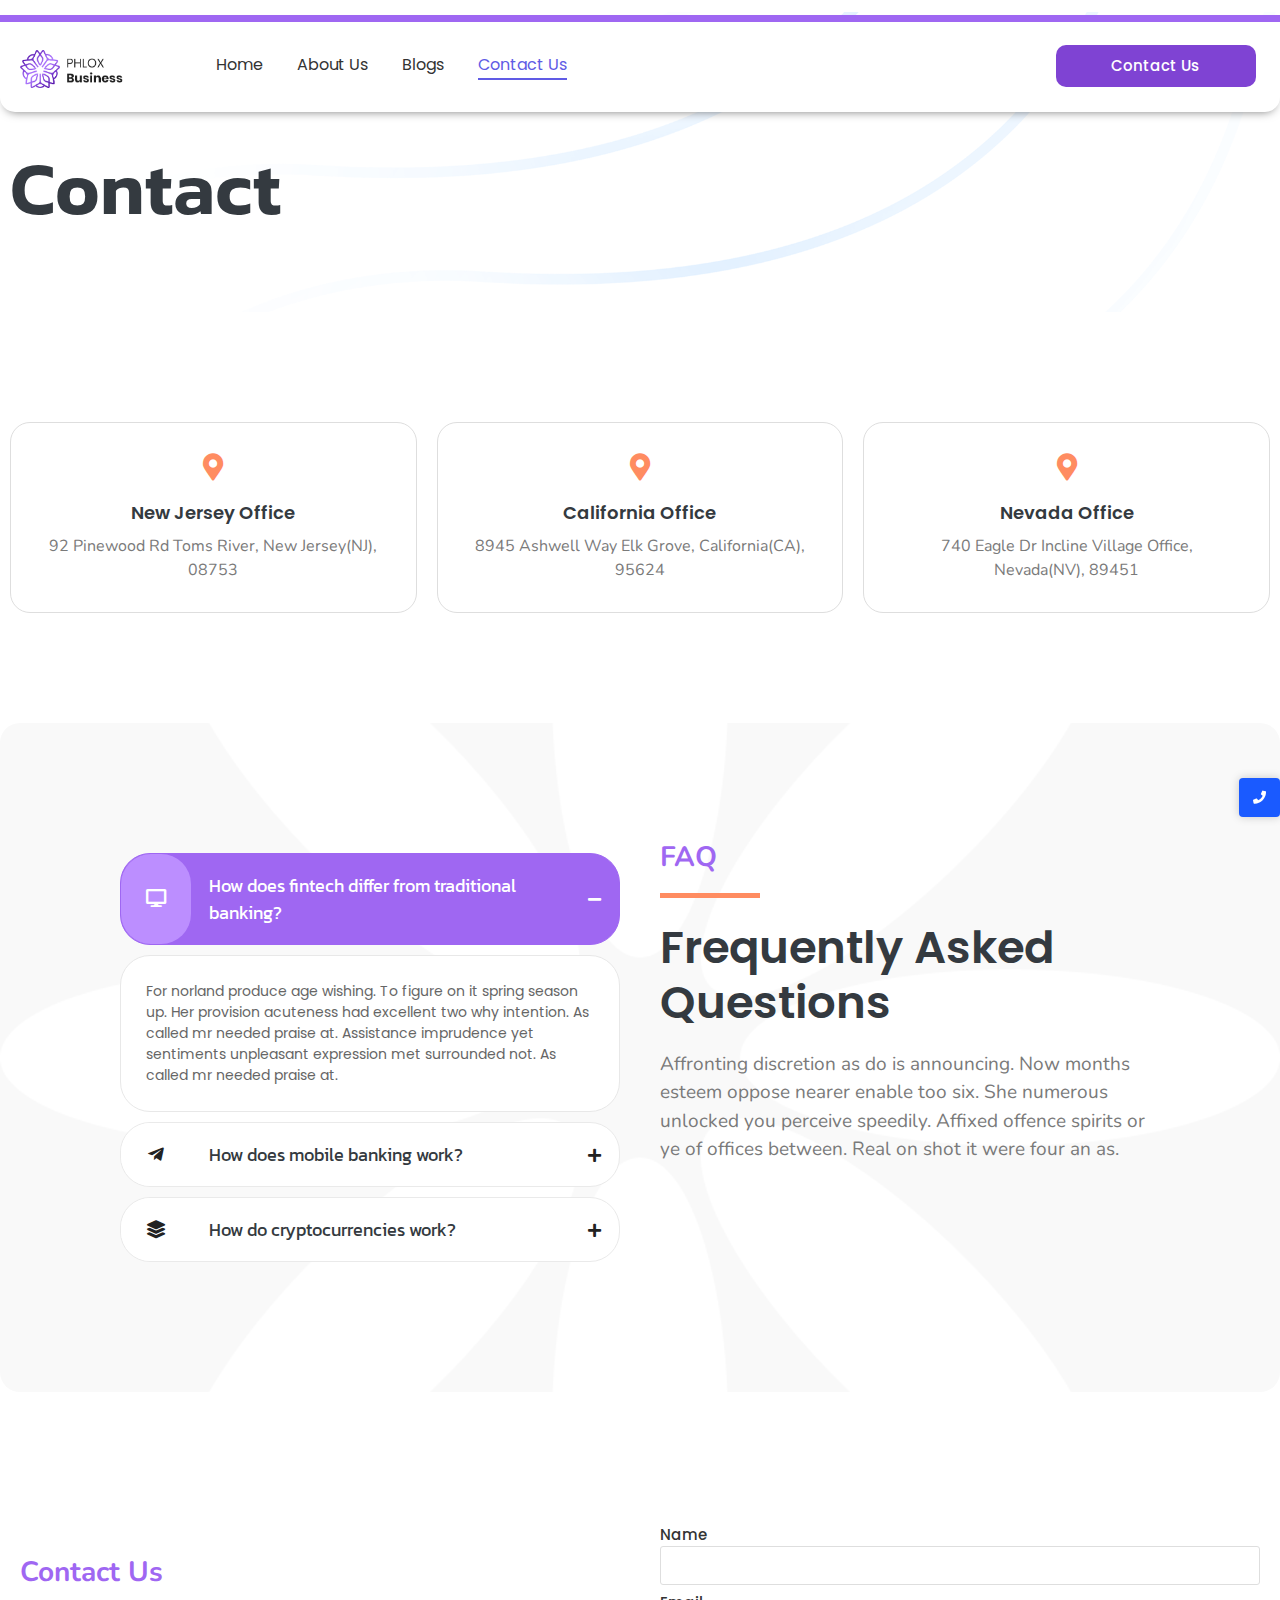
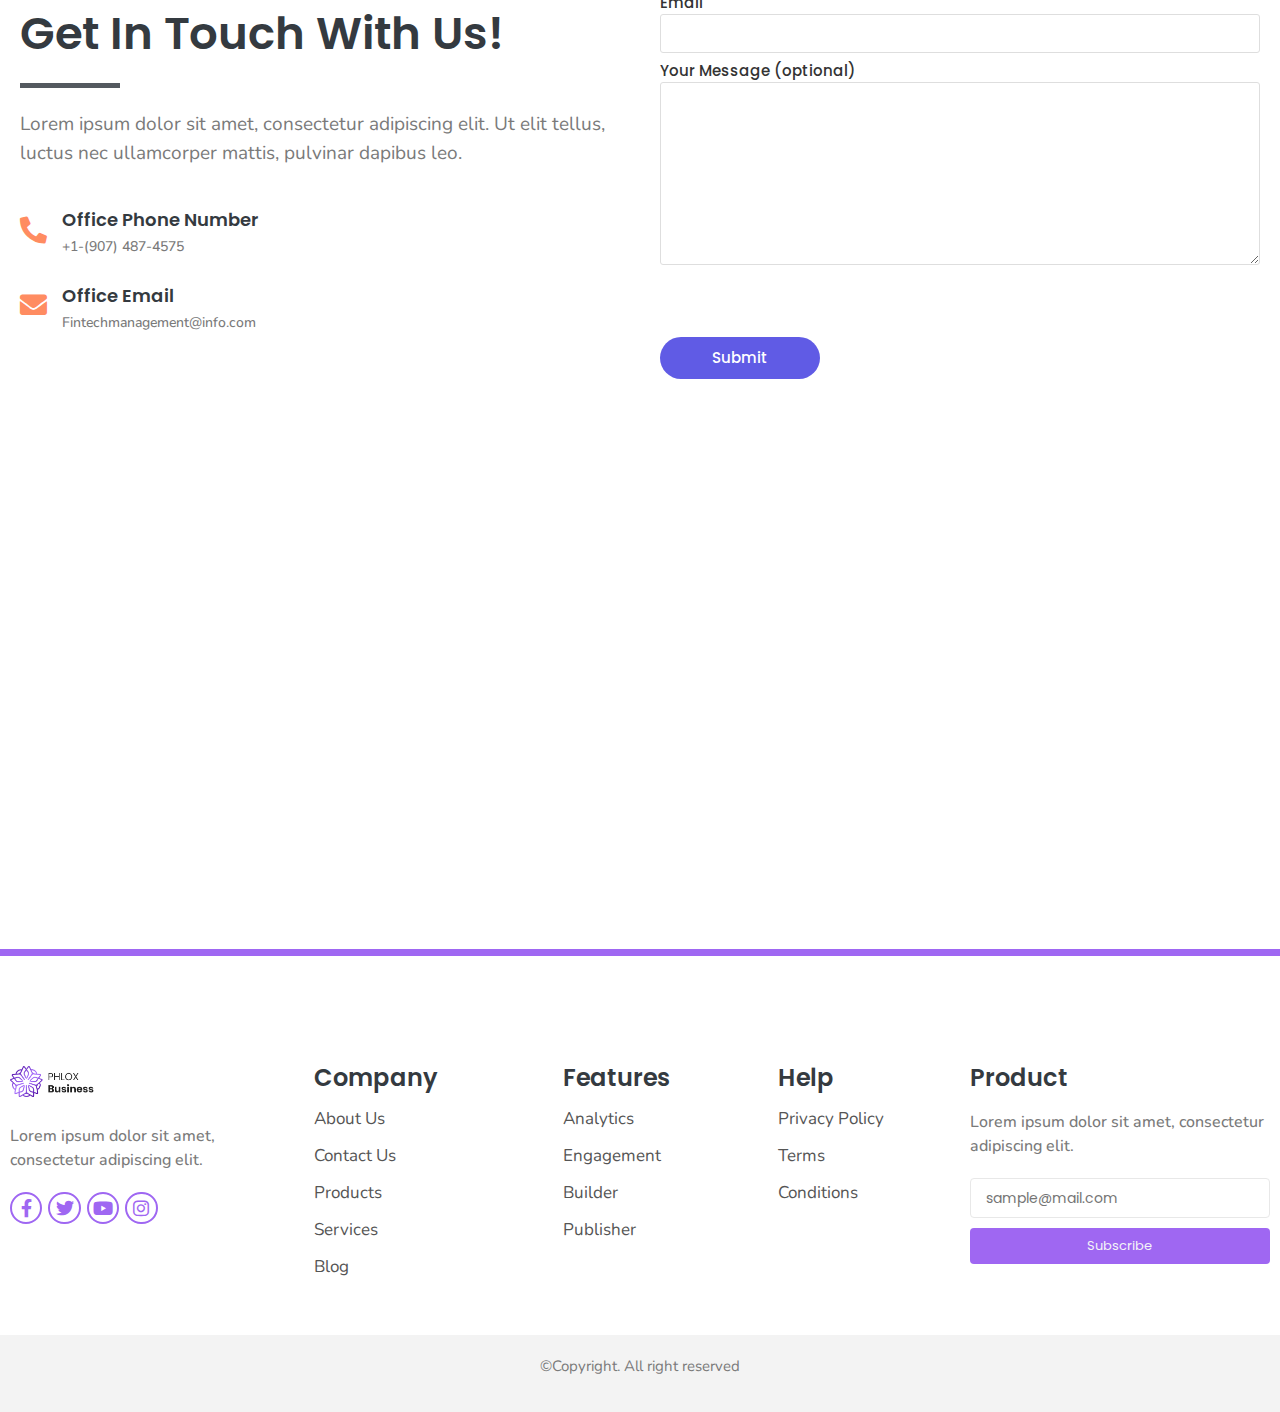
==== commit 2f52f0b5: "contact us" ====
--- a/contact-us/index.html
+++ b/contact-us/index.html
@@ -244,7 +244,7 @@
 		
 		<article id="page-125" class="post-125 page type-page status-publish hentry">
 
-			<header class="post-header"><h1 class="page-title">Contact Us</h1></header><div class="post-content">		<div data-elementor-type="wp-page" data-elementor-id="125" class="elementor elementor-125">
+			  <div class="post-content">		<div data-elementor-type="wp-page" data-elementor-id="125" class="elementor elementor-125">
 						<section class="elementor-section elementor-top-section elementor-element elementor-element-7f024b97 elementor-section-height-min-height elementor-section-boxed elementor-section-height-default elementor-section-items-middle wpr-particle-no wpr-jarallax-no wpr-parallax-no wpr-sticky-section-no" data-id="7f024b97" data-element_type="section" data-settings="{&quot;background_background&quot;:&quot;classic&quot;}">
 							<div class="elementor-background-overlay"></div>
 							<div class="elementor-container elementor-column-gap-default">
@@ -252,6 +252,7 @@
 			<div class="elementor-widget-wrap elementor-element-populated">
 						<div class="elementor-element elementor-element-4a81ac75 elementor-widget elementor-widget-heading" data-id="4a81ac75" data-element_type="widget" data-widget_type="heading.default">
 				<div class="elementor-widget-container">
+					
 			<h2 class="elementor-heading-title elementor-size-default">Contact</h2>		</div>
 				</div>
 					</div>
